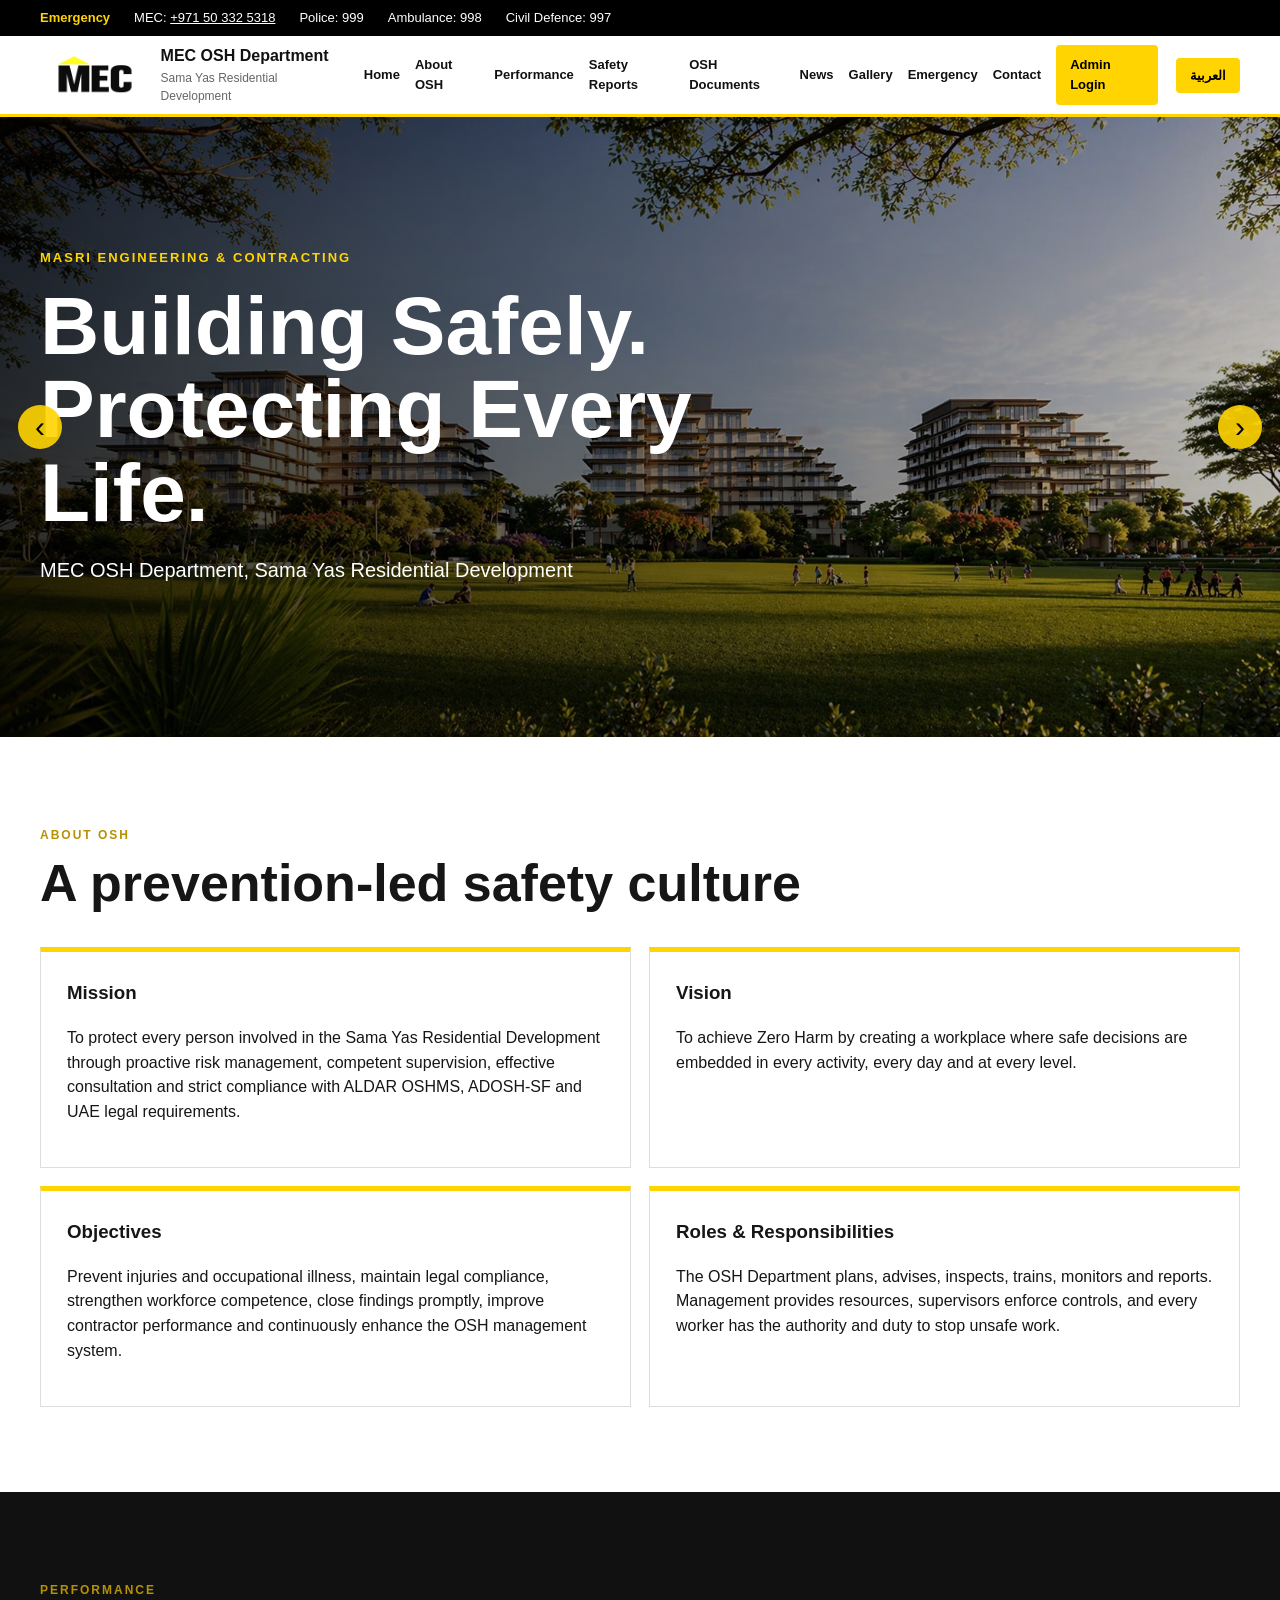
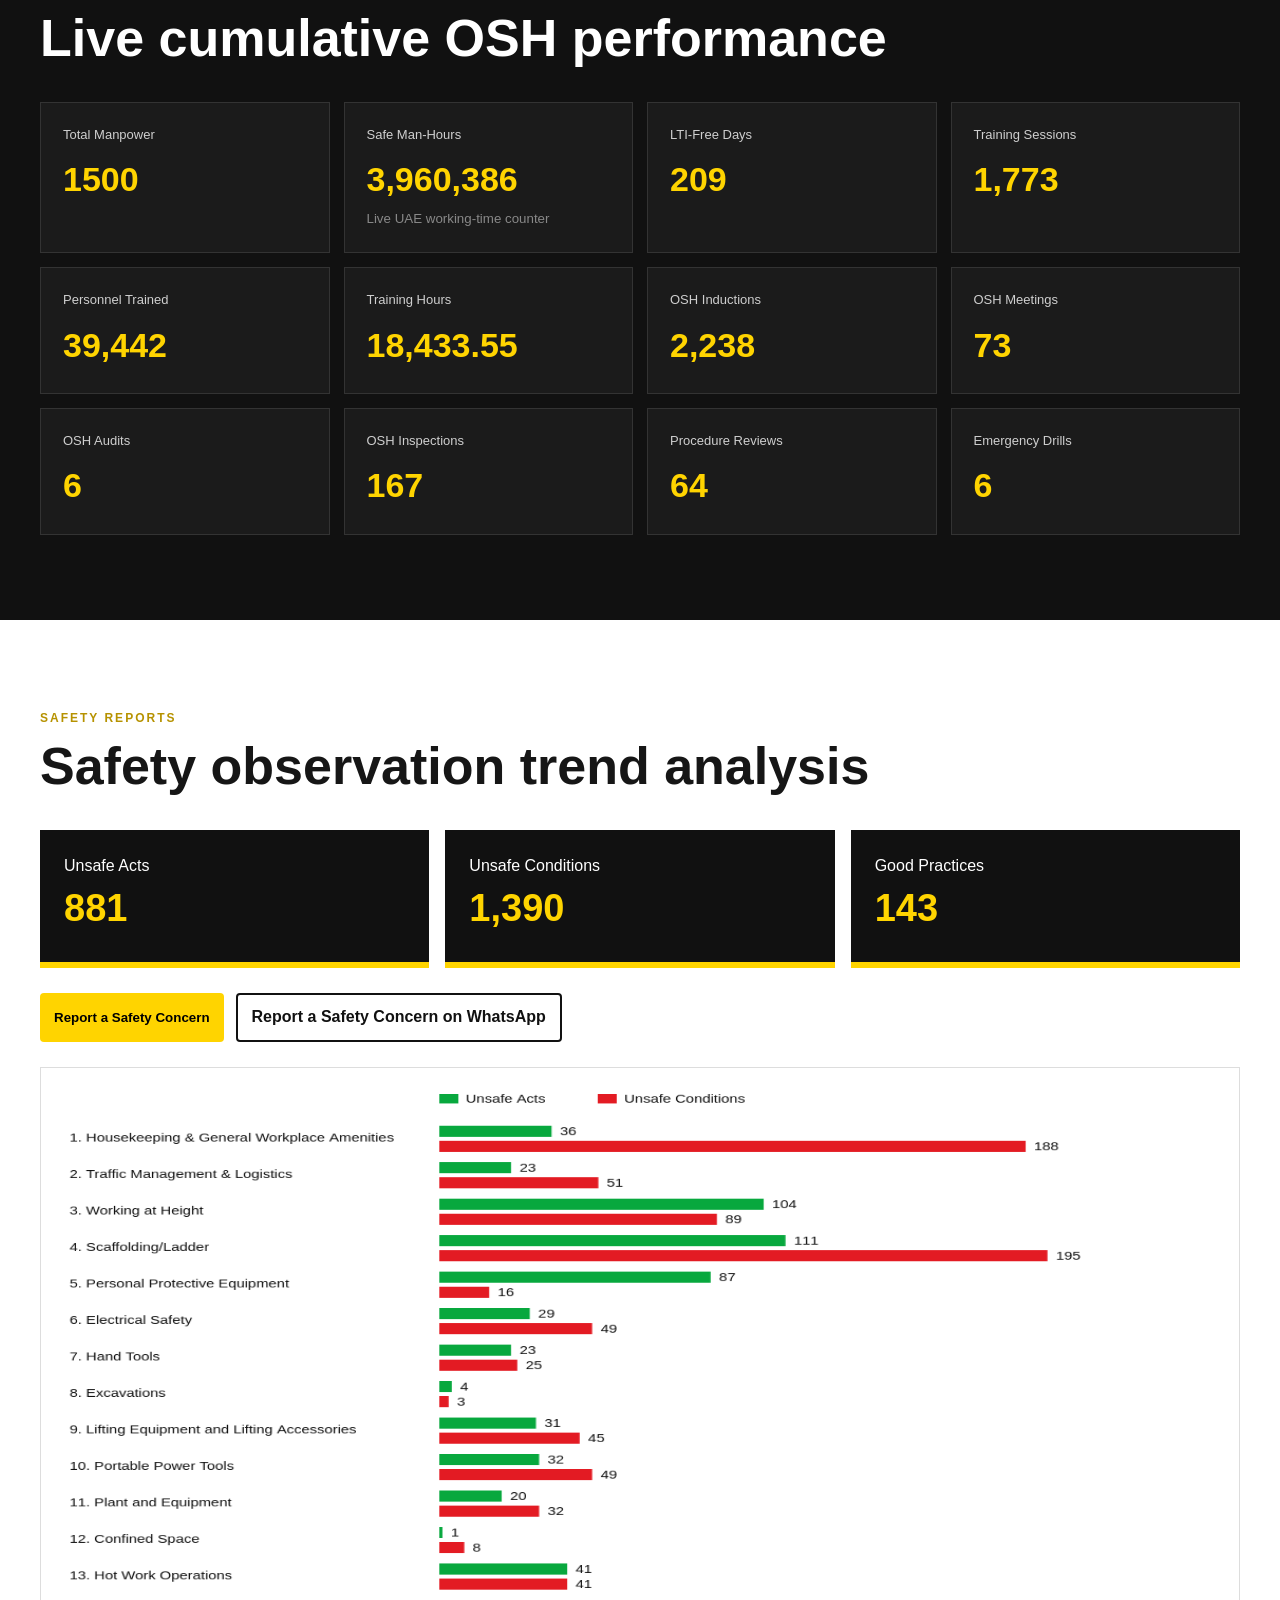
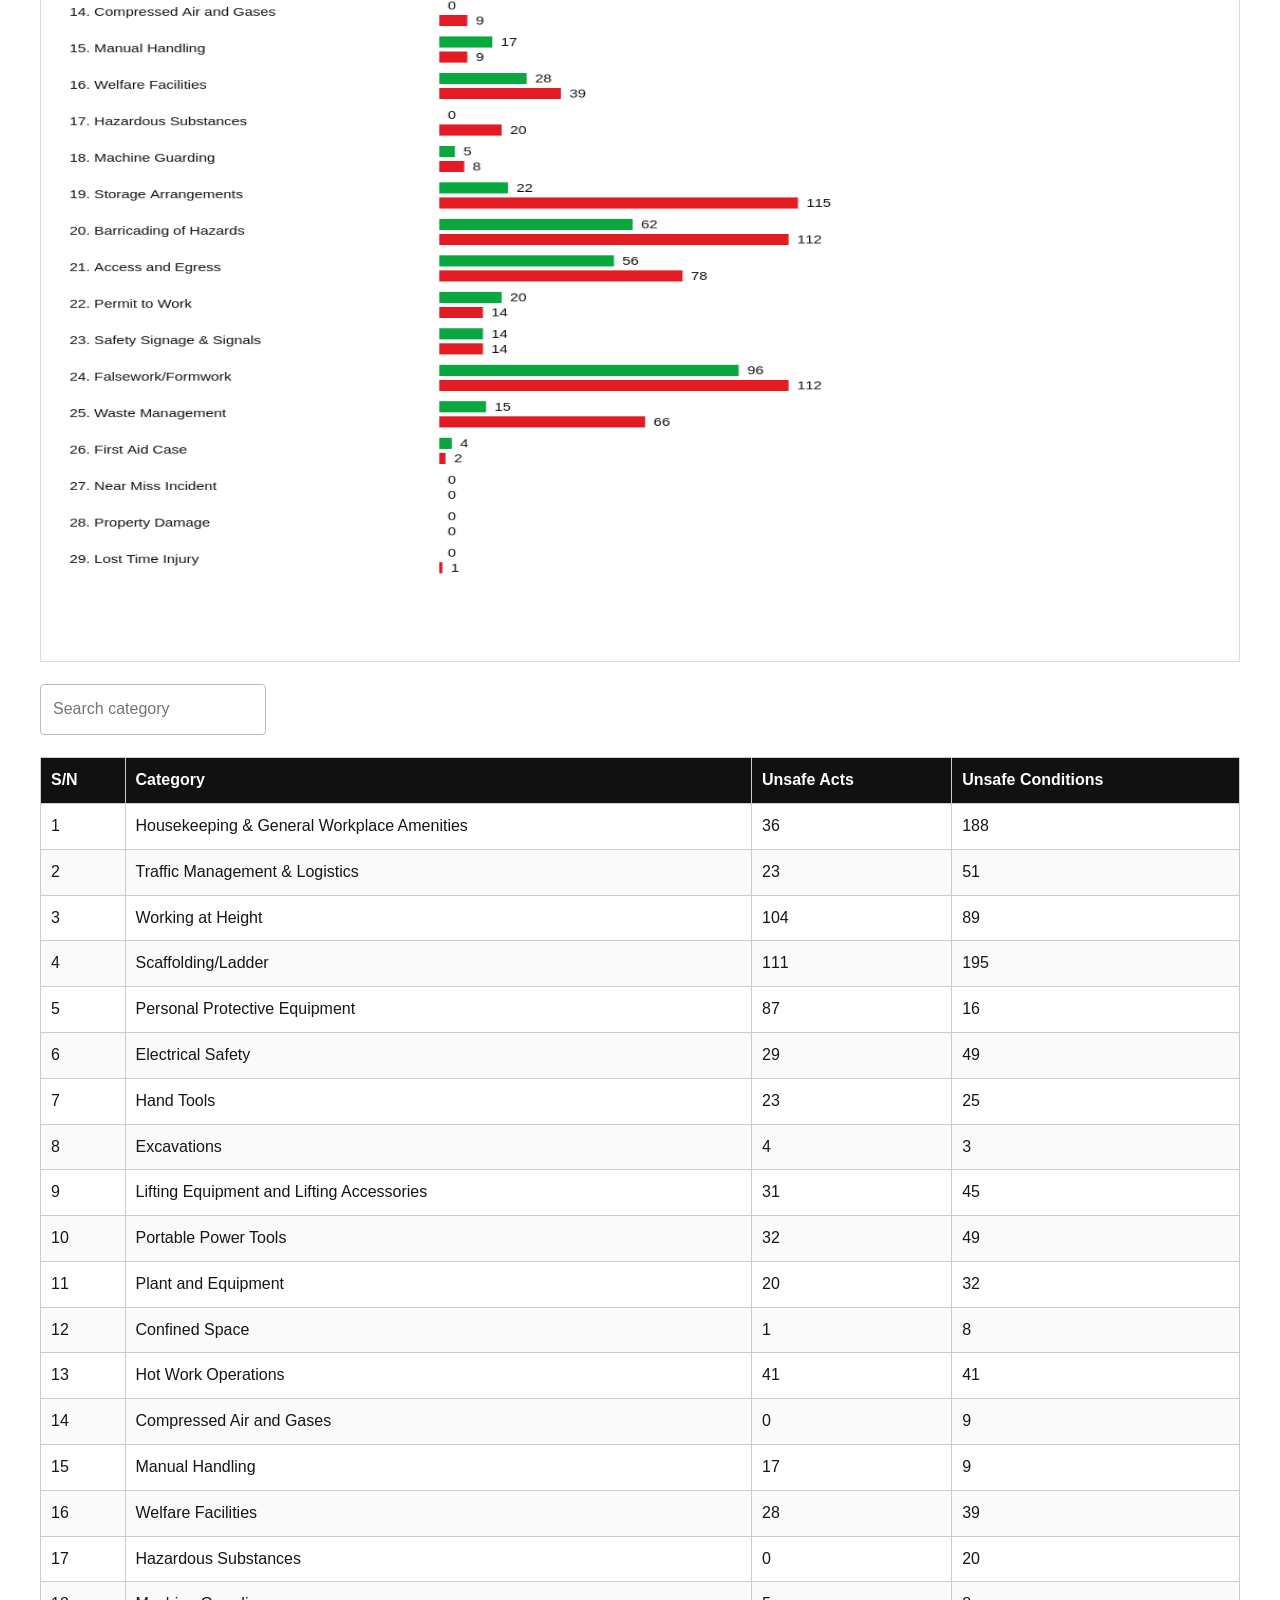
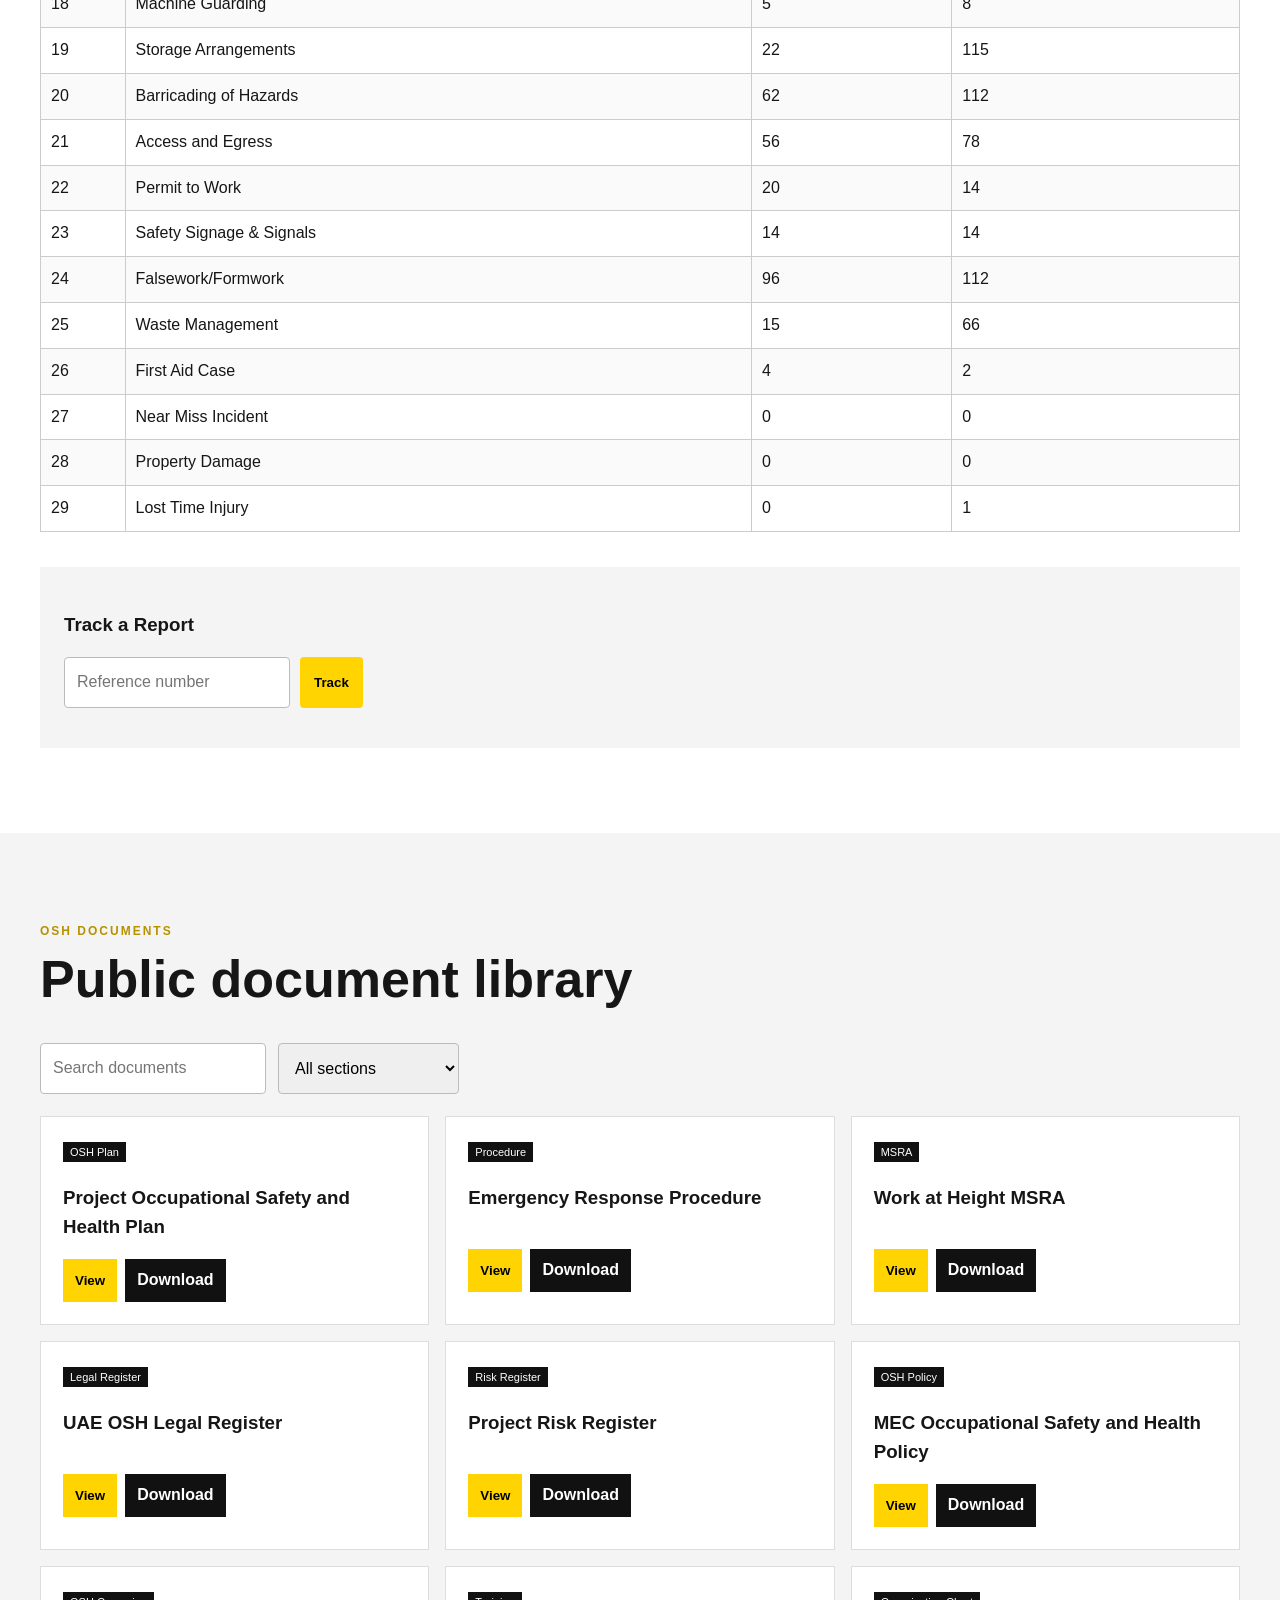
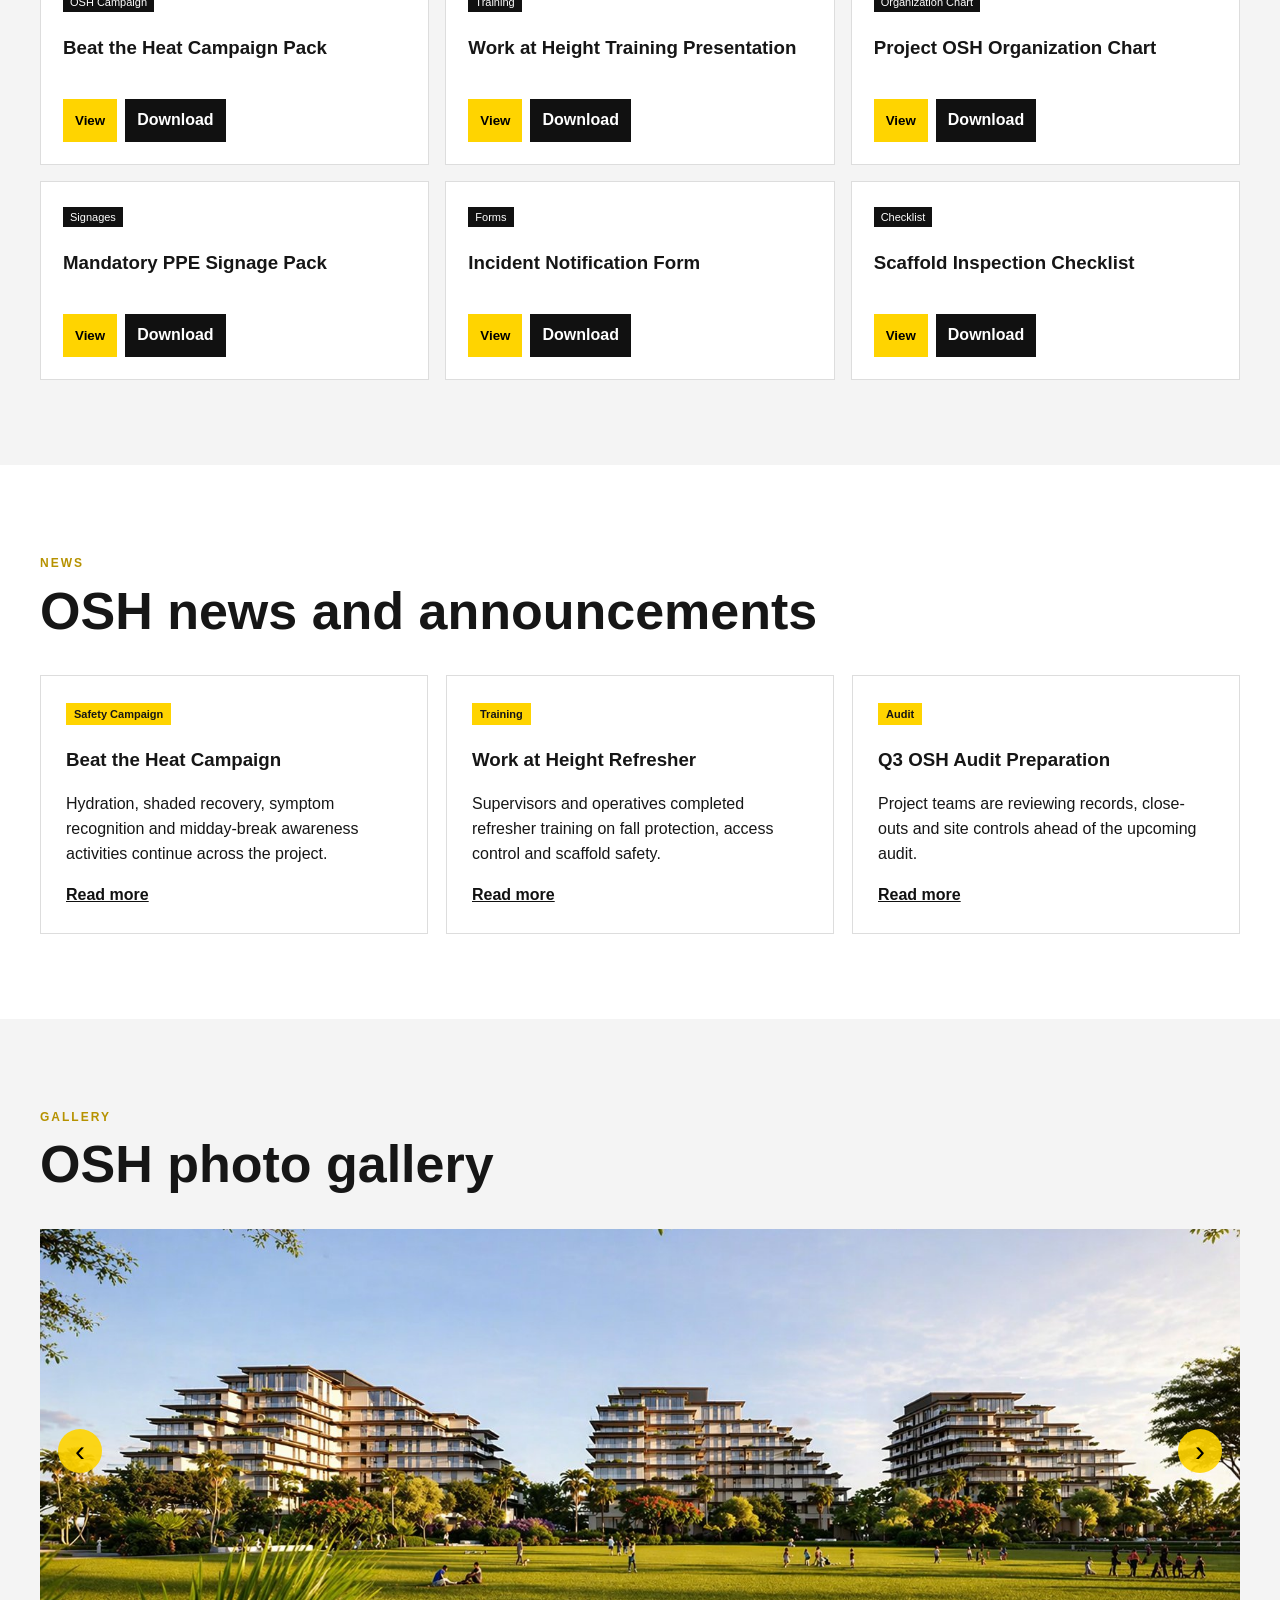
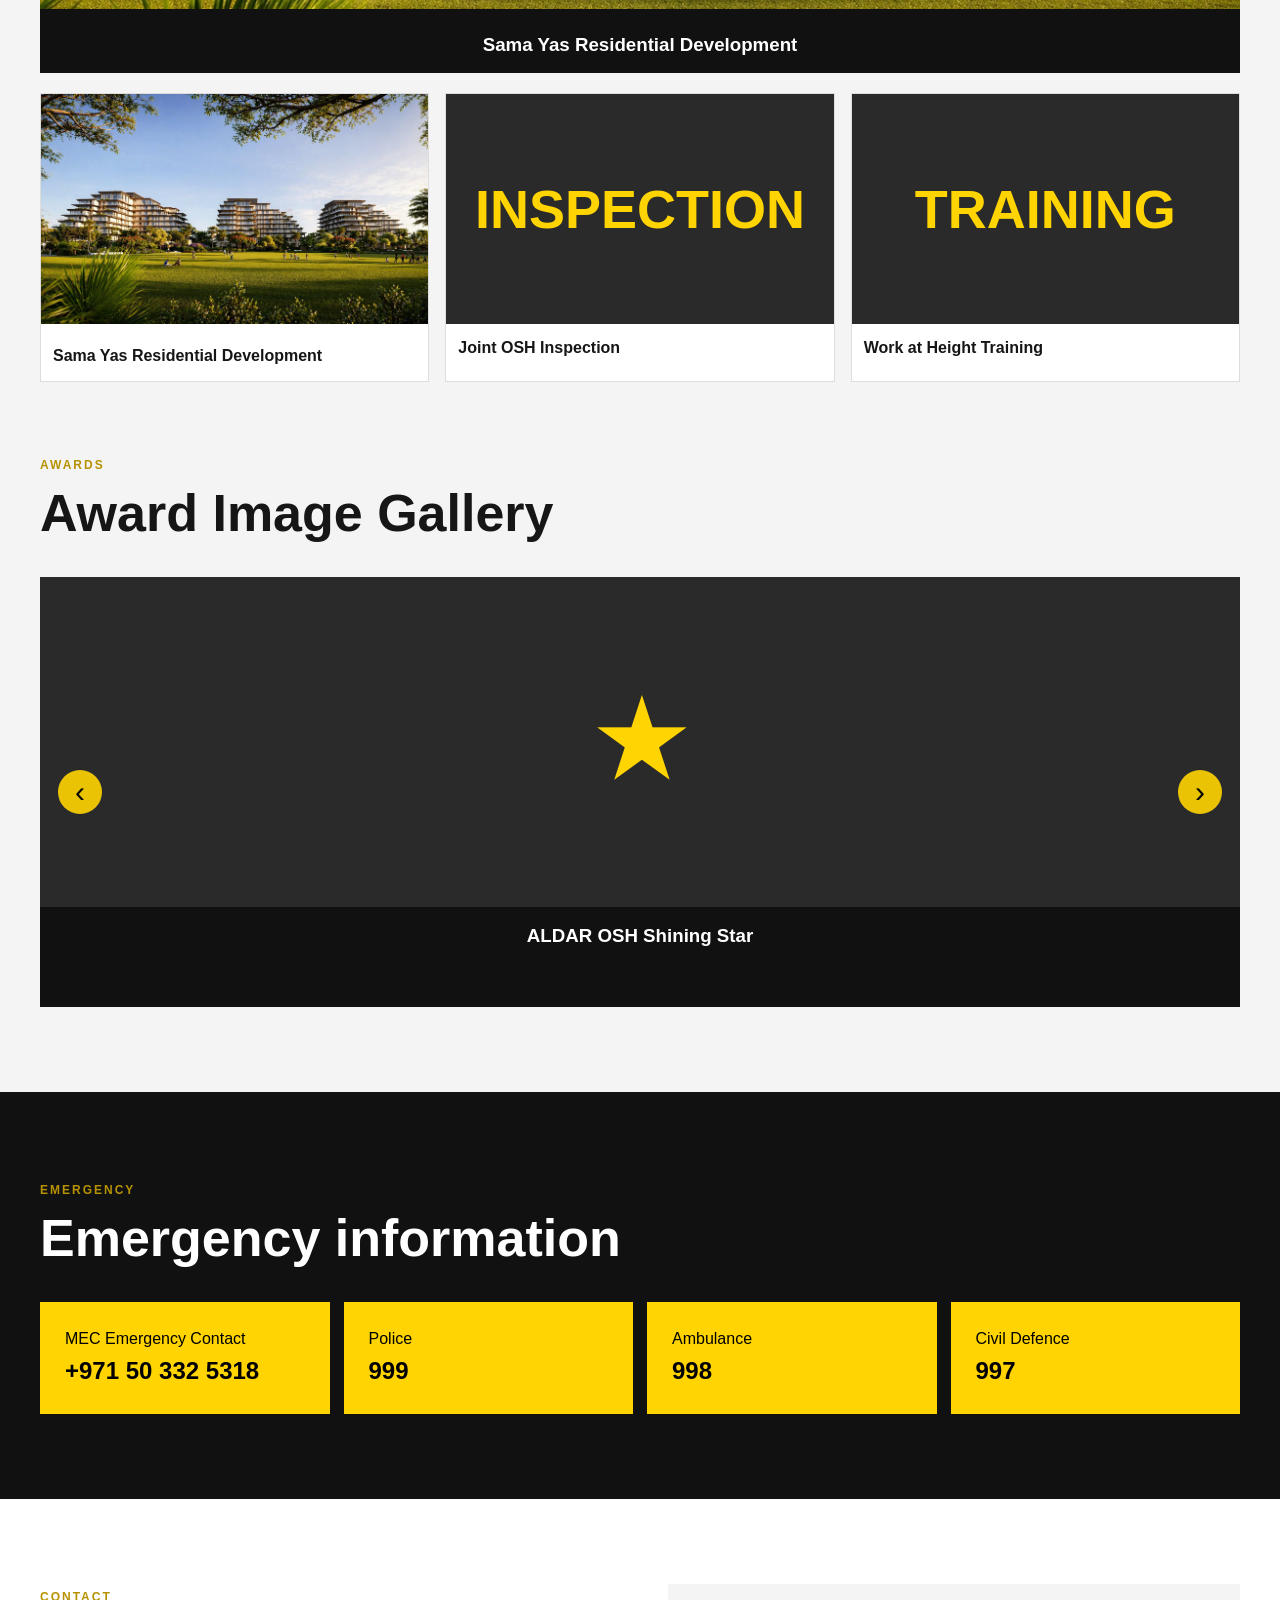
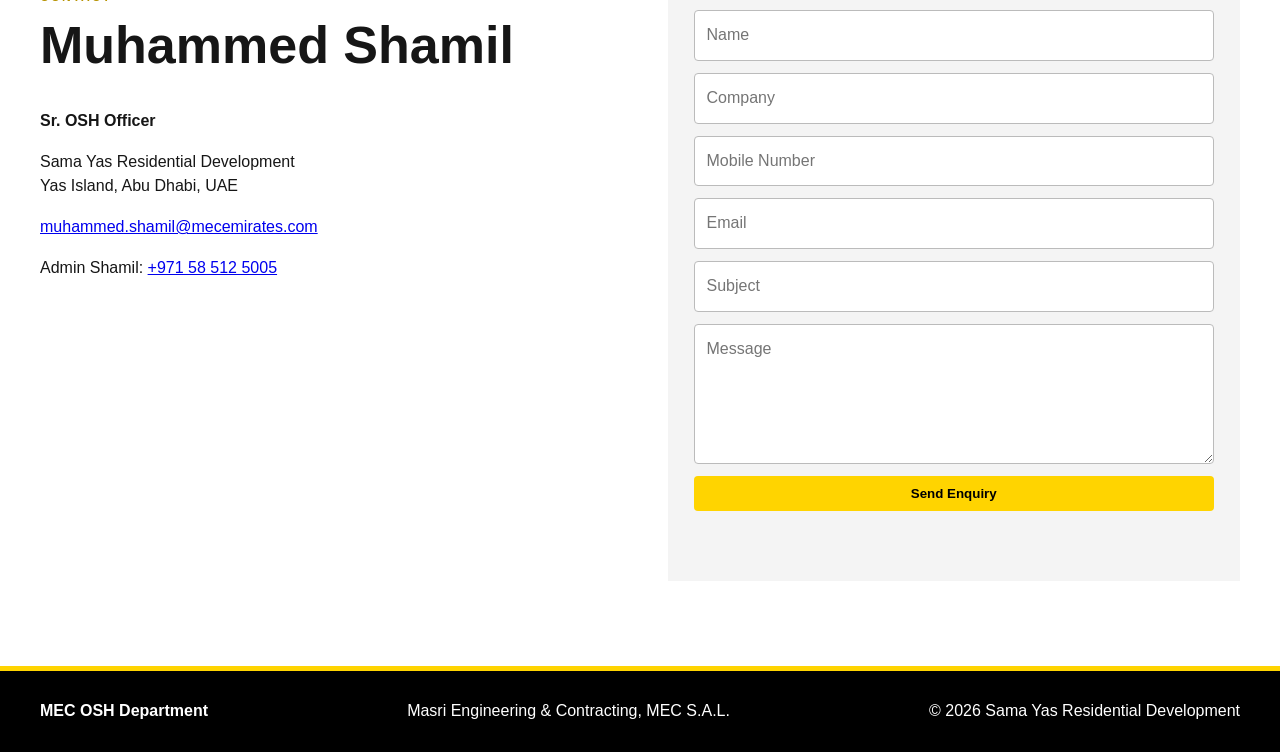
==== index.html @ 50f47054 "Add files via upload" ====
<!doctype html>
<html lang="en" dir="ltr">
<head>
<meta charset="utf-8">
<meta name="viewport" content="width=device-width,initial-scale=1">
<meta name="description" content="MEC OSH Department portal for Sama Yas Residential Development">
<title>MEC OSH Department | Sama Yas</title>
<link rel="stylesheet" href="styles.css">
</head>
<body>
<div class="emergency-strip">
  <div class="container emergency-inner">
    <strong data-i18n="emergency">Emergency</strong>
    <span>MEC: <a href="tel:+971503325318">+971 50 332 5318</a></span>
    <span>Police: 999</span><span>Ambulance: 998</span><span>Civil Defence: 997</span>
  </div>
</div>

<header class="header">
  <div class="container nav">
    <a class="brand" href="#home">
      <img src="assets/mec-logo.png" alt="MEC logo" onerror="this.style.display='none'">
      <div><strong>MEC OSH Department</strong><span>Sama Yas Residential Development</span></div>
    </a>
    <button class="menu-btn" aria-label="Menu">☰</button>
    <nav class="links">
      <a href="#home" data-i18n="home">Home</a>
      <a href="#about" data-i18n="about">About OSH</a>
      <a href="#performance" data-i18n="performance">Performance</a>
      <a href="#reports" data-i18n="reports">Safety Reports</a>
      <a href="#documents" data-i18n="documents">OSH Documents</a>
      <a href="#news" data-i18n="news">News</a>
      <a href="#gallery" data-i18n="gallery">Gallery</a>
      <a href="#emergency" data-i18n="emergency">Emergency</a>
      <a href="#contact" data-i18n="contact">Contact</a>
      <a class="admin-link" href="admin/" data-i18n="adminLogin">Admin Login</a>
    </nav>
    <button id="langBtn" class="lang-btn">العربية</button>
  </div>
</header>

<main>
<section id="home" class="hero">
  <div class="hero-slide active" style="background-image:linear-gradient(90deg,rgba(0,0,0,.82),rgba(0,0,0,.25)),url('assets/sama-yas-hero.jpg')">
    <div class="container hero-copy">
      <div class="eyebrow">MASRI ENGINEERING & CONTRACTING</div>
      <h1 data-i18n="heroTitle">Building Safely. Protecting Every Life.</h1>
      <p data-i18n="heroSub">MEC OSH Department, Sama Yas Residential Development</p>
    </div>
  </div>
  <button class="hero-arrow prev">‹</button><button class="hero-arrow next">›</button>
</section>

<section id="about" class="section">
<div class="container">
  <div class="section-head"><span data-i18n="about">About OSH</span><h2 data-i18n="aboutTitle">A prevention-led safety culture</h2></div>
  <div class="about-grid">
    <article><h3 data-i18n="mission">Mission</h3><p data-i18n="missionText">To protect every person involved in the Sama Yas Residential Development through proactive risk management, competent supervision, effective consultation and strict compliance with ALDAR OSHMS, ADOSH-SF and UAE legal requirements.</p></article>
    <article><h3 data-i18n="vision">Vision</h3><p data-i18n="visionText">To achieve Zero Harm by creating a workplace where safe decisions are embedded in every activity, every day and at every level.</p></article>
    <article><h3 data-i18n="objectives">Objectives</h3><p data-i18n="objectivesText">Prevent injuries and occupational illness, maintain legal compliance, strengthen workforce competence, close findings promptly, improve contractor performance and continuously enhance the OSH management system.</p></article>
    <article><h3 data-i18n="roles">Roles & Responsibilities</h3><p data-i18n="rolesText">The OSH Department plans, advises, inspects, trains, monitors and reports. Management provides resources, supervisors enforce controls, and every worker has the authority and duty to stop unsafe work.</p></article>
  </div>
</div>
</section>

<section id="performance" class="section dark">
<div class="container">
  <div class="section-head light"><span data-i18n="performance">Performance</span><h2 data-i18n="livePerformance">Live cumulative OSH performance</h2></div>
  <div class="stats">
    <div class="stat"><label data-i18n="manpower">Total Manpower</label><strong id="manpower">1500</strong></div>
    <div class="stat"><label data-i18n="manhours">Safe Man-Hours</label><strong id="manhours">2,568,386</strong><small data-i18n="liveCounter">Live UAE working-time counter</small></div>
    <div class="stat"><label data-i18n="ltiDays">LTI-Free Days</label><strong id="ltiDays">0</strong></div>
    <div class="stat"><label data-i18n="trainingSessions">Training Sessions</label><strong>1,773</strong></div>
    <div class="stat"><label data-i18n="personnelTrained">Personnel Trained</label><strong>39,442</strong></div>
    <div class="stat"><label data-i18n="trainingHours">Training Hours</label><strong>18,433.55</strong></div>
    <div class="stat"><label data-i18n="inductions">OSH Inductions</label><strong>2,238</strong></div>
    <div class="stat"><label data-i18n="meetings">OSH Meetings</label><strong>73</strong></div>
    <div class="stat"><label data-i18n="audits">OSH Audits</label><strong>6</strong></div>
    <div class="stat"><label data-i18n="inspections">OSH Inspections</label><strong>167</strong></div>
    <div class="stat"><label data-i18n="reviews">Procedure Reviews</label><strong>64</strong></div>
    <div class="stat"><label data-i18n="drills">Emergency Drills</label><strong>6</strong></div>
  </div>
</div>
</section>

<section id="reports" class="section">
<div class="container">
  <div class="section-head"><span data-i18n="reports">Safety Reports</span><h2 data-i18n="reportTrend">Safety observation trend analysis</h2></div>
  <div class="summary-cards">
    <div><span data-i18n="unsafeActs">Unsafe Acts</span><strong>881</strong></div>
    <div><span data-i18n="unsafeConditions">Unsafe Conditions</span><strong>1,390</strong></div>
    <div><span data-i18n="goodPractices">Good Practices</span><strong>143</strong></div>
  </div>
  <div class="report-actions">
    <button class="primary" id="openReport" data-i18n="reportConcern">Report a Safety Concern</button>
    <a class="secondary" href="https://wa.me/971585125005" target="_blank" rel="noopener" data-i18n="whatsappConcern">Report a Safety Concern on WhatsApp</a>
  </div>
  <div class="chart-wrap"><canvas id="trendChart" aria-label="Unsafe acts and unsafe conditions by category"></canvas></div>
  <div class="table-tools"><input id="categorySearch" type="search" placeholder="Search category"></div>
  <div class="table-scroll">
    <table id="categoryTable"><thead><tr><th>S/N</th><th data-i18n="category">Category</th><th>Unsafe Acts</th><th>Unsafe Conditions</th></tr></thead><tbody></tbody></table>
  </div>

  <div class="tracker">
    <h3 data-i18n="trackReport">Track a Report</h3>
    <div class="inline-form"><input id="trackRef" placeholder="Reference number"><button id="trackBtn" class="primary">Track</button></div>
    <p id="trackResult" aria-live="polite"></p>
  </div>
</div>
</section>

<section id="documents" class="section pale">
<div class="container">
  <div class="section-head"><span data-i18n="documents">OSH Documents</span><h2 data-i18n="library">Public document library</h2></div>
  <div class="doc-tools"><input id="docSearch" type="search" placeholder="Search documents"><select id="docFilter"><option value="all">All sections</option></select></div>
  <div id="documentGrid" class="document-grid"></div>
</div>
</section>

<section id="news" class="section">
<div class="container">
  <div class="section-head"><span data-i18n="news">News</span><h2 data-i18n="newsTitle">OSH news and announcements</h2></div>
  <div class="news-grid">
    <article><span>Safety Campaign</span><h3>Beat the Heat Campaign</h3><p>Hydration, shaded recovery, symptom recognition and midday-break awareness activities continue across the project.</p><a href="#">Read more</a></article>
    <article><span>Training</span><h3>Work at Height Refresher</h3><p>Supervisors and operatives completed refresher training on fall protection, access control and scaffold safety.</p><a href="#">Read more</a></article>
    <article><span>Audit</span><h3>Q3 OSH Audit Preparation</h3><p>Project teams are reviewing records, close-outs and site controls ahead of the upcoming audit.</p><a href="#">Read more</a></article>
  </div>
</div>
</section>

<section id="gallery" class="section pale">
<div class="container">
  <div class="section-head"><span data-i18n="gallery">Gallery</span><h2 data-i18n="galleryTitle">OSH photo gallery</h2></div>
  <div class="slideshow">
    <div class="slide active"><img src="assets/sama-yas-hero.jpg" alt="Sama Yas project"><h3>Sama Yas Residential Development</h3></div>
    <div class="slide"><div class="placeholder">TRAINING</div><h3>OSH Training Session</h3></div>
    <div class="slide"><div class="placeholder">CAMPAIGN</div><h3>Beat the Heat Campaign</h3></div>
    <button class="slide-prev">‹</button><button class="slide-next">›</button>
  </div>
  <div class="gallery-grid">
    <figure><img src="assets/sama-yas-hero.jpg" alt="Sama Yas project"><figcaption>Sama Yas Residential Development</figcaption></figure>
    <figure><div class="placeholder">INSPECTION</div><figcaption>Joint OSH Inspection</figcaption></figure>
    <figure><div class="placeholder">TRAINING</div><figcaption>Work at Height Training</figcaption></figure>
  </div>

  <div class="section-head awards-head"><span>Awards</span><h2>Award Image Gallery</h2></div>
  <div class="award-slider">
    <div class="award active"><div class="award-placeholder">★</div><h3>ALDAR OSH Shining Star</h3></div>
    <div class="award"><div class="award-placeholder">🏆</div><h3>Best Safety Performance</h3></div>
    <div class="award"><div class="award-placeholder">✓</div><h3>HSE Initiative of the Year</h3></div>
    <button class="award-prev">‹</button><button class="award-next">›</button>
  </div>
</div>
</section>

<section id="emergency" class="section emergency-section">
<div class="container">
  <div class="section-head light"><span data-i18n="emergency">Emergency</span><h2 data-i18n="emergencyTitle">Emergency information</h2></div>
  <div class="emergency-cards">
    <a href="tel:+971503325318"><span>MEC Emergency Contact</span><strong>+971 50 332 5318</strong></a>
    <div><span>Police</span><strong>999</strong></div>
    <div><span>Ambulance</span><strong>998</strong></div>
    <div><span>Civil Defence</span><strong>997</strong></div>
  </div>
</div>
</section>

<section id="contact" class="section">
<div class="container contact-grid">
  <div>
    <div class="section-head"><span data-i18n="contact">Contact</span><h2>Muhammed Shamil</h2></div>
    <p><strong>Sr. OSH Officer</strong></p>
    <p>Sama Yas Residential Development<br>Yas Island, Abu Dhabi, UAE</p>
    <p><a href="mailto:muhammed.shamil@mecemirates.com">muhammed.shamil@mecemirates.com</a></p>
    <p>Admin Shamil: <a href="tel:+971585125005">+971 58 512 5005</a></p>
  </div>
  <form id="contactForm" class="form-card">
    <input required name="name" placeholder="Name">
    <input name="company" placeholder="Company">
    <input required name="mobile" placeholder="Mobile Number">
    <input required type="email" name="email" placeholder="Email">
    <input required name="subject" placeholder="Subject">
    <textarea required name="message" placeholder="Message"></textarea>
    <button class="primary" type="submit">Send Enquiry</button>
    <p id="contactMsg" aria-live="polite"></p>
  </form>
</div>
</section>
</main>

<div id="reportModal" class="modal" aria-hidden="true">
  <div class="modal-card">
    <button class="modal-close">×</button>
    <h2 data-i18n="reportConcern">Report a Safety Concern</h2>
    <form id="reportForm">
      <label>Report Type<select name="type" required><option>Unsafe Act</option><option>Unsafe Condition</option><option>Good Practice</option></select></label>
      <label>Category<select name="category" id="reportCategory" required></select></label>
      <label>Predefined Location<select name="location"><option>Zone 1</option><option>Zone 2</option><option>Zone 3</option><option>Basement</option><option>Ground Floor</option><option>Building 1</option><option>Building 2</option><option>Building 3</option><option>Building 4</option><option>Building 5</option><option>Roof</option><option>Laydown Area</option><option>Logistics Area</option><option>Welfare Area</option><option>Office Area</option><option>Waste Collection Area</option><option>Other</option></select></label>
      <label>Location Details<input name="locationDetails"></label>
      <label>Urgency<select name="urgency"><option>Low</option><option>Medium</option><option>High</option><option>Critical</option></select></label>
      <label>Description<textarea name="description" required></textarea></label>
      <label>Photo<input type="file" name="photo" accept="image/*"></label>
      <button class="primary" type="submit">Submit Report</button>
      <p id="reportMsg" aria-live="polite"></p>
    </form>
  </div>
</div>

<div id="viewer" class="modal" aria-hidden="true"><div class="modal-card viewer-card"><button class="viewer-close">×</button><h2 id="viewerTitle"></h2><div class="viewer-placeholder">Document preview appears here.<br>Connect Supabase Storage and upload a PDF preview to enable live viewing.</div></div></div>

<footer><div class="container footer-inner"><strong>MEC OSH Department</strong><span>Masri Engineering & Contracting, MEC S.A.L.</span><span>© 2026 Sama Yas Residential Development</span></div></footer>
<script>window.CATEGORY_DATA=[{"name": "Housekeeping & General Workplace Amenities", "ua": 36, "uc": 188}, {"name": "Traffic Management & Logistics", "ua": 23, "uc": 51}, {"name": "Working at Height", "ua": 104, "uc": 89}, {"name": "Scaffolding/Ladder", "ua": 111, "uc": 195}, {"name": "Personal Protective Equipment", "ua": 87, "uc": 16}, {"name": "Electrical Safety", "ua": 29, "uc": 49}, {"name": "Hand Tools", "ua": 23, "uc": 25}, {"name": "Excavations", "ua": 4, "uc": 3}, {"name": "Lifting Equipment and Lifting Accessories", "ua": 31, "uc": 45}, {"name": "Portable Power Tools", "ua": 32, "uc": 49}, {"name": "Plant and Equipment", "ua": 20, "uc": 32}, {"name": "Confined Space", "ua": 1, "uc": 8}, {"name": "Hot Work Operations", "ua": 41, "uc": 41}, {"name": "Compressed Air and Gases", "ua": 0, "uc": 9}, {"name": "Manual Handling", "ua": 17, "uc": 9}, {"name": "Welfare Facilities", "ua": 28, "uc": 39}, {"name": "Hazardous Substances", "ua": 0, "uc": 20}, {"name": "Machine Guarding", "ua": 5, "uc": 8}, {"name": "Storage Arrangements", "ua": 22, "uc": 115}, {"name": "Barricading of Hazards", "ua": 62, "uc": 112}, {"name": "Access and Egress", "ua": 56, "uc": 78}, {"name": "Permit to Work", "ua": 20, "uc": 14}, {"name": "Safety Signage & Signals", "ua": 14, "uc": 14}, {"name": "Falsework/Formwork", "ua": 96, "uc": 112}, {"name": "Waste Management", "ua": 15, "uc": 66}, {"name": "First Aid Case", "ua": 4, "uc": 2}, {"name": "Near Miss Incident", "ua": 0, "uc": 0}, {"name": "Property Damage", "ua": 0, "uc": 0}, {"name": "Lost Time Injury", "ua": 0, "uc": 1}];</script>
<script src="app.js"></script>
</body>
</html>
---- styles.css ----
*{box-sizing:border-box}html{scroll-behavior:smooth}body{margin:0;font-family:Arial,Helvetica,sans-serif;color:#161616;background:#fff;line-height:1.55}.container{width:min(1200px,calc(100% - 32px));margin:auto}.emergency-strip{background:#000;color:#fff;font-size:13px}.emergency-inner{display:flex;gap:24px;align-items:center;min-height:36px;flex-wrap:wrap}.emergency-strip strong{color:#ffd400}.emergency-strip a{color:#fff}.header{position:sticky;top:0;z-index:50;background:rgba(255,255,255,.97);border-bottom:3px solid #ffd400}.nav{min-height:78px;display:flex;align-items:center;gap:18px}.brand{display:flex;align-items:center;gap:12px;text-decoration:none;color:#111;margin-right:auto}.brand img{width:112px;height:58px;object-fit:contain}.brand div{display:flex;flex-direction:column}.brand span{font-size:12px;color:#666}.links{display:flex;gap:15px;align-items:center}.links a{color:#111;text-decoration:none;font-size:13px;font-weight:700}.admin-link,.lang-btn,.primary{background:#ffd400!important;color:#000!important;padding:10px 14px;border:0;border-radius:4px;font-weight:800;text-decoration:none;cursor:pointer}.lang-btn{white-space:nowrap}.menu-btn{display:none;border:0;background:none;font-size:24px}.hero{height:620px;position:relative;overflow:hidden;background:#111}.hero-slide{position:absolute;inset:0;background-size:cover;background-position:center;display:flex;align-items:center}.hero-copy{color:#fff}.eyebrow{color:#ffd400;font-size:13px;letter-spacing:2px;font-weight:bold}.hero h1{font-size:clamp(44px,7vw,82px);line-height:1.02;max-width:840px;margin:15px 0}.hero p{font-size:20px}.hero-arrow,.slide-prev,.slide-next,.award-prev,.award-next{position:absolute;top:50%;transform:translateY(-50%);width:44px;height:44px;border-radius:50%;border:0;background:rgba(255,212,0,.9);font-size:30px;cursor:pointer}.prev,.slide-prev,.award-prev{left:18px}.next,.slide-next,.award-next{right:18px}.section{padding:85px 0}.pale{background:#f4f4f4}.dark{background:#111;color:#fff}.section-head span{color:#b69200;font-size:12px;font-weight:900;text-transform:uppercase;letter-spacing:2px}.section-head h2{font-size:clamp(32px,5vw,52px);line-height:1.1;margin:8px 0 35px}.light h2{color:#fff}.about-grid{display:grid;grid-template-columns:repeat(2,1fr);gap:18px}.about-grid article{border:1px solid #ddd;border-top:5px solid #ffd400;padding:26px;background:#fff}.about-grid h3{margin-top:0}.stats{display:grid;grid-template-columns:repeat(4,1fr);gap:14px}.stat{border:1px solid #333;padding:22px;background:#1b1b1b}.stat label{display:block;color:#cfcfcf;font-size:13px}.stat strong{display:block;color:#ffd400;font-size:34px;margin-top:8px}.stat small{color:#888}.summary-cards{display:grid;grid-template-columns:repeat(3,1fr);gap:16px}.summary-cards div{background:#111;color:#fff;padding:24px;border-bottom:6px solid #ffd400}.summary-cards span{display:block}.summary-cards strong{font-size:38px;color:#ffd400}.report-actions{display:flex;gap:12px;flex-wrap:wrap;margin:25px 0}.secondary{border:2px solid #111;color:#111;padding:10px 14px;border-radius:4px;text-decoration:none;font-weight:bold}.chart-wrap{overflow:auto;background:#fff;border:1px solid #ddd;padding:18px}.chart-wrap canvas{width:100%;min-width:900px;height:1150px}.table-tools,.doc-tools{margin:22px 0;display:flex;gap:12px}.table-tools input,.doc-tools input,.doc-tools select,input,select,textarea{padding:12px;border:1px solid #bbb;border-radius:4px;font:inherit}.table-scroll{overflow:auto}table{width:100%;border-collapse:collapse}th,td{border:1px solid #ccc;padding:10px;text-align:left}th{background:#111;color:#fff}tbody tr:nth-child(even){background:#fafafa}.tracker{margin-top:35px;background:#f4f4f4;padding:24px}.inline-form{display:flex;gap:10px}.document-grid{display:grid;grid-template-columns:repeat(3,1fr);gap:16px}.doc-card{background:#fff;border:1px solid #ddd;padding:22px}.doc-card .tag{font-size:11px;background:#111;color:#fff;padding:4px 7px}.doc-card h3{min-height:48px}.doc-actions{display:flex;gap:8px}.doc-actions button,.doc-actions a{border:0;padding:9px 12px;text-decoration:none;font-weight:bold;cursor:pointer}.doc-actions button{background:#ffd400;color:#000}.doc-actions a{background:#111;color:#fff}.news-grid{display:grid;grid-template-columns:repeat(3,1fr);gap:18px}.news-grid article{border:1px solid #ddd;padding:25px}.news-grid span{font-size:11px;background:#ffd400;padding:5px 8px;font-weight:bold}.news-grid a{color:#111;font-weight:bold}.slideshow,.award-slider{position:relative;background:#111;color:#fff;min-height:430px;overflow:hidden}.slide,.award{display:none;text-align:center}.slide.active,.award.active{display:block}.slide img{width:100%;height:380px;object-fit:cover}.slide h3,.award h3{padding:14px;margin:0}.placeholder,.award-placeholder{height:380px;display:grid;place-items:center;background:#2a2a2a;color:#ffd400;font-size:54px;font-weight:900}.gallery-grid{display:grid;grid-template-columns:repeat(3,1fr);gap:16px;margin-top:20px}.gallery-grid figure{margin:0;background:#fff;border:1px solid #ddd}.gallery-grid img,.gallery-grid .placeholder{width:100%;height:230px;object-fit:cover}.gallery-grid figcaption{padding:12px;font-weight:bold}.awards-head{margin-top:70px}.award-placeholder{height:330px;font-size:100px}.emergency-section{background:#111;color:#fff}.emergency-cards{display:grid;grid-template-columns:repeat(4,1fr);gap:14px}.emergency-cards>*{background:#ffd400;color:#000;padding:25px;text-decoration:none}.emergency-cards span{display:block}.emergency-cards strong{font-size:24px}.contact-grid{display:grid;grid-template-columns:1fr 1fr;gap:55px}.form-card{display:grid;gap:12px;background:#f4f4f4;padding:26px}.form-card textarea{min-height:140px}.modal{position:fixed;inset:0;background:rgba(0,0,0,.78);z-index:200;display:none;place-items:center;padding:20px}.modal.open{display:grid}.modal-card{background:#fff;max-width:720px;width:100%;max-height:90vh;overflow:auto;padding:28px;position:relative}.modal-close,.viewer-close{position:absolute;right:12px;top:8px;border:0;background:none;font-size:30px}.modal form{display:grid;gap:12px}.modal label{display:grid;gap:5px}.viewer-placeholder{min-height:420px;display:grid;place-items:center;text-align:center;background:#eee;color:#666}.footer-inner{display:flex;justify-content:space-between;gap:15px;flex-wrap:wrap}footer{background:#000;color:#fff;padding:28px 0;border-top:5px solid #ffd400}html[dir=rtl] body{text-align:right}html[dir=rtl] .brand{margin-right:0;margin-left:auto}html[dir=rtl] th,html[dir=rtl] td{text-align:right}@media(max-width:980px){.menu-btn{display:block}.links{display:none;position:absolute;left:0;right:0;top:78px;background:#fff;padding:20px;flex-direction:column;border-bottom:3px solid #ffd400}.links.open{display:flex}.stats{grid-template-columns:repeat(2,1fr)}.document-grid,.news-grid{grid-template-columns:repeat(2,1fr)}.emergency-cards{grid-template-columns:repeat(2,1fr)}}@media(max-width:650px){.brand div{display:none}.hero{height:540px}.about-grid,.summary-cards,.stats,.document-grid,.news-grid,.gallery-grid,.contact-grid,.emergency-cards{grid-template-columns:1fr}.section{padding:60px 0}.inline-form{flex-direction:column}.chart-wrap canvas{min-width:760px}}
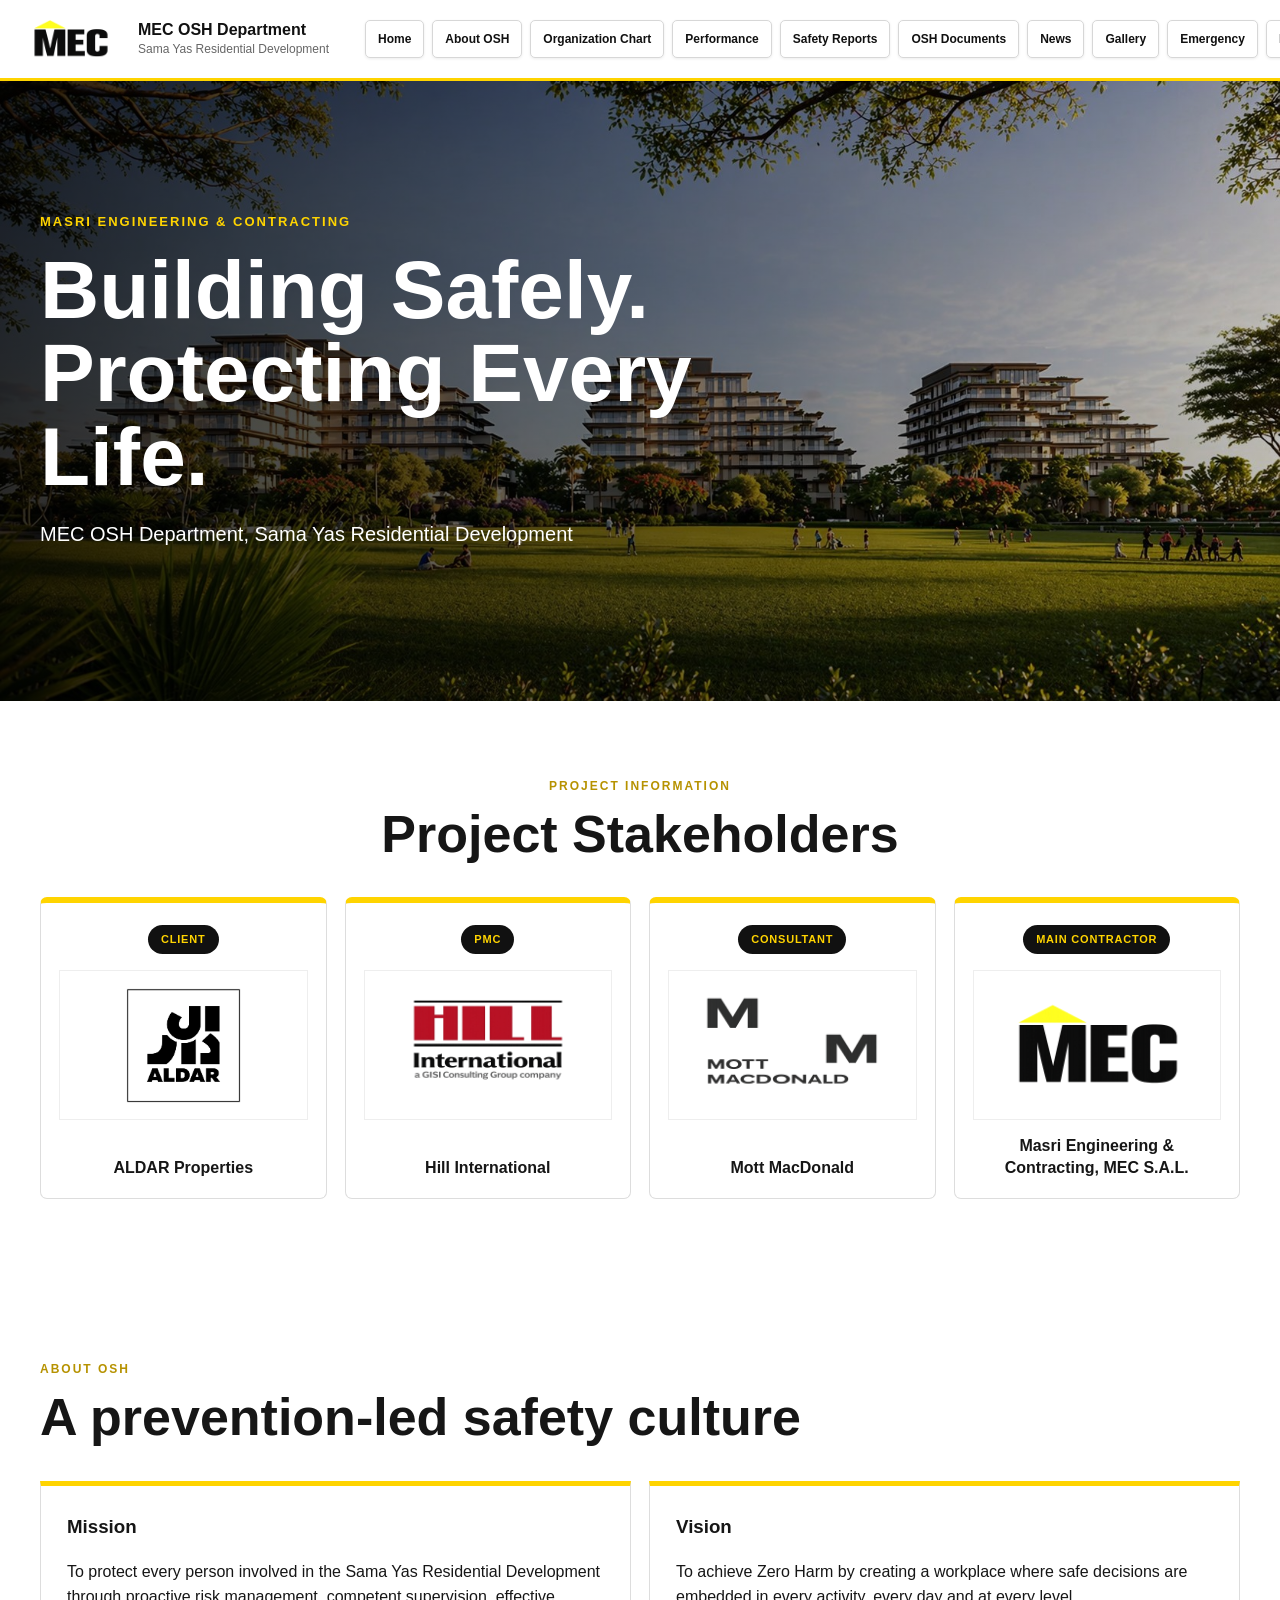
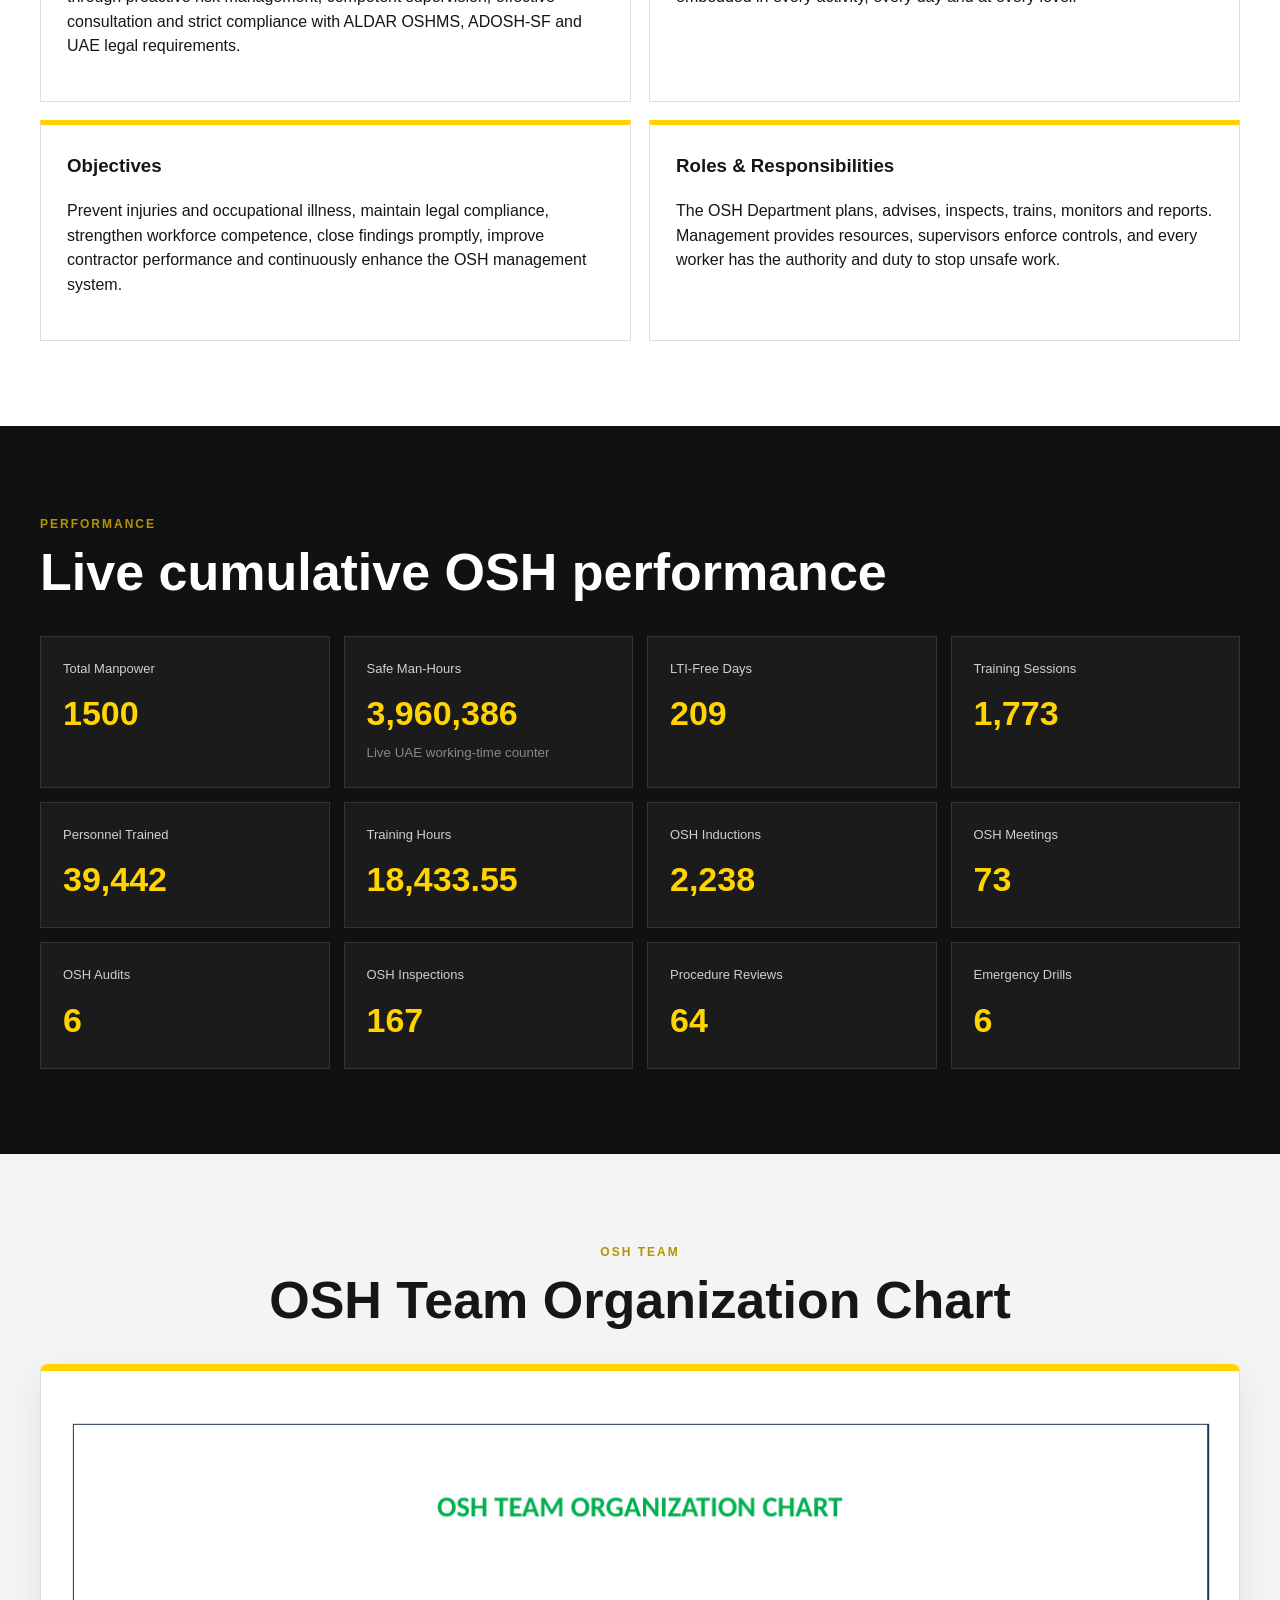
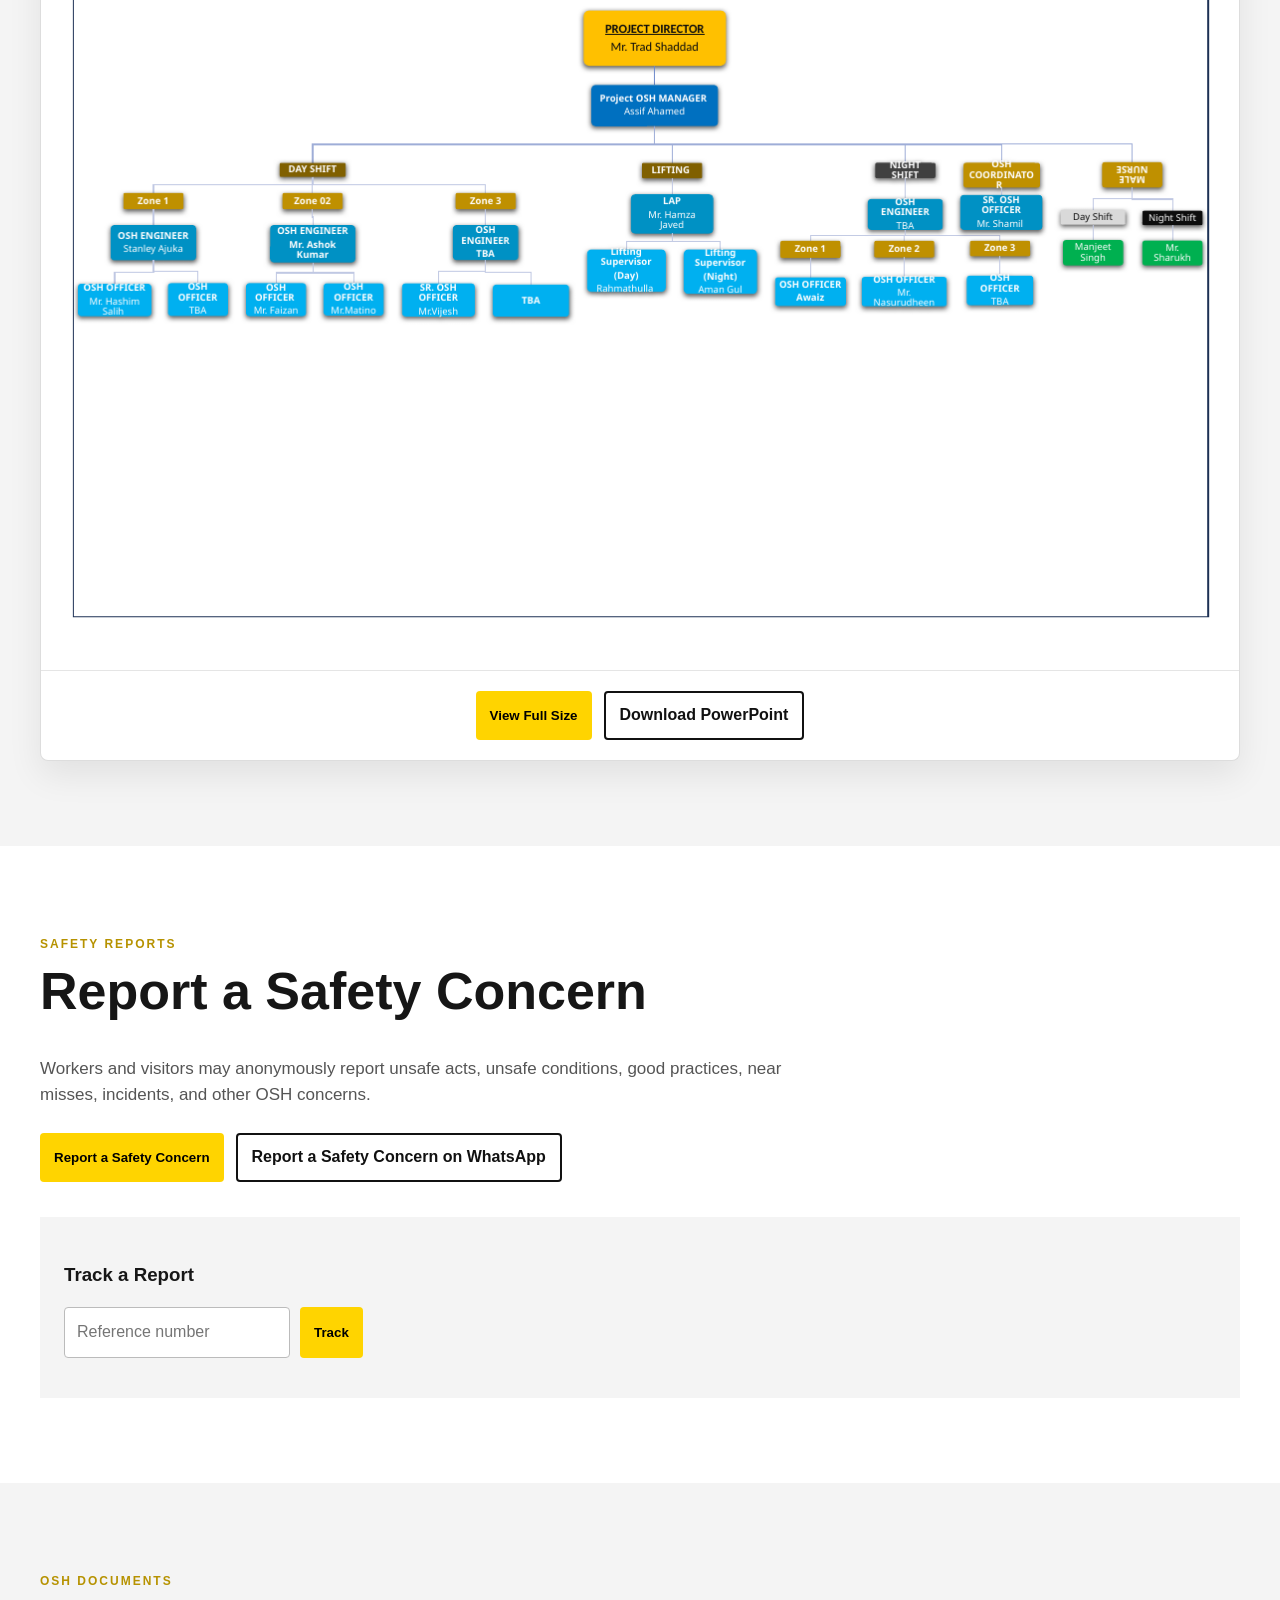
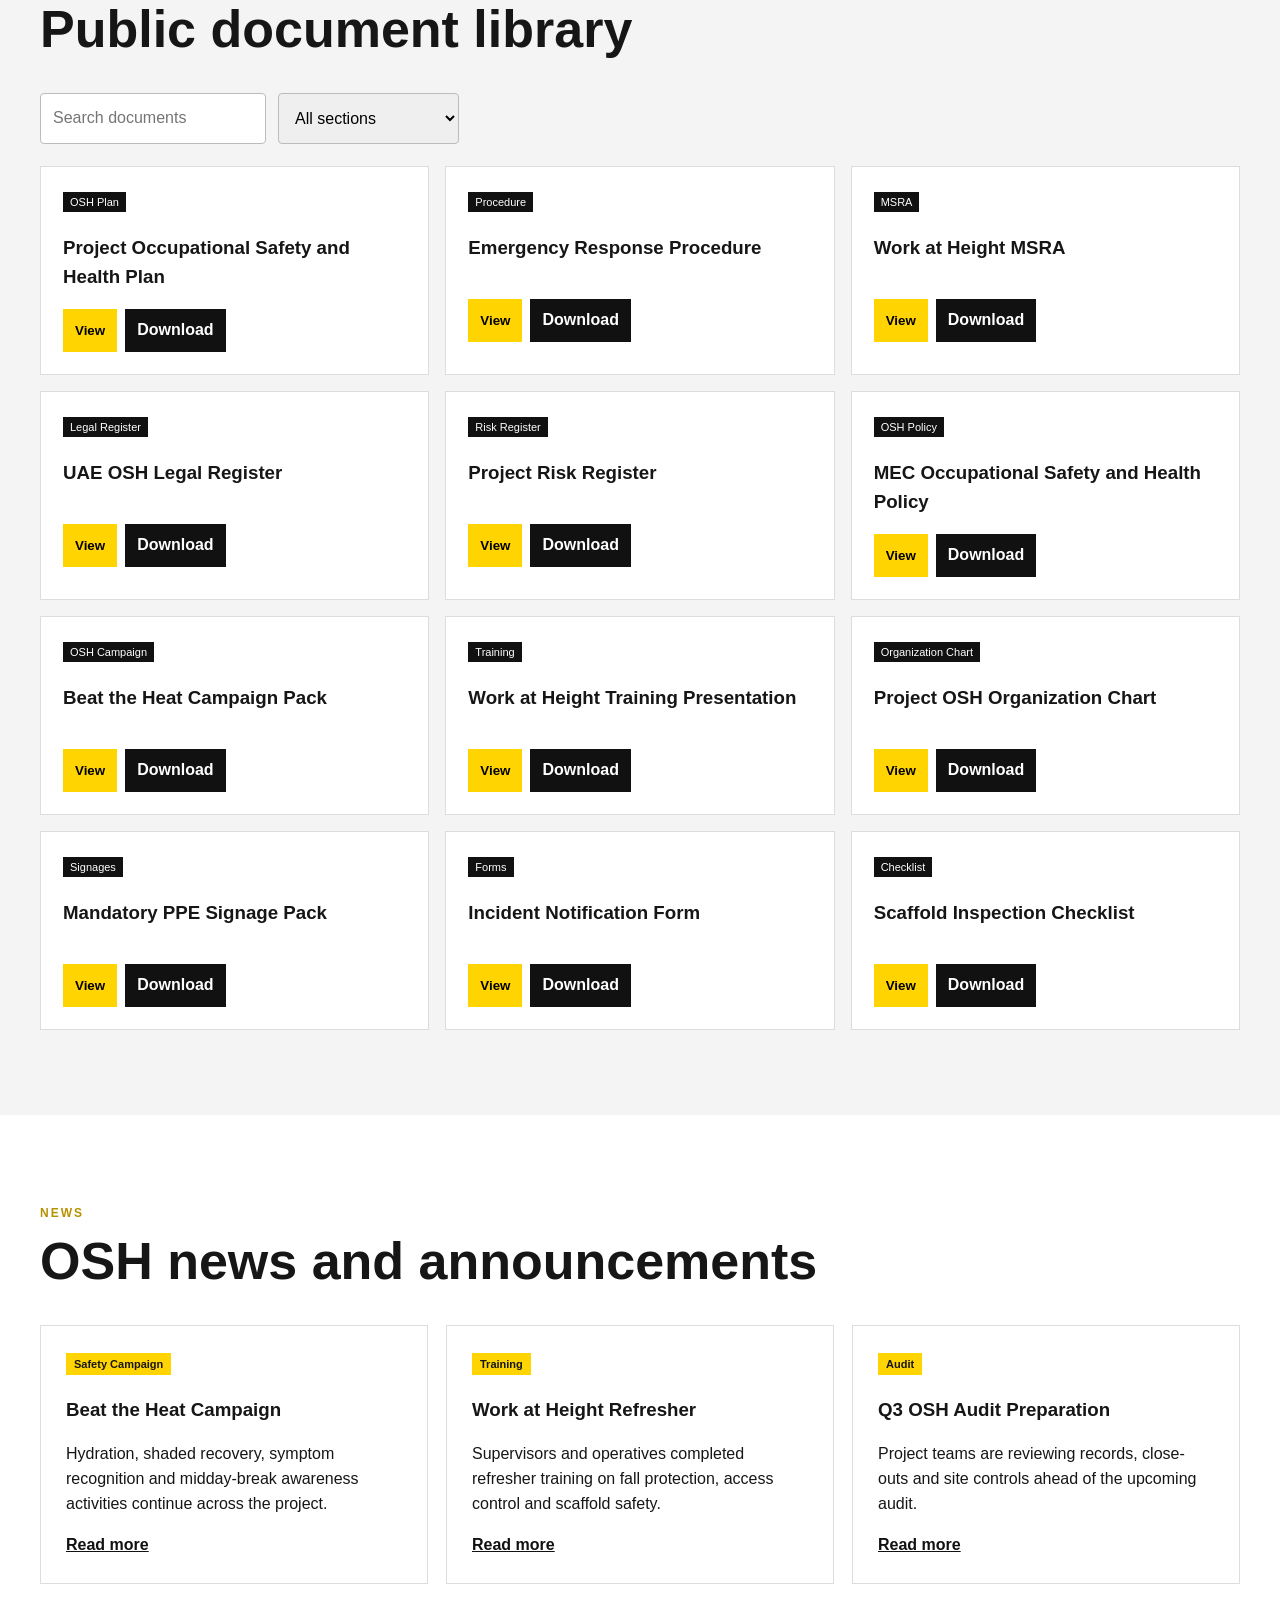
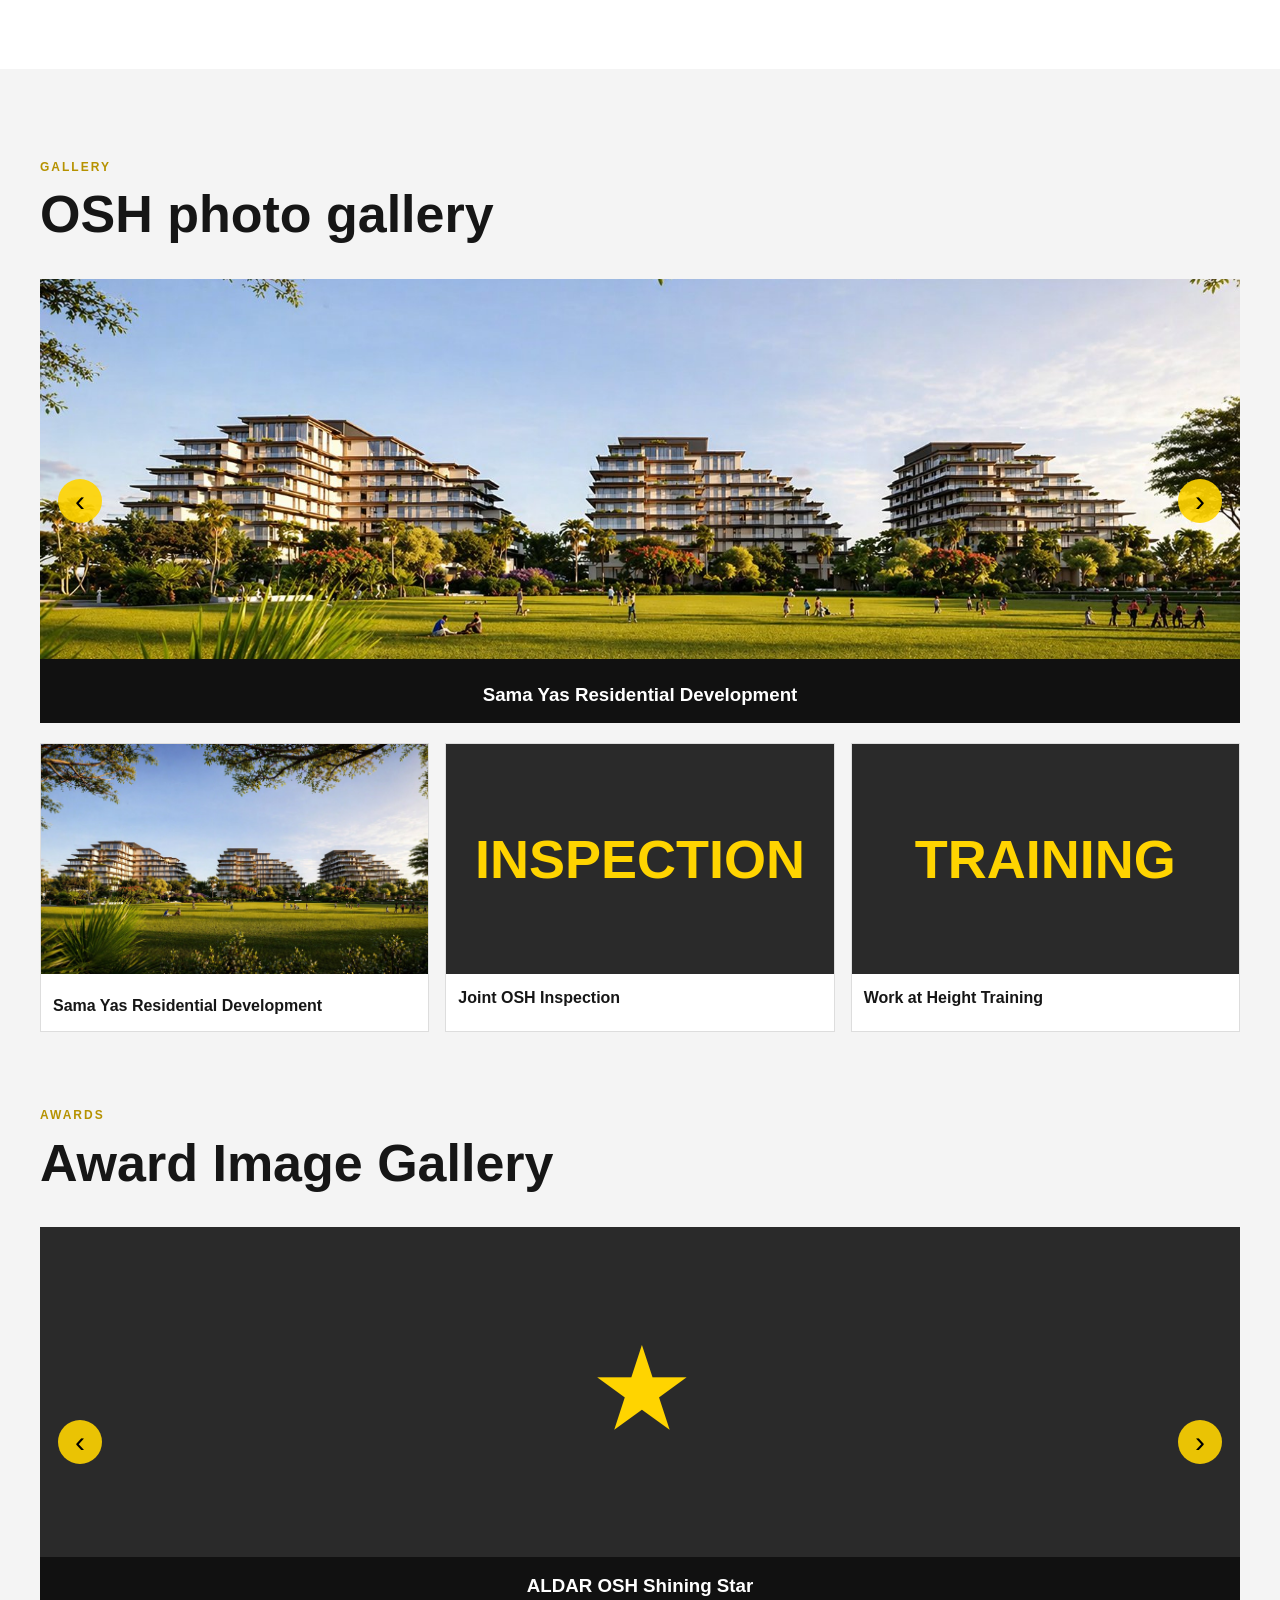
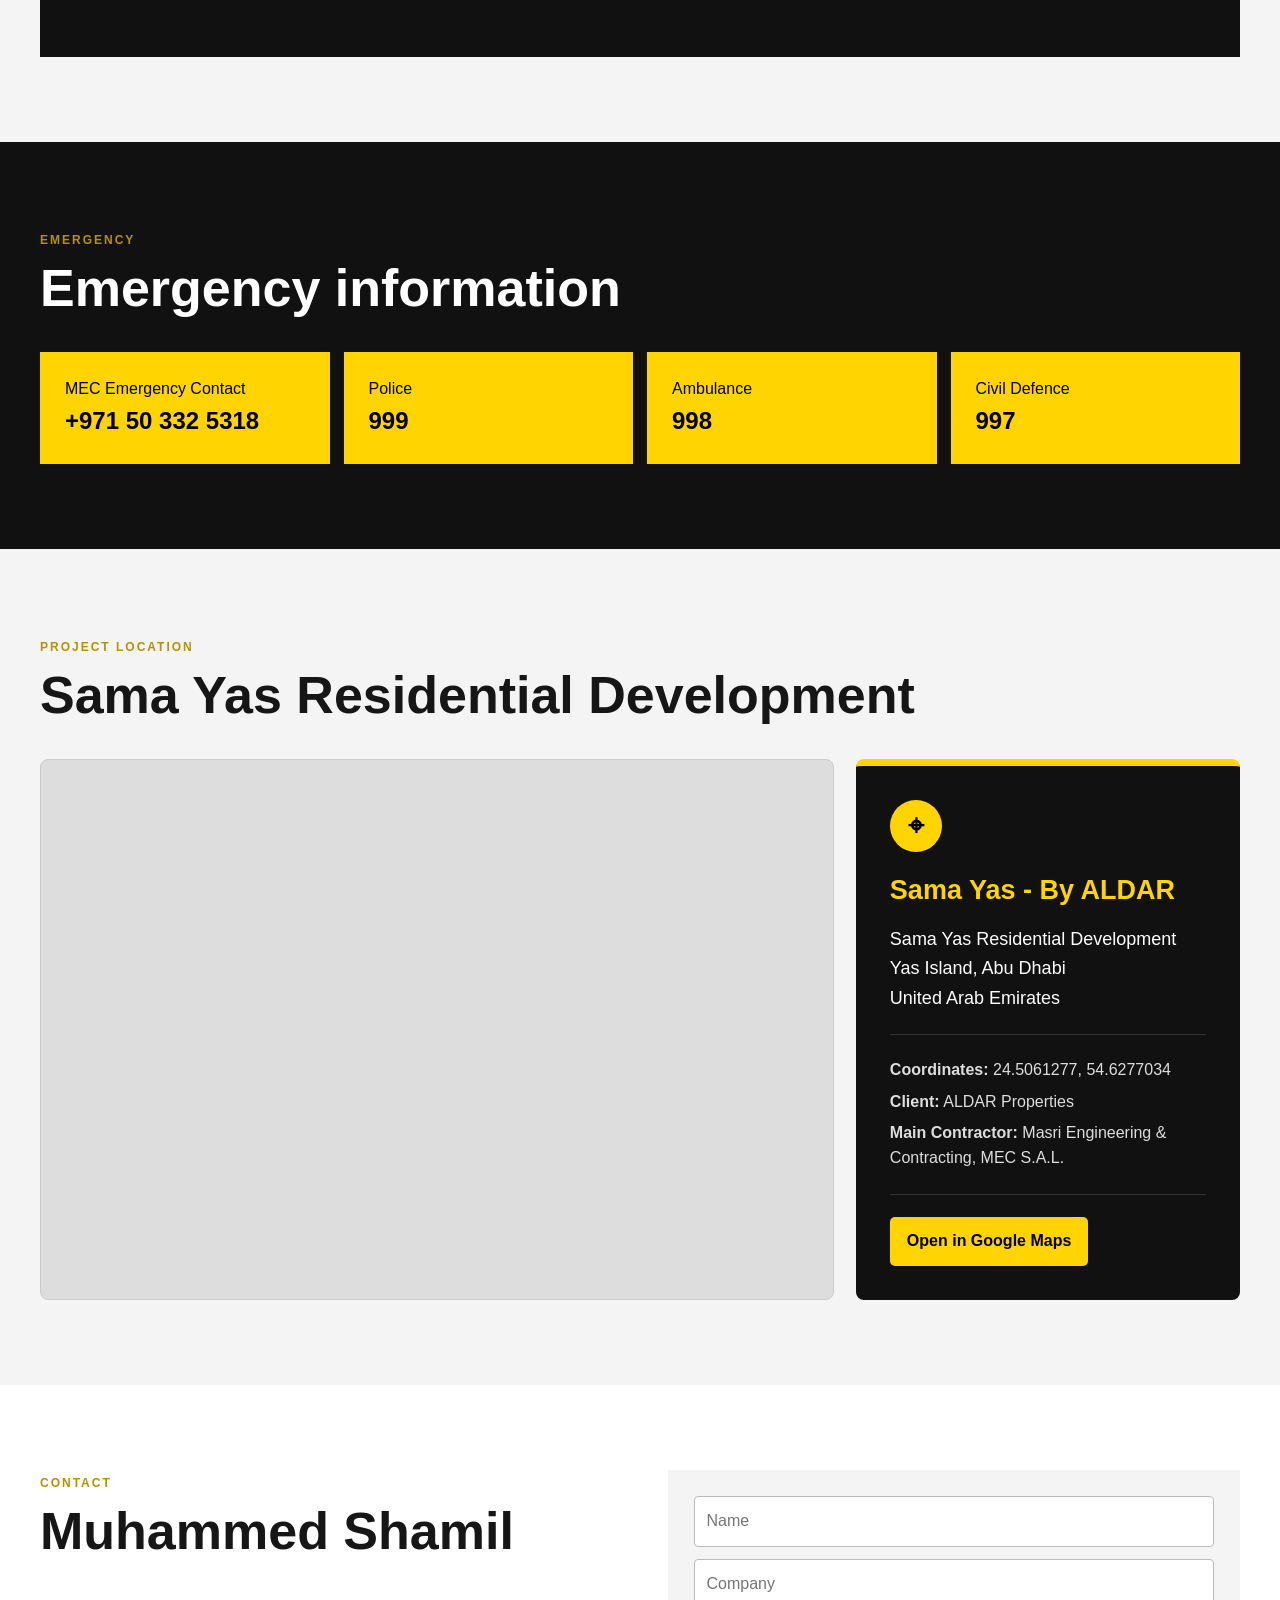
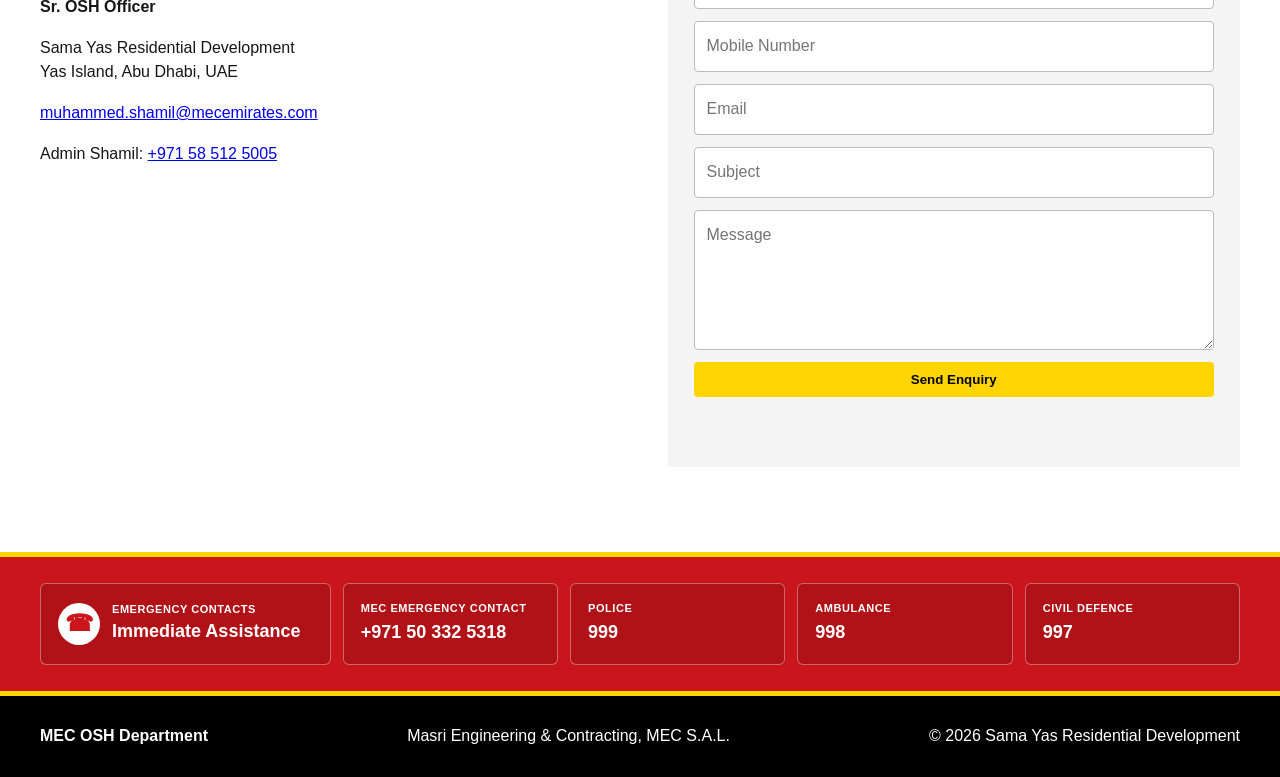
==== commit d83c3188: "Add files via upload Replace website with latest updated version" ====
--- a/index.html
+++ b/index.html
@@ -8,14 +8,6 @@
 <link rel="stylesheet" href="styles.css">
 </head>
 <body>
-<div class="emergency-strip">
-  <div class="container emergency-inner">
-    <strong data-i18n="emergency">Emergency</strong>
-    <span>MEC: <a href="tel:+971503325318">+971 50 332 5318</a></span>
-    <span>Police: 999</span><span>Ambulance: 998</span><span>Civil Defence: 997</span>
-  </div>
-</div>
-
 <header class="header">
   <div class="container nav">
     <a class="brand" href="#home">
@@ -26,16 +18,24 @@
     <nav class="links">
       <a href="#home" data-i18n="home">Home</a>
       <a href="#about" data-i18n="about">About OSH</a>
+      <a href="#organization-chart">Organization Chart</a>
       <a href="#performance" data-i18n="performance">Performance</a>
       <a href="#reports" data-i18n="reports">Safety Reports</a>
       <a href="#documents" data-i18n="documents">OSH Documents</a>
       <a href="#news" data-i18n="news">News</a>
       <a href="#gallery" data-i18n="gallery">Gallery</a>
       <a href="#emergency" data-i18n="emergency">Emergency</a>
+      <a href="#location">Location</a>
       <a href="#contact" data-i18n="contact">Contact</a>
       <a class="admin-link" href="admin/" data-i18n="adminLogin">Admin Login</a>
     </nav>
-    <button id="langBtn" class="lang-btn">العربية</button>
+<button id="langBtn" class="lang-btn">العربية</button>
+    <button
+      type="button"
+      id="headerOpenReport"
+      class="header-report-btn">
+      Report a Safety Concern
+    </button>
   </div>
 </header>
 
@@ -48,7 +48,50 @@
       <p data-i18n="heroSub">MEC OSH Department, Sama Yas Residential Development</p>
     </div>
   </div>
-  <button class="hero-arrow prev">‹</button><button class="hero-arrow next">›</button>
+</section>
+
+
+<section id="stakeholders" class="section stakeholders-section">
+  <div class="container">
+    <div class="section-head stakeholders-heading">
+      <span>Project Information</span>
+      <h2>Project Stakeholders</h2>
+    </div>
+
+    <div class="stakeholder-grid">
+      <article class="stakeholder-card">
+        <div class="stakeholder-role">Client</div>
+        <div class="stakeholder-logo-box">
+          <img src="assets/aldar-client.webp" alt="ALDAR Properties logo">
+        </div>
+        <h3>ALDAR Properties</h3>
+      </article>
+
+      <article class="stakeholder-card">
+        <div class="stakeholder-role">PMC</div>
+        <div class="stakeholder-logo-box dark-logo-box">
+          <img src="assets/hill-international.png" alt="Hill International logo">
+        </div>
+        <h3>Hill International</h3>
+      </article>
+
+      <article class="stakeholder-card">
+        <div class="stakeholder-role">Consultant</div>
+        <div class="stakeholder-logo-box dark-logo-box">
+          <img src="assets/mott-macdonald.png" alt="Mott MacDonald logo">
+        </div>
+        <h3>Mott MacDonald</h3>
+      </article>
+
+      <article class="stakeholder-card">
+        <div class="stakeholder-role">Main Contractor</div>
+        <div class="stakeholder-logo-box dark-logo-box">
+          <img src="assets/mec-main-contractor.png" alt="MEC logo">
+        </div>
+        <h3>Masri Engineering &amp; Contracting, MEC S.A.L.</h3>
+      </article>
+    </div>
+  </div>
 </section>
 
 <section id="about" class="section">
@@ -62,6 +105,7 @@
   </div>
 </div>
 </section>
+
 
 <section id="performance" class="section dark">
 <div class="container">
@@ -83,27 +127,62 @@
 </div>
 </section>
 
+<section id="organization-chart" class="section organization-chart-section">
+  <div class="container">
+    <div class="section-head organization-chart-heading">
+      <span>OSH Team</span>
+      <h2>OSH Team Organization Chart</h2>
+    </div>
+
+    <div class="organization-chart-card">
+      <button
+        type="button"
+        class="organization-chart-image-button"
+        id="openOrganizationChart"
+        aria-label="Enlarge OSH Team Organization Chart">
+        <img
+          src="assets/osh-team-organization-chart.png"
+          alt="OSH Team Organization Chart showing project leadership, zone teams, lifting team, night shift, OSH coordinator and male nurse"
+          loading="lazy">
+      </button>
+
+      <div class="organization-chart-actions">
+        <button type="button" class="primary" id="viewOrganizationChart">
+          View Full Size
+        </button>
+        <a
+          class="secondary"
+          href="assets/osh-team-organization-chart.pptx"
+          download>
+          Download PowerPoint
+        </a>
+      </div>
+    </div>
+  </div>
+</section>
+
 <section id="reports" class="section">
 <div class="container">
-  <div class="section-head"><span data-i18n="reports">Safety Reports</span><h2 data-i18n="reportTrend">Safety observation trend analysis</h2></div>
-  <div class="summary-cards">
-    <div><span data-i18n="unsafeActs">Unsafe Acts</span><strong>881</strong></div>
-    <div><span data-i18n="unsafeConditions">Unsafe Conditions</span><strong>1,390</strong></div>
-    <div><span data-i18n="goodPractices">Good Practices</span><strong>143</strong></div>
-  </div>
+  <div class="section-head">
+    <span data-i18n="reports">Safety Reports</span>
+    <h2 data-i18n="reportConcern">Report a Safety Concern</h2>
+  </div>
+
+  <div class="report-intro">
+    <p>Workers and visitors may anonymously report unsafe acts, unsafe conditions, good practices, near misses, incidents, and other OSH concerns.</p>
+  </div>
+
   <div class="report-actions">
     <button class="primary" id="openReport" data-i18n="reportConcern">Report a Safety Concern</button>
     <a class="secondary" href="https://wa.me/971585125005" target="_blank" rel="noopener" data-i18n="whatsappConcern">Report a Safety Concern on WhatsApp</a>
   </div>
-  <div class="chart-wrap"><canvas id="trendChart" aria-label="Unsafe acts and unsafe conditions by category"></canvas></div>
-  <div class="table-tools"><input id="categorySearch" type="search" placeholder="Search category"></div>
-  <div class="table-scroll">
-    <table id="categoryTable"><thead><tr><th>S/N</th><th data-i18n="category">Category</th><th>Unsafe Acts</th><th>Unsafe Conditions</th></tr></thead><tbody></tbody></table>
-  </div>
 
   <div class="tracker">
     <h3 data-i18n="trackReport">Track a Report</h3>
-    <div class="inline-form"><input id="trackRef" placeholder="Reference number"><button id="trackBtn" class="primary">Track</button></div>
+    <div class="inline-form">
+      <input id="trackRef" placeholder="Reference number">
+      <button id="trackBtn" class="primary">Track</button>
+    </div>
     <p id="trackResult" aria-live="polite"></p>
   </div>
 </div>
@@ -163,6 +242,52 @@
     <div><span>Civil Defence</span><strong>997</strong></div>
   </div>
 </div>
+</section>
+
+
+<section id="location" class="section location-section">
+  <div class="container">
+    <div class="section-head">
+      <span>Project Location</span>
+      <h2>Sama Yas Residential Development</h2>
+    </div>
+
+    <div class="location-grid">
+      <div class="map-frame">
+        <iframe
+          title="Google Map showing Sama Yas Residential Development"
+          src="https://www.google.com/maps?q=24.5061277,54.6277034&z=16&output=embed"
+          loading="lazy"
+          referrerpolicy="no-referrer-when-downgrade"
+          allowfullscreen>
+        </iframe>
+      </div>
+
+      <div class="location-details">
+        <div class="location-pin">⌖</div>
+        <h3>Sama Yas - By ALDAR</h3>
+        <p class="location-address">
+          Sama Yas Residential Development<br>
+          Yas Island, Abu Dhabi<br>
+          United Arab Emirates
+        </p>
+
+        <div class="location-meta">
+          <p><strong>Coordinates:</strong> 24.5061277, 54.6277034</p>
+          <p><strong>Client:</strong> ALDAR Properties</p>
+          <p><strong>Main Contractor:</strong> Masri Engineering &amp; Contracting, MEC S.A.L.</p>
+        </div>
+
+        <a
+          class="map-link"
+          href="https://maps.app.goo.gl/e1FcjVGfTdqKFU2Q8"
+          target="_blank"
+          rel="noopener">
+          Open in Google Maps
+        </a>
+      </div>
+    </div>
+  </div>
 </section>
 
 <section id="contact" class="section">
@@ -208,6 +333,53 @@
 
 <div id="viewer" class="modal" aria-hidden="true"><div class="modal-card viewer-card"><button class="viewer-close">×</button><h2 id="viewerTitle"></h2><div class="viewer-placeholder">Document preview appears here.<br>Connect Supabase Storage and upload a PDF preview to enable live viewing.</div></div></div>
 
+
+<section class="bottom-emergency" aria-label="Emergency contact information">
+  <div class="container bottom-emergency-inner">
+    <div class="bottom-emergency-title">
+      <span class="bottom-emergency-icon">☎</span>
+      <div>
+        <small>Emergency Contacts</small>
+        <strong>Immediate Assistance</strong>
+      </div>
+    </div>
+
+    <a href="tel:+971503325318" class="bottom-emergency-contact">
+      <span>MEC Emergency Contact</span>
+      <strong>+971 50 332 5318</strong>
+    </a>
+
+    <div class="bottom-emergency-contact">
+      <span>Police</span>
+      <strong>999</strong>
+    </div>
+
+    <div class="bottom-emergency-contact">
+      <span>Ambulance</span>
+      <strong>998</strong>
+    </div>
+
+    <div class="bottom-emergency-contact">
+      <span>Civil Defence</span>
+      <strong>997</strong>
+    </div>
+  </div>
+</section>
+
+
+<div id="organizationChartViewer" class="org-chart-modal" aria-hidden="true">
+  <div class="org-chart-modal-content">
+    <button
+      type="button"
+      class="org-chart-modal-close"
+      id="closeOrganizationChart"
+      aria-label="Close organization chart viewer">×</button>
+    <img
+      src="assets/osh-team-organization-chart.png"
+      alt="Enlarged OSH Team Organization Chart">
+  </div>
+</div>
+
 <footer><div class="container footer-inner"><strong>MEC OSH Department</strong><span>Masri Engineering & Contracting, MEC S.A.L.</span><span>© 2026 Sama Yas Residential Development</span></div></footer>
 <script>window.CATEGORY_DATA=[{"name": "Housekeeping & General Workplace Amenities", "ua": 36, "uc": 188}, {"name": "Traffic Management & Logistics", "ua": 23, "uc": 51}, {"name": "Working at Height", "ua": 104, "uc": 89}, {"name": "Scaffolding/Ladder", "ua": 111, "uc": 195}, {"name": "Personal Protective Equipment", "ua": 87, "uc": 16}, {"name": "Electrical Safety", "ua": 29, "uc": 49}, {"name": "Hand Tools", "ua": 23, "uc": 25}, {"name": "Excavations", "ua": 4, "uc": 3}, {"name": "Lifting Equipment and Lifting Accessories", "ua": 31, "uc": 45}, {"name": "Portable Power Tools", "ua": 32, "uc": 49}, {"name": "Plant and Equipment", "ua": 20, "uc": 32}, {"name": "Confined Space", "ua": 1, "uc": 8}, {"name": "Hot Work Operations", "ua": 41, "uc": 41}, {"name": "Compressed Air and Gases", "ua": 0, "uc": 9}, {"name": "Manual Handling", "ua": 17, "uc": 9}, {"name": "Welfare Facilities", "ua": 28, "uc": 39}, {"name": "Hazardous Substances", "ua": 0, "uc": 20}, {"name": "Machine Guarding", "ua": 5, "uc": 8}, {"name": "Storage Arrangements", "ua": 22, "uc": 115}, {"name": "Barricading of Hazards", "ua": 62, "uc": 112}, {"name": "Access and Egress", "ua": 56, "uc": 78}, {"name": "Permit to Work", "ua": 20, "uc": 14}, {"name": "Safety Signage & Signals", "ua": 14, "uc": 14}, {"name": "Falsework/Formwork", "ua": 96, "uc": 112}, {"name": "Waste Management", "ua": 15, "uc": 66}, {"name": "First Aid Case", "ua": 4, "uc": 2}, {"name": "Near Miss Incident", "ua": 0, "uc": 0}, {"name": "Property Damage", "ua": 0, "uc": 0}, {"name": "Lost Time Injury", "ua": 0, "uc": 1}];</script>
 <script src="app.js"></script>
--- a/styles.css
+++ b/styles.css
@@ -1 +1,653 @@
-*{box-sizing:border-box}html{scroll-behavior:smooth}body{margin:0;font-family:Arial,Helvetica,sans-serif;color:#161616;background:#fff;line-height:1.55}.container{width:min(1200px,calc(100% - 32px));margin:auto}.emergency-strip{background:#000;color:#fff;font-size:13px}.emergency-inner{display:flex;gap:24px;align-items:center;min-height:36px;flex-wrap:wrap}.emergency-strip strong{color:#ffd400}.emergency-strip a{color:#fff}.header{position:sticky;top:0;z-index:50;background:rgba(255,255,255,.97);border-bottom:3px solid #ffd400}.nav{min-height:78px;display:flex;align-items:center;gap:18px}.brand{display:flex;align-items:center;gap:12px;text-decoration:none;color:#111;margin-right:auto}.brand img{width:112px;height:58px;object-fit:contain}.brand div{display:flex;flex-direction:column}.brand span{font-size:12px;color:#666}.links{display:flex;gap:15px;align-items:center}.links a{color:#111;text-decoration:none;font-size:13px;font-weight:700}.admin-link,.lang-btn,.primary{background:#ffd400!important;color:#000!important;padding:10px 14px;border:0;border-radius:4px;font-weight:800;text-decoration:none;cursor:pointer}.lang-btn{white-space:nowrap}.menu-btn{display:none;border:0;background:none;font-size:24px}.hero{height:620px;position:relative;overflow:hidden;background:#111}.hero-slide{position:absolute;inset:0;background-size:cover;background-position:center;display:flex;align-items:center}.hero-copy{color:#fff}.eyebrow{color:#ffd400;font-size:13px;letter-spacing:2px;font-weight:bold}.hero h1{font-size:clamp(44px,7vw,82px);line-height:1.02;max-width:840px;margin:15px 0}.hero p{font-size:20px}.hero-arrow,.slide-prev,.slide-next,.award-prev,.award-next{position:absolute;top:50%;transform:translateY(-50%);width:44px;height:44px;border-radius:50%;border:0;background:rgba(255,212,0,.9);font-size:30px;cursor:pointer}.prev,.slide-prev,.award-prev{left:18px}.next,.slide-next,.award-next{right:18px}.section{padding:85px 0}.pale{background:#f4f4f4}.dark{background:#111;color:#fff}.section-head span{color:#b69200;font-size:12px;font-weight:900;text-transform:uppercase;letter-spacing:2px}.section-head h2{font-size:clamp(32px,5vw,52px);line-height:1.1;margin:8px 0 35px}.light h2{color:#fff}.about-grid{display:grid;grid-template-columns:repeat(2,1fr);gap:18px}.about-grid article{border:1px solid #ddd;border-top:5px solid #ffd400;padding:26px;background:#fff}.about-grid h3{margin-top:0}.stats{display:grid;grid-template-columns:repeat(4,1fr);gap:14px}.stat{border:1px solid #333;padding:22px;background:#1b1b1b}.stat label{display:block;color:#cfcfcf;font-size:13px}.stat strong{display:block;color:#ffd400;font-size:34px;margin-top:8px}.stat small{color:#888}.summary-cards{display:grid;grid-template-columns:repeat(3,1fr);gap:16px}.summary-cards div{background:#111;color:#fff;padding:24px;border-bottom:6px solid #ffd400}.summary-cards span{display:block}.summary-cards strong{font-size:38px;color:#ffd400}.report-actions{display:flex;gap:12px;flex-wrap:wrap;margin:25px 0}.secondary{border:2px solid #111;color:#111;padding:10px 14px;border-radius:4px;text-decoration:none;font-weight:bold}.chart-wrap{overflow:auto;background:#fff;border:1px solid #ddd;padding:18px}.chart-wrap canvas{width:100%;min-width:900px;height:1150px}.table-tools,.doc-tools{margin:22px 0;display:flex;gap:12px}.table-tools input,.doc-tools input,.doc-tools select,input,select,textarea{padding:12px;border:1px solid #bbb;border-radius:4px;font:inherit}.table-scroll{overflow:auto}table{width:100%;border-collapse:collapse}th,td{border:1px solid #ccc;padding:10px;text-align:left}th{background:#111;color:#fff}tbody tr:nth-child(even){background:#fafafa}.tracker{margin-top:35px;background:#f4f4f4;padding:24px}.inline-form{display:flex;gap:10px}.document-grid{display:grid;grid-template-columns:repeat(3,1fr);gap:16px}.doc-card{background:#fff;border:1px solid #ddd;padding:22px}.doc-card .tag{font-size:11px;background:#111;color:#fff;padding:4px 7px}.doc-card h3{min-height:48px}.doc-actions{display:flex;gap:8px}.doc-actions button,.doc-actions a{border:0;padding:9px 12px;text-decoration:none;font-weight:bold;cursor:pointer}.doc-actions button{background:#ffd400;color:#000}.doc-actions a{background:#111;color:#fff}.news-grid{display:grid;grid-template-columns:repeat(3,1fr);gap:18px}.news-grid article{border:1px solid #ddd;padding:25px}.news-grid span{font-size:11px;background:#ffd400;padding:5px 8px;font-weight:bold}.news-grid a{color:#111;font-weight:bold}.slideshow,.award-slider{position:relative;background:#111;color:#fff;min-height:430px;overflow:hidden}.slide,.award{display:none;text-align:center}.slide.active,.award.active{display:block}.slide img{width:100%;height:380px;object-fit:cover}.slide h3,.award h3{padding:14px;margin:0}.placeholder,.award-placeholder{height:380px;display:grid;place-items:center;background:#2a2a2a;color:#ffd400;font-size:54px;font-weight:900}.gallery-grid{display:grid;grid-template-columns:repeat(3,1fr);gap:16px;margin-top:20px}.gallery-grid figure{margin:0;background:#fff;border:1px solid #ddd}.gallery-grid img,.gallery-grid .placeholder{width:100%;height:230px;object-fit:cover}.gallery-grid figcaption{padding:12px;font-weight:bold}.awards-head{margin-top:70px}.award-placeholder{height:330px;font-size:100px}.emergency-section{background:#111;color:#fff}.emergency-cards{display:grid;grid-template-columns:repeat(4,1fr);gap:14px}.emergency-cards>*{background:#ffd400;color:#000;padding:25px;text-decoration:none}.emergency-cards span{display:block}.emergency-cards strong{font-size:24px}.contact-grid{display:grid;grid-template-columns:1fr 1fr;gap:55px}.form-card{display:grid;gap:12px;background:#f4f4f4;padding:26px}.form-card textarea{min-height:140px}.modal{position:fixed;inset:0;background:rgba(0,0,0,.78);z-index:200;display:none;place-items:center;padding:20px}.modal.open{display:grid}.modal-card{background:#fff;max-width:720px;width:100%;max-height:90vh;overflow:auto;padding:28px;position:relative}.modal-close,.viewer-close{position:absolute;right:12px;top:8px;border:0;background:none;font-size:30px}.modal form{display:grid;gap:12px}.modal label{display:grid;gap:5px}.viewer-placeholder{min-height:420px;display:grid;place-items:center;text-align:center;background:#eee;color:#666}.footer-inner{display:flex;justify-content:space-between;gap:15px;flex-wrap:wrap}footer{background:#000;color:#fff;padding:28px 0;border-top:5px solid #ffd400}html[dir=rtl] body{text-align:right}html[dir=rtl] .brand{margin-right:0;margin-left:auto}html[dir=rtl] th,html[dir=rtl] td{text-align:right}@media(max-width:980px){.menu-btn{display:block}.links{display:none;position:absolute;left:0;right:0;top:78px;background:#fff;padding:20px;flex-direction:column;border-bottom:3px solid #ffd400}.links.open{display:flex}.stats{grid-template-columns:repeat(2,1fr)}.document-grid,.news-grid{grid-template-columns:repeat(2,1fr)}.emergency-cards{grid-template-columns:repeat(2,1fr)}}@media(max-width:650px){.brand div{display:none}.hero{height:540px}.about-grid,.summary-cards,.stats,.document-grid,.news-grid,.gallery-grid,.contact-grid,.emergency-cards{grid-template-columns:1fr}.section{padding:60px 0}.inline-form{flex-direction:column}.chart-wrap canvas{min-width:760px}}+*{box-sizing:border-box}html{scroll-behavior:smooth}body{margin:0;font-family:Arial,Helvetica,sans-serif;color:#161616;background:#fff;line-height:1.55}.container{width:min(1200px,calc(100% - 32px));margin:auto}.emergency-strip{background:#000;color:#fff;font-size:13px}.emergency-inner{display:flex;gap:24px;align-items:center;min-height:36px;flex-wrap:wrap}.emergency-strip strong{color:#ffd400}.emergency-strip a{color:#fff}.header{position:sticky;top:0;z-index:50;background:rgba(255,255,255,.97);border-bottom:3px solid #ffd400}.nav{min-height:78px;display:flex;align-items:center;gap:18px}.brand{display:flex;align-items:center;gap:12px;text-decoration:none;color:#111;margin-right:auto}.brand img{width:112px;height:58px;object-fit:contain}.brand div{display:flex;flex-direction:column}.brand span{font-size:12px;color:#666}.links{display:flex;gap:15px;align-items:center}.links a{color:#111;text-decoration:none;font-size:13px;font-weight:700}.admin-link,.lang-btn,.primary{background:#ffd400!important;color:#000!important;padding:10px 14px;border:0;border-radius:4px;font-weight:800;text-decoration:none;cursor:pointer}.lang-btn{white-space:nowrap}.menu-btn{display:none;border:0;background:none;font-size:24px}.hero{height:620px;position:relative;overflow:hidden;background:#111}.hero-slide{position:absolute;inset:0;background-size:cover;background-position:center;display:flex;align-items:center}.hero-copy{color:#fff}.eyebrow{color:#ffd400;font-size:13px;letter-spacing:2px;font-weight:bold}.hero h1{font-size:clamp(44px,7vw,82px);line-height:1.02;max-width:840px;margin:15px 0}.hero p{font-size:20px}.hero-arrow,.slide-prev,.slide-next,.award-prev,.award-next{position:absolute;top:50%;transform:translateY(-50%);width:44px;height:44px;border-radius:50%;border:0;background:rgba(255,212,0,.9);font-size:30px;cursor:pointer}.prev,.slide-prev,.award-prev{left:18px}.next,.slide-next,.award-next{right:18px}.section{padding:85px 0}.pale{background:#f4f4f4}.dark{background:#111;color:#fff}.section-head span{color:#b69200;font-size:12px;font-weight:900;text-transform:uppercase;letter-spacing:2px}.section-head h2{font-size:clamp(32px,5vw,52px);line-height:1.1;margin:8px 0 35px}.light h2{color:#fff}.about-grid{display:grid;grid-template-columns:repeat(2,1fr);gap:18px}.about-grid article{border:1px solid #ddd;border-top:5px solid #ffd400;padding:26px;background:#fff}.about-grid h3{margin-top:0}.stats{display:grid;grid-template-columns:repeat(4,1fr);gap:14px}.stat{border:1px solid #333;padding:22px;background:#1b1b1b}.stat label{display:block;color:#cfcfcf;font-size:13px}.stat strong{display:block;color:#ffd400;font-size:34px;margin-top:8px}.stat small{color:#888}.summary-cards{display:grid;grid-template-columns:repeat(3,1fr);gap:16px}.summary-cards div{background:#111;color:#fff;padding:24px;border-bottom:6px solid #ffd400}.summary-cards span{display:block}.summary-cards strong{font-size:38px;color:#ffd400}.report-actions{display:flex;gap:12px;flex-wrap:wrap;margin:25px 0}.secondary{border:2px solid #111;color:#111;padding:10px 14px;border-radius:4px;text-decoration:none;font-weight:bold}.chart-wrap{overflow:auto;background:#fff;border:1px solid #ddd;padding:18px}.chart-wrap canvas{width:100%;min-width:900px;height:1150px}.table-tools,.doc-tools{margin:22px 0;display:flex;gap:12px}.table-tools input,.doc-tools input,.doc-tools select,input,select,textarea{padding:12px;border:1px solid #bbb;border-radius:4px;font:inherit}.table-scroll{overflow:auto}table{width:100%;border-collapse:collapse}th,td{border:1px solid #ccc;padding:10px;text-align:left}th{background:#111;color:#fff}tbody tr:nth-child(even){background:#fafafa}.tracker{margin-top:35px;background:#f4f4f4;padding:24px}.inline-form{display:flex;gap:10px}.document-grid{display:grid;grid-template-columns:repeat(3,1fr);gap:16px}.doc-card{background:#fff;border:1px solid #ddd;padding:22px}.doc-card .tag{font-size:11px;background:#111;color:#fff;padding:4px 7px}.doc-card h3{min-height:48px}.doc-actions{display:flex;gap:8px}.doc-actions button,.doc-actions a{border:0;padding:9px 12px;text-decoration:none;font-weight:bold;cursor:pointer}.doc-actions button{background:#ffd400;color:#000}.doc-actions a{background:#111;color:#fff}.news-grid{display:grid;grid-template-columns:repeat(3,1fr);gap:18px}.news-grid article{border:1px solid #ddd;padding:25px}.news-grid span{font-size:11px;background:#ffd400;padding:5px 8px;font-weight:bold}.news-grid a{color:#111;font-weight:bold}.slideshow,.award-slider{position:relative;background:#111;color:#fff;min-height:430px;overflow:hidden}.slide,.award{display:none;text-align:center}.slide.active,.award.active{display:block}.slide img{width:100%;height:380px;object-fit:cover}.slide h3,.award h3{padding:14px;margin:0}.placeholder,.award-placeholder{height:380px;display:grid;place-items:center;background:#2a2a2a;color:#ffd400;font-size:54px;font-weight:900}.gallery-grid{display:grid;grid-template-columns:repeat(3,1fr);gap:16px;margin-top:20px}.gallery-grid figure{margin:0;background:#fff;border:1px solid #ddd}.gallery-grid img,.gallery-grid .placeholder{width:100%;height:230px;object-fit:cover}.gallery-grid figcaption{padding:12px;font-weight:bold}.awards-head{margin-top:70px}.award-placeholder{height:330px;font-size:100px}.emergency-section{background:#111;color:#fff}.emergency-cards{display:grid;grid-template-columns:repeat(4,1fr);gap:14px}.emergency-cards>*{background:#ffd400;color:#000;padding:25px;text-decoration:none}.emergency-cards span{display:block}.emergency-cards strong{font-size:24px}.contact-grid{display:grid;grid-template-columns:1fr 1fr;gap:55px}.form-card{display:grid;gap:12px;background:#f4f4f4;padding:26px}.form-card textarea{min-height:140px}.modal{position:fixed;inset:0;background:rgba(0,0,0,.78);z-index:200;display:none;place-items:center;padding:20px}.modal.open{display:grid}.modal-card{background:#fff;max-width:720px;width:100%;max-height:90vh;overflow:auto;padding:28px;position:relative}.modal-close,.viewer-close{position:absolute;right:12px;top:8px;border:0;background:none;font-size:30px}.modal form{display:grid;gap:12px}.modal label{display:grid;gap:5px}.viewer-placeholder{min-height:420px;display:grid;place-items:center;text-align:center;background:#eee;color:#666}.footer-inner{display:flex;justify-content:space-between;gap:15px;flex-wrap:wrap}footer{background:#000;color:#fff;padding:28px 0;border-top:5px solid #ffd400}html[dir=rtl] body{text-align:right}html[dir=rtl] .brand{margin-right:0;margin-left:auto}html[dir=rtl] th,html[dir=rtl] td{text-align:right}@media(max-width:980px){.menu-btn{display:block}.links{display:none;position:absolute;left:0;right:0;top:78px;background:#fff;padding:20px;flex-direction:column;border-bottom:3px solid #ffd400}.links.open{display:flex}.stats{grid-template-columns:repeat(2,1fr)}.document-grid,.news-grid{grid-template-columns:repeat(2,1fr)}.emergency-cards{grid-template-columns:repeat(2,1fr)}}@media(max-width:650px){.brand div{display:none}.hero{height:540px}.about-grid,.summary-cards,.stats,.document-grid,.news-grid,.gallery-grid,.contact-grid,.emergency-cards{grid-template-columns:1fr}.section{padding:60px 0}.inline-form{flex-direction:column}.chart-wrap canvas{min-width:760px}}
+.report-intro{
+  max-width:760px;
+  color:#555;
+  font-size:17px;
+}
+
+.top-emergency-btn{
+  display:flex;
+  align-items:center;
+  gap:9px;
+  background:#d71920;
+  color:#fff;
+  padding:8px 13px;
+  border:2px solid #fff;
+  border-radius:6px;
+  text-decoration:none;
+  box-shadow:0 3px 12px rgba(0,0,0,.24);
+  white-space:nowrap;
+  transition:background .2s ease,transform .2s ease;
+}
+.top-emergency-btn:hover{
+  background:#b80f16;
+  transform:translateY(-1px);
+}
+.emergency-icon{
+  display:grid;
+  place-items:center;
+  width:30px;
+  height:30px;
+  border-radius:50%;
+  background:#fff;
+  color:#d71920;
+  font-size:18px;
+  font-weight:900;
+}
+.emergency-btn-text{
+  display:flex;
+  flex-direction:column;
+  line-height:1.1;
+}
+.emergency-btn-text small{
+  font-size:10px;
+  font-weight:800;
+  text-transform:uppercase;
+  letter-spacing:.6px;
+}
+.emergency-btn-text strong{
+  font-size:14px;
+}
+html[dir=rtl] .top-emergency-btn{
+  flex-direction:row-reverse;
+}
+@media(max-width:1180px){
+  .emergency-btn-text small{display:none}
+}
+@media(max-width:760px){
+  .top-emergency-btn{
+    position:fixed;
+    top:10px;
+    right:10px;
+    z-index:300;
+    padding:7px 10px;
+  }
+  .top-emergency-btn .emergency-icon{
+    width:27px;
+    height:27px;
+  }
+  .top-emergency-btn .emergency-btn-text strong{
+    font-size:12px;
+  }
+  html[dir=rtl] .top-emergency-btn{
+    right:auto;
+    left:10px;
+  }
+}
+
+.bottom-emergency{
+  background:#c9151b;
+  color:#fff;
+  padding:26px 0;
+  border-top:5px solid #ffd400;
+}
+.bottom-emergency-inner{
+  display:grid;
+  grid-template-columns:1.35fr repeat(4,1fr);
+  gap:12px;
+  align-items:stretch;
+}
+.bottom-emergency-title,
+.bottom-emergency-contact{
+  min-height:82px;
+  display:flex;
+  align-items:center;
+  gap:12px;
+  padding:15px 17px;
+  border:1px solid rgba(255,255,255,.36);
+  border-radius:6px;
+  background:rgba(0,0,0,.12);
+}
+.bottom-emergency-title small,
+.bottom-emergency-contact span{
+  display:block;
+  font-size:11px;
+  font-weight:800;
+  text-transform:uppercase;
+  letter-spacing:.55px;
+}
+.bottom-emergency-title strong,
+.bottom-emergency-contact strong{
+  display:block;
+  font-size:18px;
+}
+.bottom-emergency-contact{
+  color:#fff;
+  text-decoration:none;
+  flex-direction:column;
+  justify-content:center;
+  align-items:flex-start;
+  gap:2px;
+}
+.bottom-emergency-contact:hover{
+  background:rgba(0,0,0,.24);
+}
+.bottom-emergency-icon{
+  display:grid;
+  place-items:center;
+  width:42px;
+  height:42px;
+  flex:0 0 42px;
+  border-radius:50%;
+  background:#fff;
+  color:#c9151b;
+  font-size:23px;
+  font-weight:900;
+}
+html[dir=rtl] .bottom-emergency-contact{
+  align-items:flex-end;
+}
+@media(max-width:980px){
+  .bottom-emergency-inner{
+    grid-template-columns:repeat(2,1fr);
+  }
+  .bottom-emergency-title{
+    grid-column:1/-1;
+  }
+}
+@media(max-width:560px){
+  .bottom-emergency-inner{
+    grid-template-columns:1fr;
+  }
+  .bottom-emergency-title{
+    grid-column:auto;
+  }
+}
+
+.stakeholders-section{
+  background:#fff;
+  padding-top:72px;
+  padding-bottom:72px;
+}
+.stakeholders-heading{
+  text-align:center;
+}
+.stakeholders-heading h2{
+  margin-bottom:34px;
+}
+.stakeholder-grid{
+  display:grid;
+  grid-template-columns:repeat(4,minmax(0,1fr));
+  gap:18px;
+}
+.stakeholder-card{
+  position:relative;
+  display:flex;
+  flex-direction:column;
+  min-height:285px;
+  padding:22px 18px 20px;
+  background:#fff;
+  border:1px solid #ddd;
+  border-top:6px solid #ffd400;
+  border-radius:7px;
+  text-align:center;
+  transition:transform .2s ease,box-shadow .2s ease;
+}
+.stakeholder-card:hover{
+  transform:translateY(-4px);
+  box-shadow:0 15px 34px rgba(0,0,0,.1);
+}
+.stakeholder-role{
+  align-self:center;
+  margin-bottom:16px;
+  padding:6px 13px;
+  background:#111;
+  color:#ffd400;
+  border-radius:999px;
+  font-size:11px;
+  font-weight:900;
+  text-transform:uppercase;
+  letter-spacing:.8px;
+}
+.stakeholder-logo-box{
+  display:flex;
+  align-items:center;
+  justify-content:center;
+  height:150px;
+  margin-bottom:15px;
+  padding:14px;
+  background:#fff;
+  border:1px solid #eee;
+  overflow:hidden;
+}
+.stakeholder-logo-box img{
+  display:block;
+  max-width:100%;
+  max-height:125px;
+  object-fit:contain;
+}
+.stakeholder-card h3{
+  margin:auto 0 0;
+  font-size:16px;
+  line-height:1.35;
+}
+@media(max-width:980px){
+  .stakeholder-grid{
+    grid-template-columns:repeat(2,minmax(0,1fr));
+  }
+}
+@media(max-width:560px){
+  .stakeholder-grid{
+    grid-template-columns:1fr;
+  }
+  .stakeholder-card{
+    min-height:250px;
+  }
+}
+
+.location-section{
+  background:#f4f4f4;
+}
+.location-grid{
+  display:grid;
+  grid-template-columns:minmax(0,1.55fr) minmax(300px,.75fr);
+  gap:22px;
+  align-items:stretch;
+}
+.map-frame{
+  min-height:470px;
+  background:#ddd;
+  border:1px solid #ccc;
+  border-radius:8px;
+  overflow:hidden;
+}
+.map-frame iframe{
+  display:block;
+  width:100%;
+  height:100%;
+  min-height:470px;
+  border:0;
+}
+.location-details{
+  display:flex;
+  flex-direction:column;
+  justify-content:center;
+  padding:34px;
+  background:#111;
+  color:#fff;
+  border-top:7px solid #ffd400;
+  border-radius:8px;
+}
+.location-pin{
+  display:grid;
+  place-items:center;
+  width:52px;
+  height:52px;
+  margin-bottom:18px;
+  border-radius:50%;
+  background:#ffd400;
+  color:#000;
+  font-size:28px;
+  font-weight:900;
+}
+.location-details h3{
+  margin:0 0 13px;
+  color:#ffd400;
+  font-size:27px;
+}
+.location-address{
+  margin:0 0 20px;
+  font-size:18px;
+  line-height:1.65;
+}
+.location-meta{
+  padding:16px 0;
+  border-top:1px solid #333;
+  border-bottom:1px solid #333;
+}
+.location-meta p{
+  margin:7px 0;
+  color:#ddd;
+}
+.map-link{
+  align-self:flex-start;
+  margin-top:22px;
+  padding:12px 17px;
+  background:#ffd400;
+  color:#000;
+  border-radius:5px;
+  text-decoration:none;
+  font-weight:900;
+}
+.map-link:hover{
+  background:#e8c100;
+}
+@media(max-width:900px){
+  .location-grid{
+    grid-template-columns:1fr;
+  }
+  .map-frame,
+  .map-frame iframe{
+    min-height:380px;
+  }
+}
+@media(max-width:560px){
+  .location-details{
+    padding:25px 20px;
+  }
+  .map-frame,
+  .map-frame iframe{
+    min-height:320px;
+  }
+}
+
+.organization-chart-section{
+  background:#f4f4f4;
+}
+.organization-chart-heading{
+  text-align:center;
+}
+.organization-chart-card{
+  overflow:hidden;
+  background:#fff;
+  border:1px solid #ddd;
+  border-top:7px solid #ffd400;
+  border-radius:8px;
+  box-shadow:0 14px 34px rgba(0,0,0,.08);
+}
+.organization-chart-image-button{
+  display:block;
+  width:100%;
+  padding:0;
+  border:0;
+  background:#fff;
+  cursor:zoom-in;
+}
+.organization-chart-image-button img{
+  display:block;
+  width:100%;
+  height:auto;
+  object-fit:contain;
+}
+.organization-chart-actions{
+  display:flex;
+  justify-content:center;
+  gap:12px;
+  flex-wrap:wrap;
+  padding:20px;
+  border-top:1px solid #e5e5e5;
+}
+.organization-chart-actions .secondary{
+  display:inline-flex;
+  align-items:center;
+  justify-content:center;
+}
+.org-chart-modal{
+  position:fixed;
+  inset:0;
+  z-index:500;
+  display:none;
+  align-items:center;
+  justify-content:center;
+  padding:22px;
+  background:rgba(0,0,0,.9);
+}
+.org-chart-modal.open{
+  display:flex;
+}
+.org-chart-modal-content{
+  position:relative;
+  width:min(1500px,96vw);
+  max-height:94vh;
+  overflow:auto;
+  background:#fff;
+  border:4px solid #ffd400;
+  border-radius:8px;
+}
+.org-chart-modal-content img{
+  display:block;
+  width:100%;
+  height:auto;
+}
+.org-chart-modal-close{
+  position:sticky;
+  top:8px;
+  float:right;
+  z-index:2;
+  width:44px;
+  height:44px;
+  margin:8px;
+  border:0;
+  border-radius:50%;
+  background:#d71920;
+  color:#fff;
+  font-size:30px;
+  line-height:1;
+  cursor:pointer;
+}
+@media(max-width:650px){
+  .organization-chart-actions{
+    flex-direction:column;
+    align-items:stretch;
+  }
+  .organization-chart-actions .primary,
+  .organization-chart-actions .secondary{
+    width:100%;
+  }
+}
+
+.header-report-btn{
+  flex:0 0 auto;
+  min-height:44px;
+  padding:10px 16px;
+  border:2px solid #9f0000;
+  border-radius:5px;
+  background:#d71920;
+  color:#fff;
+  font:inherit;
+  font-size:13px;
+  font-weight:900;
+  cursor:pointer;
+  white-space:nowrap;
+  box-shadow:0 3px 10px rgba(0,0,0,.22);
+  transition:background .2s ease,transform .2s ease;
+}
+.header-report-btn:hover{
+  background:#b80f16;
+  transform:translateY(-1px);
+}
+.header-report-btn:focus-visible{
+  outline:3px solid #ffd400;
+  outline-offset:2px;
+}
+html[dir=rtl] .header-report-btn{
+  direction:rtl;
+}
+@media(max-width:1250px){
+  .header-report-btn{
+    padding:9px 11px;
+    font-size:11px;
+  }
+}
+@media(max-width:980px){
+  .header-report-btn{
+    margin-left:auto;
+  }
+}
+@media(max-width:650px){
+  .header-report-btn{
+    position:fixed;
+    top:10px;
+    right:10px;
+    z-index:350;
+    min-height:40px;
+    max-width:190px;
+    padding:8px 11px;
+    font-size:11px;
+  }
+  html[dir=rtl] .header-report-btn{
+    right:auto;
+    left:10px;
+  }
+}
+
+/* Main navigation button styling */
+.links{
+  gap:8px;
+  flex-wrap:nowrap;
+  white-space:nowrap;
+}
+
+.links a{
+  display:inline-flex;
+  align-items:center;
+  justify-content:center;
+  min-height:38px;
+  padding:8px 12px;
+  border:1px solid #d7d7d7;
+  border-radius:5px;
+  background:#fff;
+  color:#111;
+  text-decoration:none;
+  font-size:12px;
+  font-weight:800;
+  line-height:1;
+  white-space:nowrap;
+  word-break:normal;
+  box-shadow:0 1px 3px rgba(0,0,0,.08);
+  transition:background .2s ease,color .2s ease,border-color .2s ease,transform .2s ease;
+}
+
+.links a:hover{
+  background:#ffd400;
+  color:#000;
+  border-color:#d1ad00;
+  transform:translateY(-1px);
+}
+
+.links .admin-link{
+  background:#111 !important;
+  color:#ffd400 !important;
+  border-color:#111;
+}
+
+.links .admin-link:hover{
+  background:#d71920 !important;
+  color:#fff !important;
+  border-color:#a90000;
+}
+
+@media(max-width:1250px){
+  .links{
+    gap:6px;
+  }
+  .links a{
+    padding:7px 9px;
+    font-size:11px;
+  }
+}
+
+@media(max-width:980px){
+  .links{
+    flex-wrap:wrap;
+    white-space:normal;
+  }
+  .links a{
+    width:100%;
+    white-space:nowrap;
+  }
+}
+
+.hero > .hero-arrow{
+  display:none !important;
+}
+
+/* Keep the MEC brand fixed neatly at the top-left */
+.header .nav{
+  width:100%;
+  max-width:none;
+  margin:0;
+  padding-left:14px;
+  padding-right:14px;
+}
+
+.brand{
+  flex:0 0 auto;
+  margin-right:18px;
+  white-space:nowrap;
+  align-items:center;
+  justify-content:flex-start;
+}
+
+.brand img{
+  flex:0 0 auto;
+  width:112px;
+  height:58px;
+  object-fit:contain;
+}
+
+.brand div{
+  display:flex;
+  flex-direction:column;
+  align-items:flex-start;
+  justify-content:center;
+  min-width:max-content;
+  white-space:nowrap;
+}
+
+.brand strong,
+.brand span{
+  display:block;
+  white-space:nowrap;
+  word-break:normal;
+  overflow-wrap:normal;
+}
+
+.brand strong{
+  font-size:16px;
+  line-height:1.15;
+}
+
+.brand span{
+  margin-top:4px;
+  font-size:12px;
+  line-height:1.15;
+}
+
+html[dir=rtl] .brand{
+  margin-right:0;
+  margin-left:18px;
+}
+
+@media(max-width:1100px){
+  .brand img{
+    width:94px;
+    height:50px;
+  }
+
+  .brand strong{
+    font-size:14px;
+  }
+
+  .brand span{
+    font-size:10px;
+  }
+}
+
+@media(max-width:760px){
+  .header .nav{
+    padding-left:8px;
+    padding-right:8px;
+  }
+
+  .brand{
+    margin-right:auto;
+  }
+
+  .brand img{
+    width:86px;
+    height:46px;
+  }
+
+  .brand div{
+    display:flex !important;
+  }
+
+  .brand strong{
+    font-size:12px;
+  }
+
+  .brand span{
+    font-size:9px;
+  }
+}
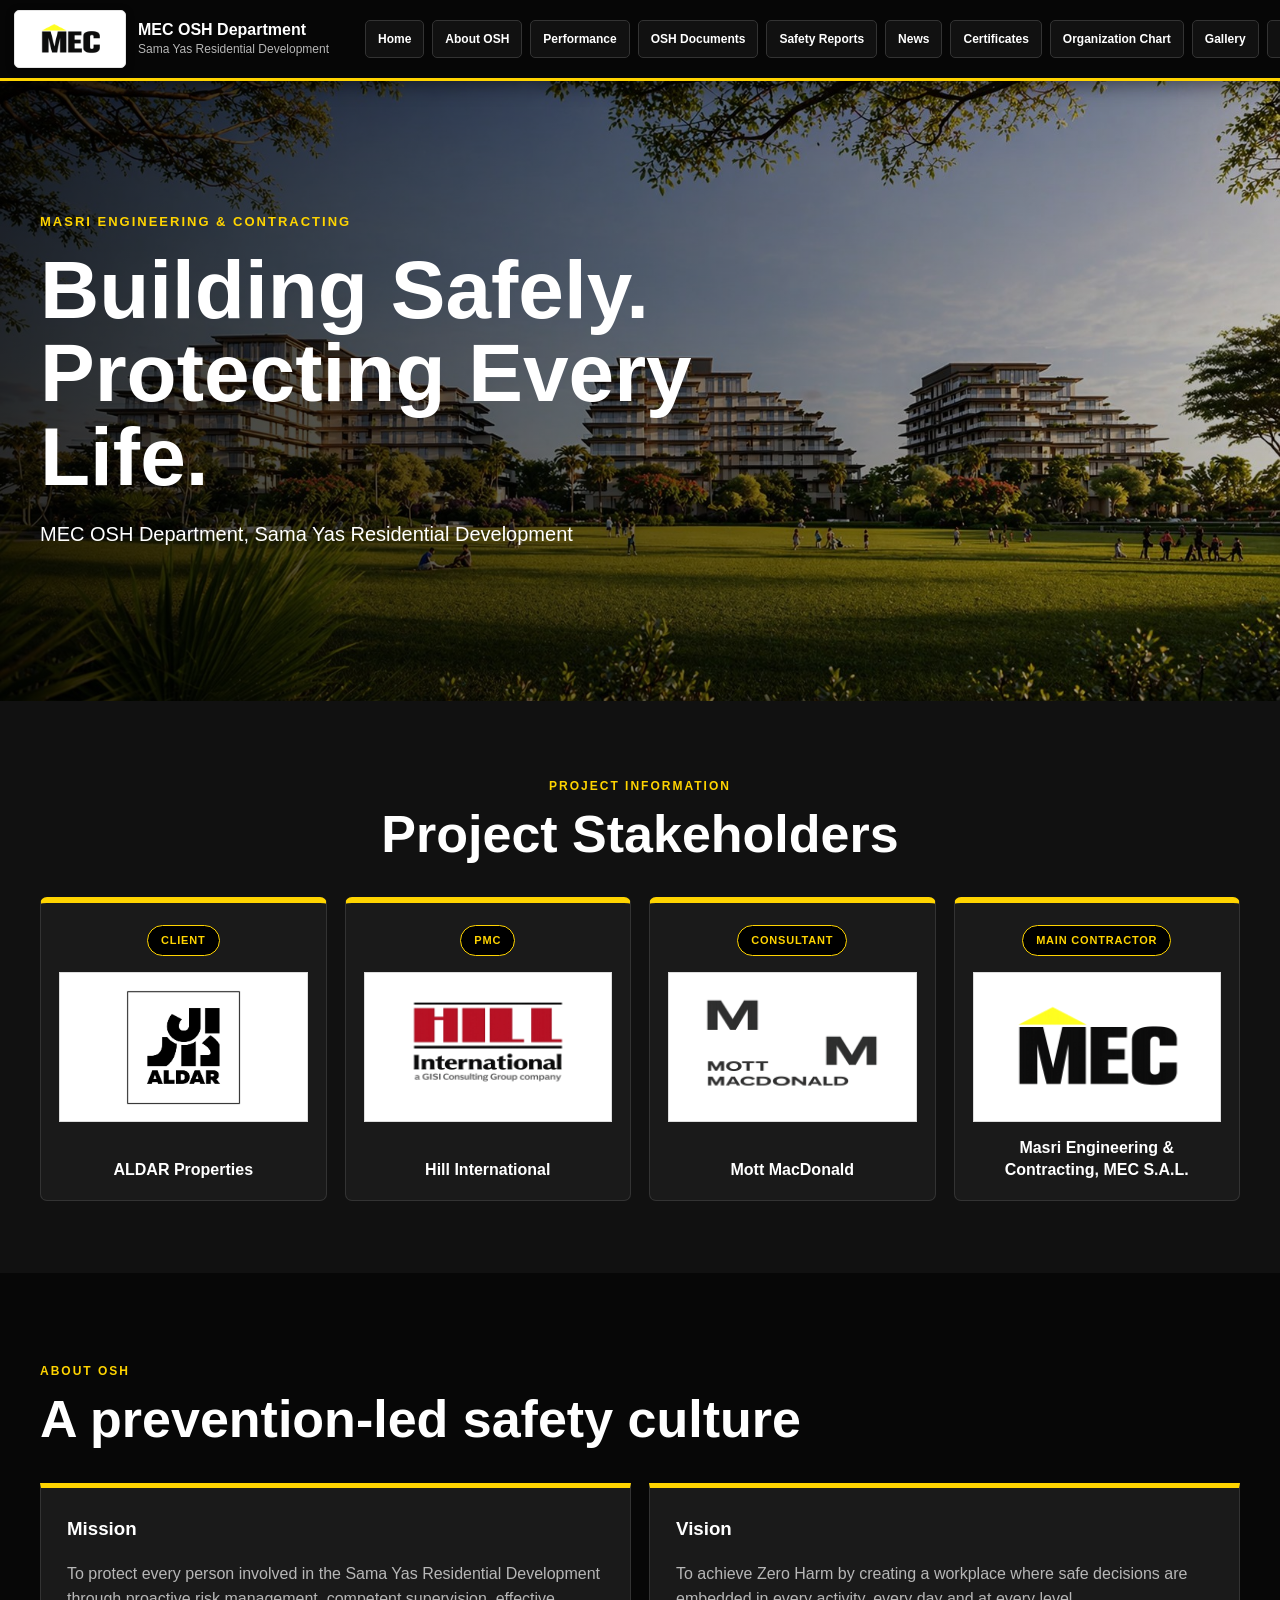
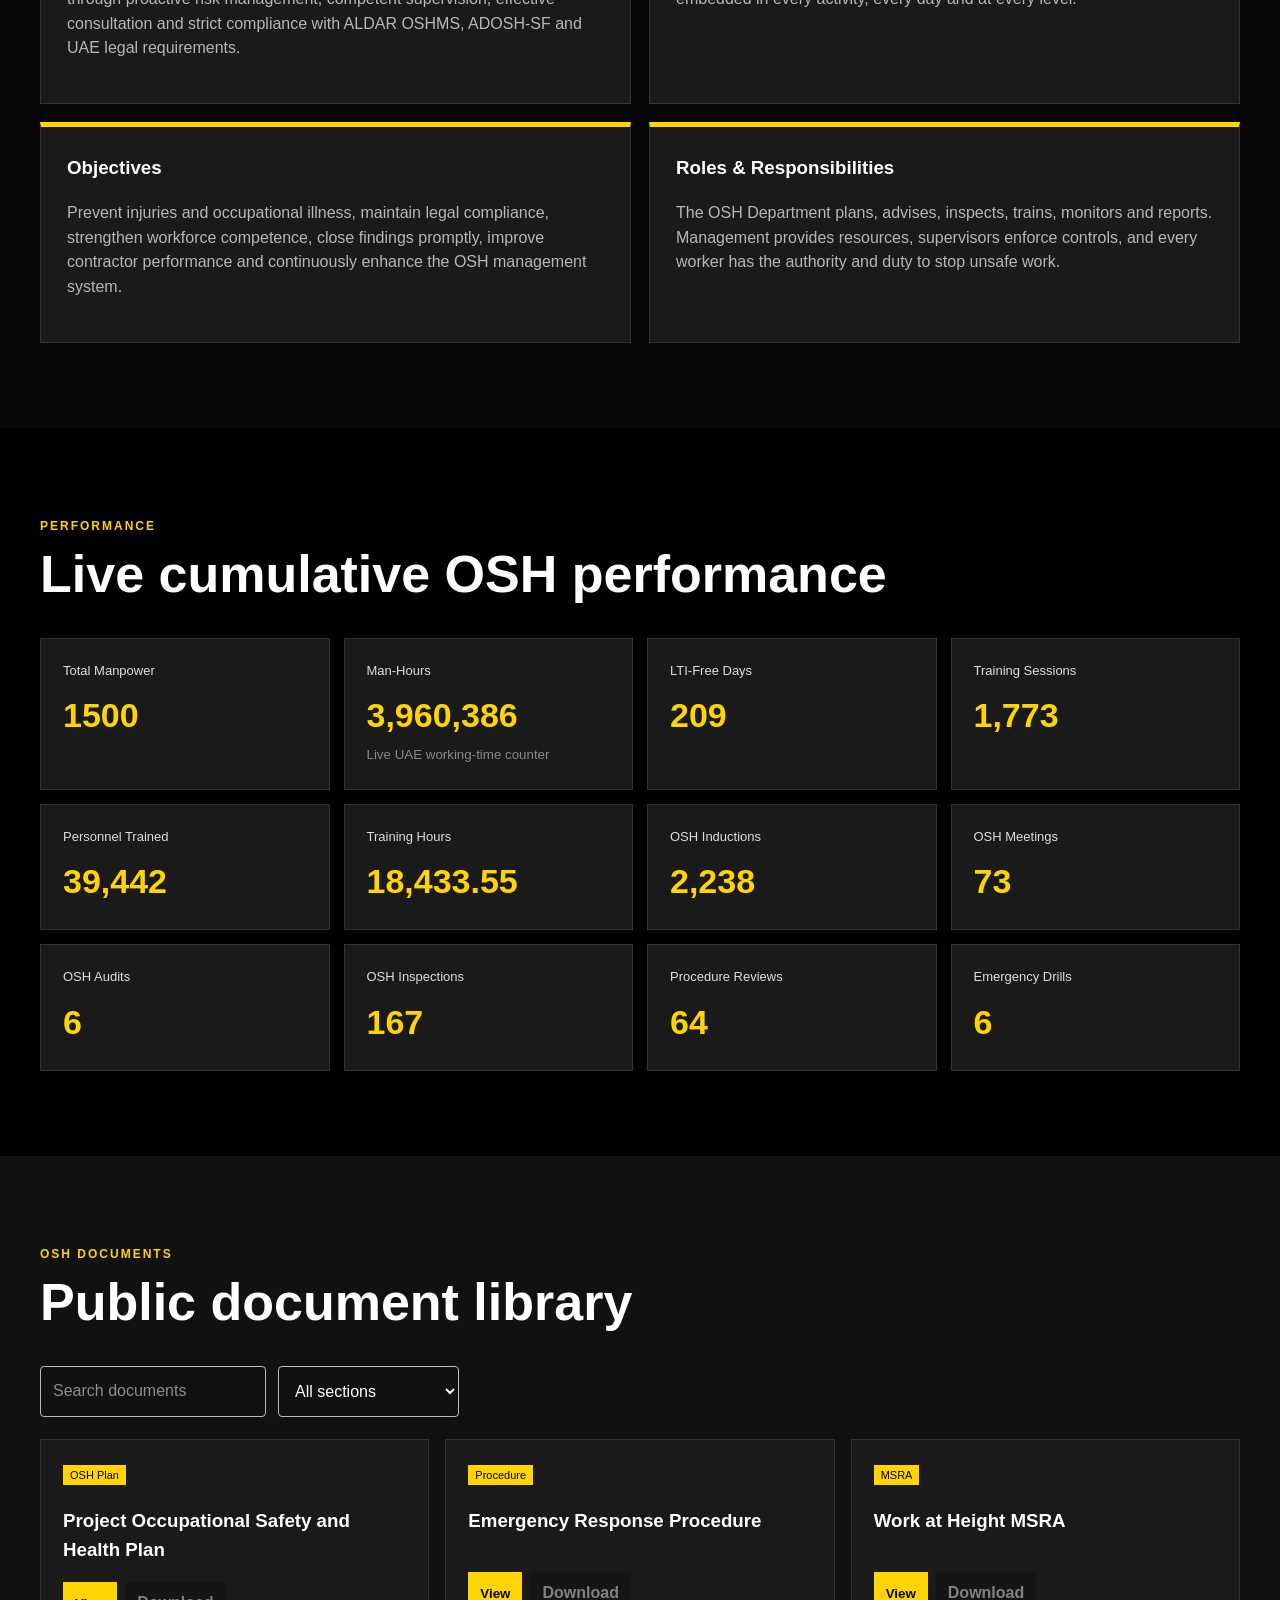
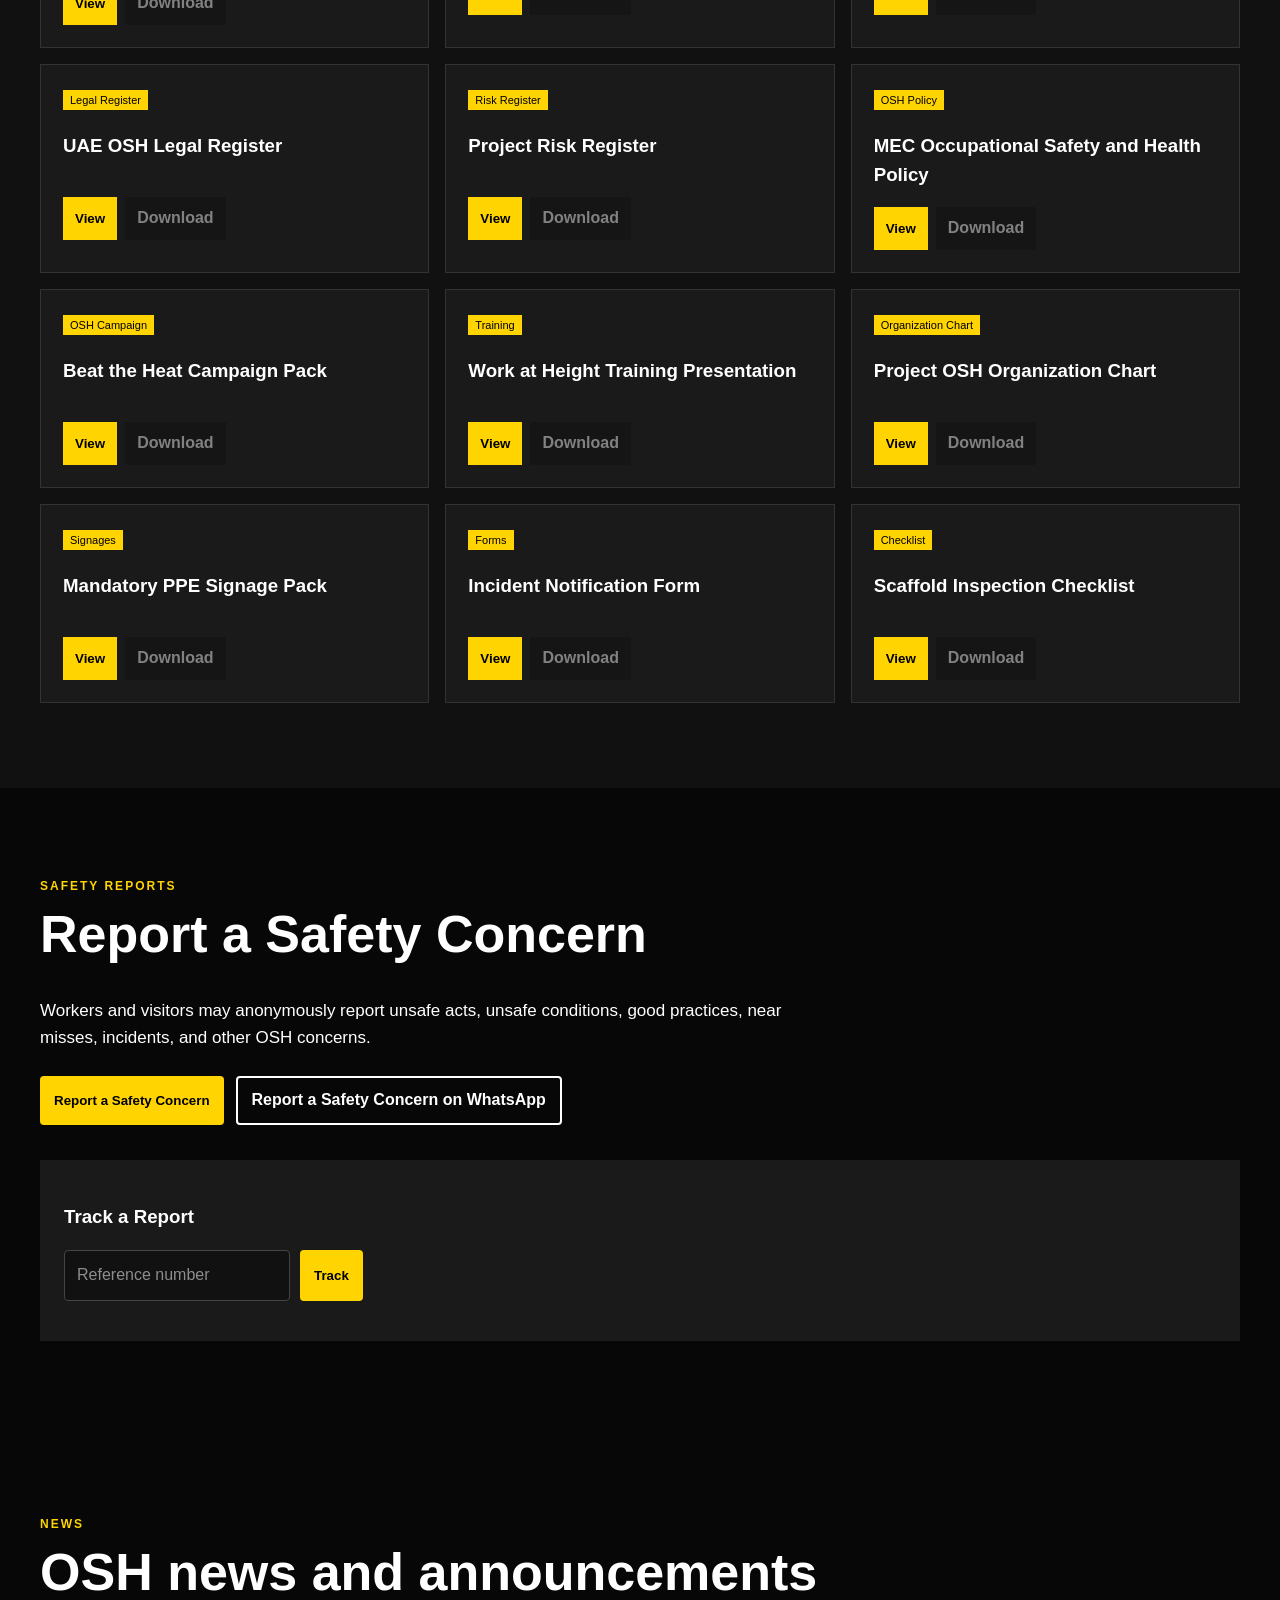
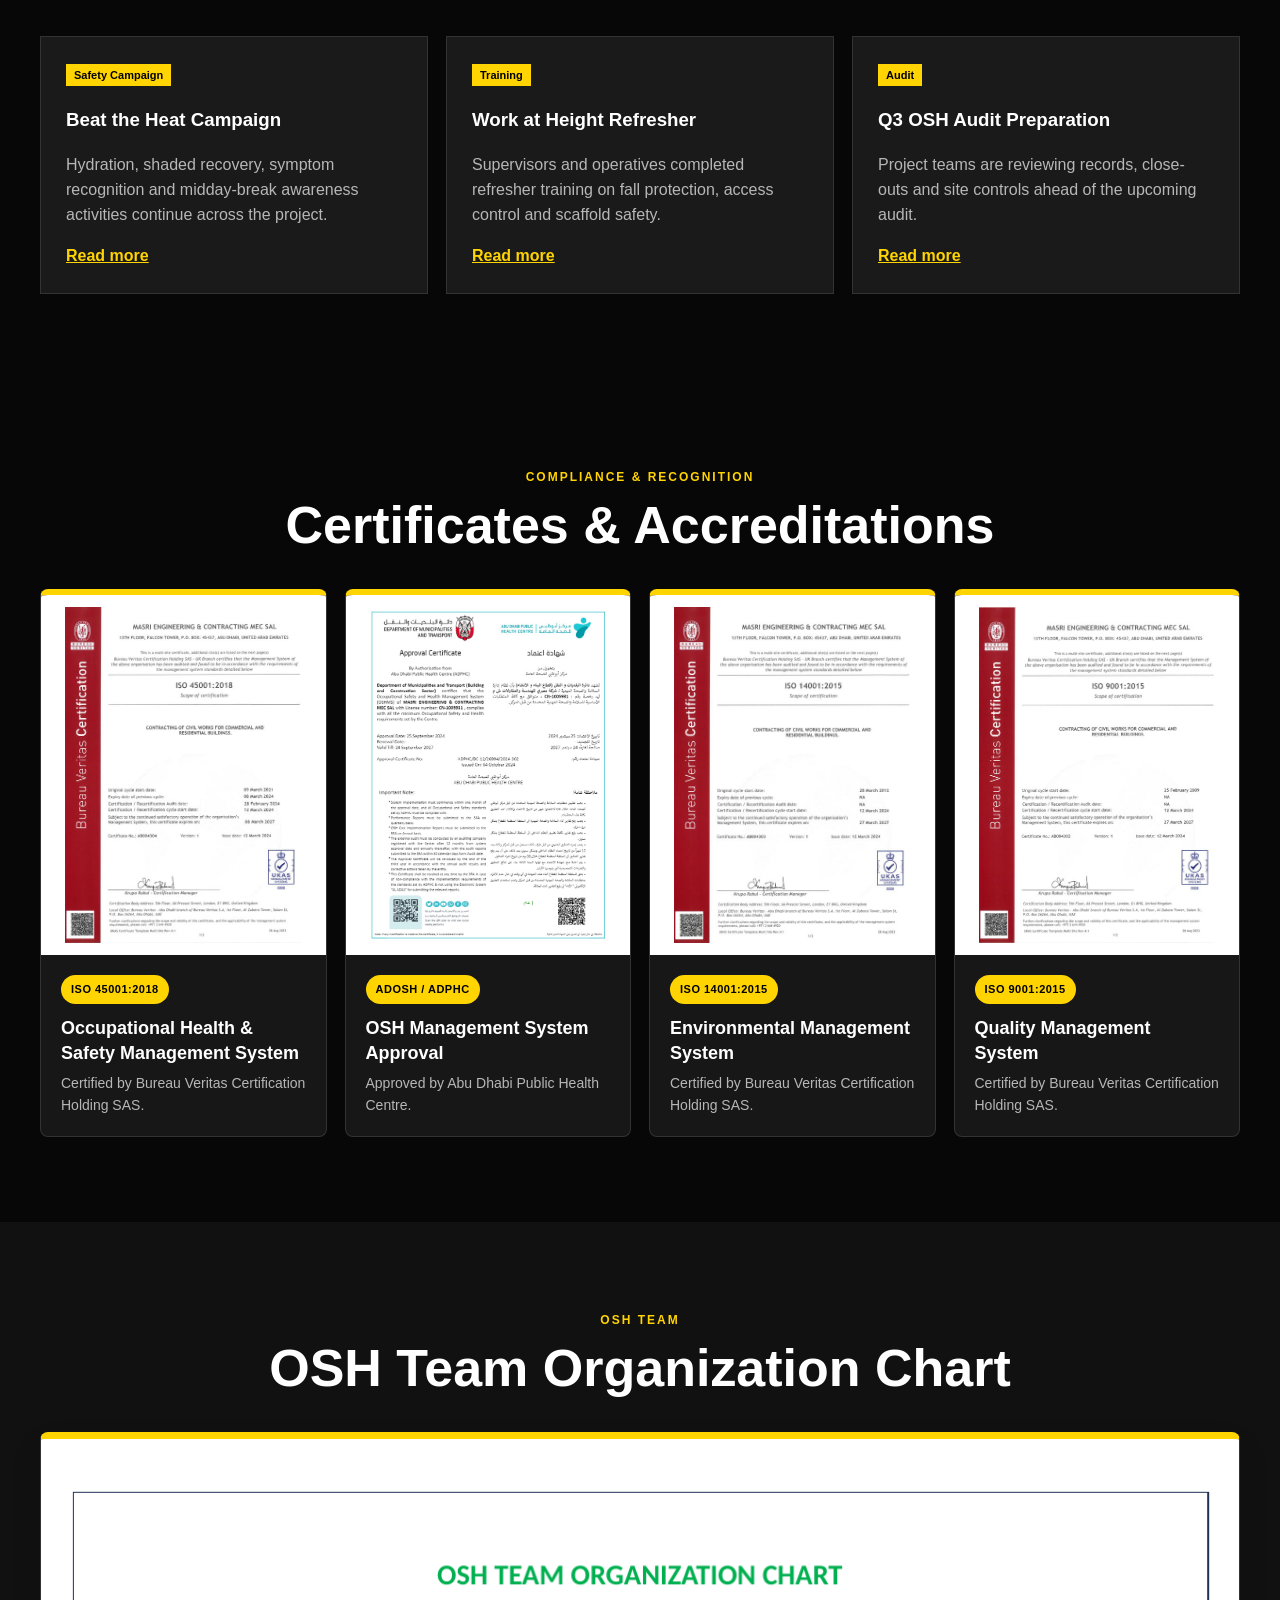
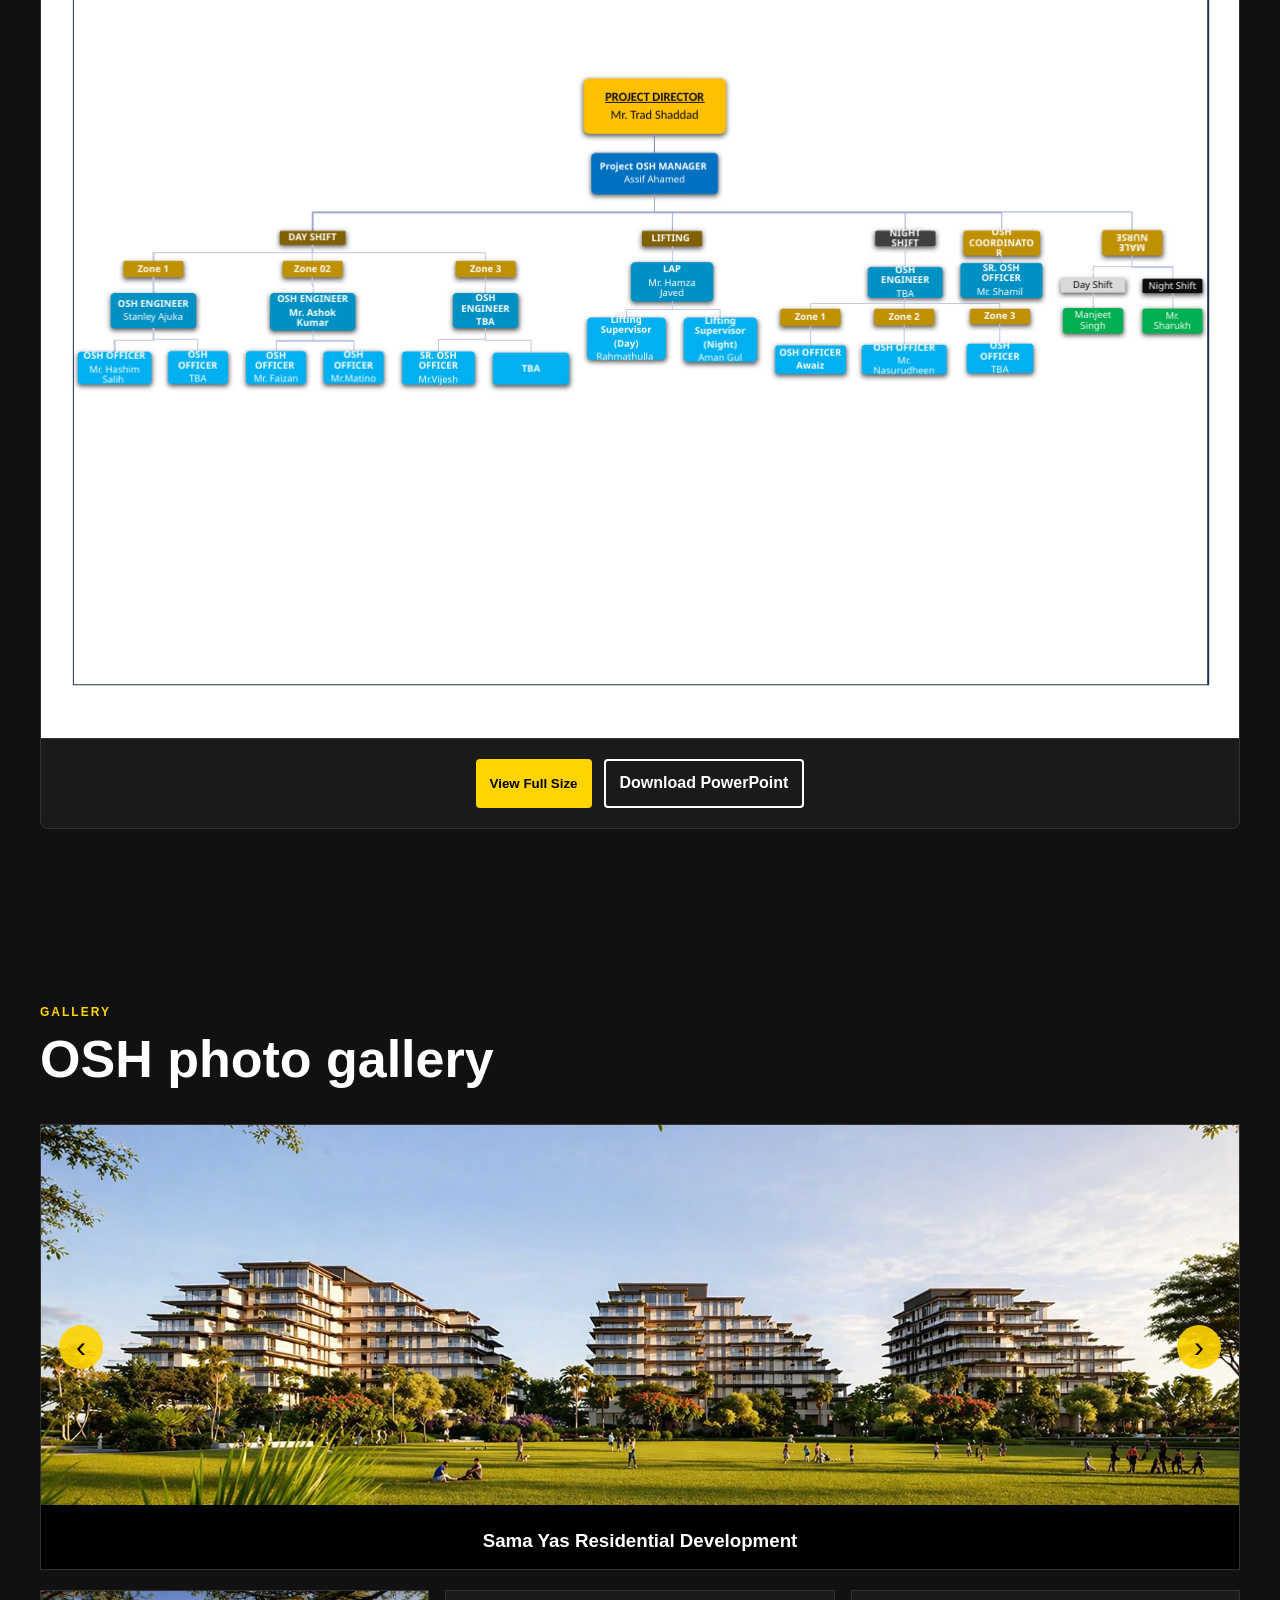
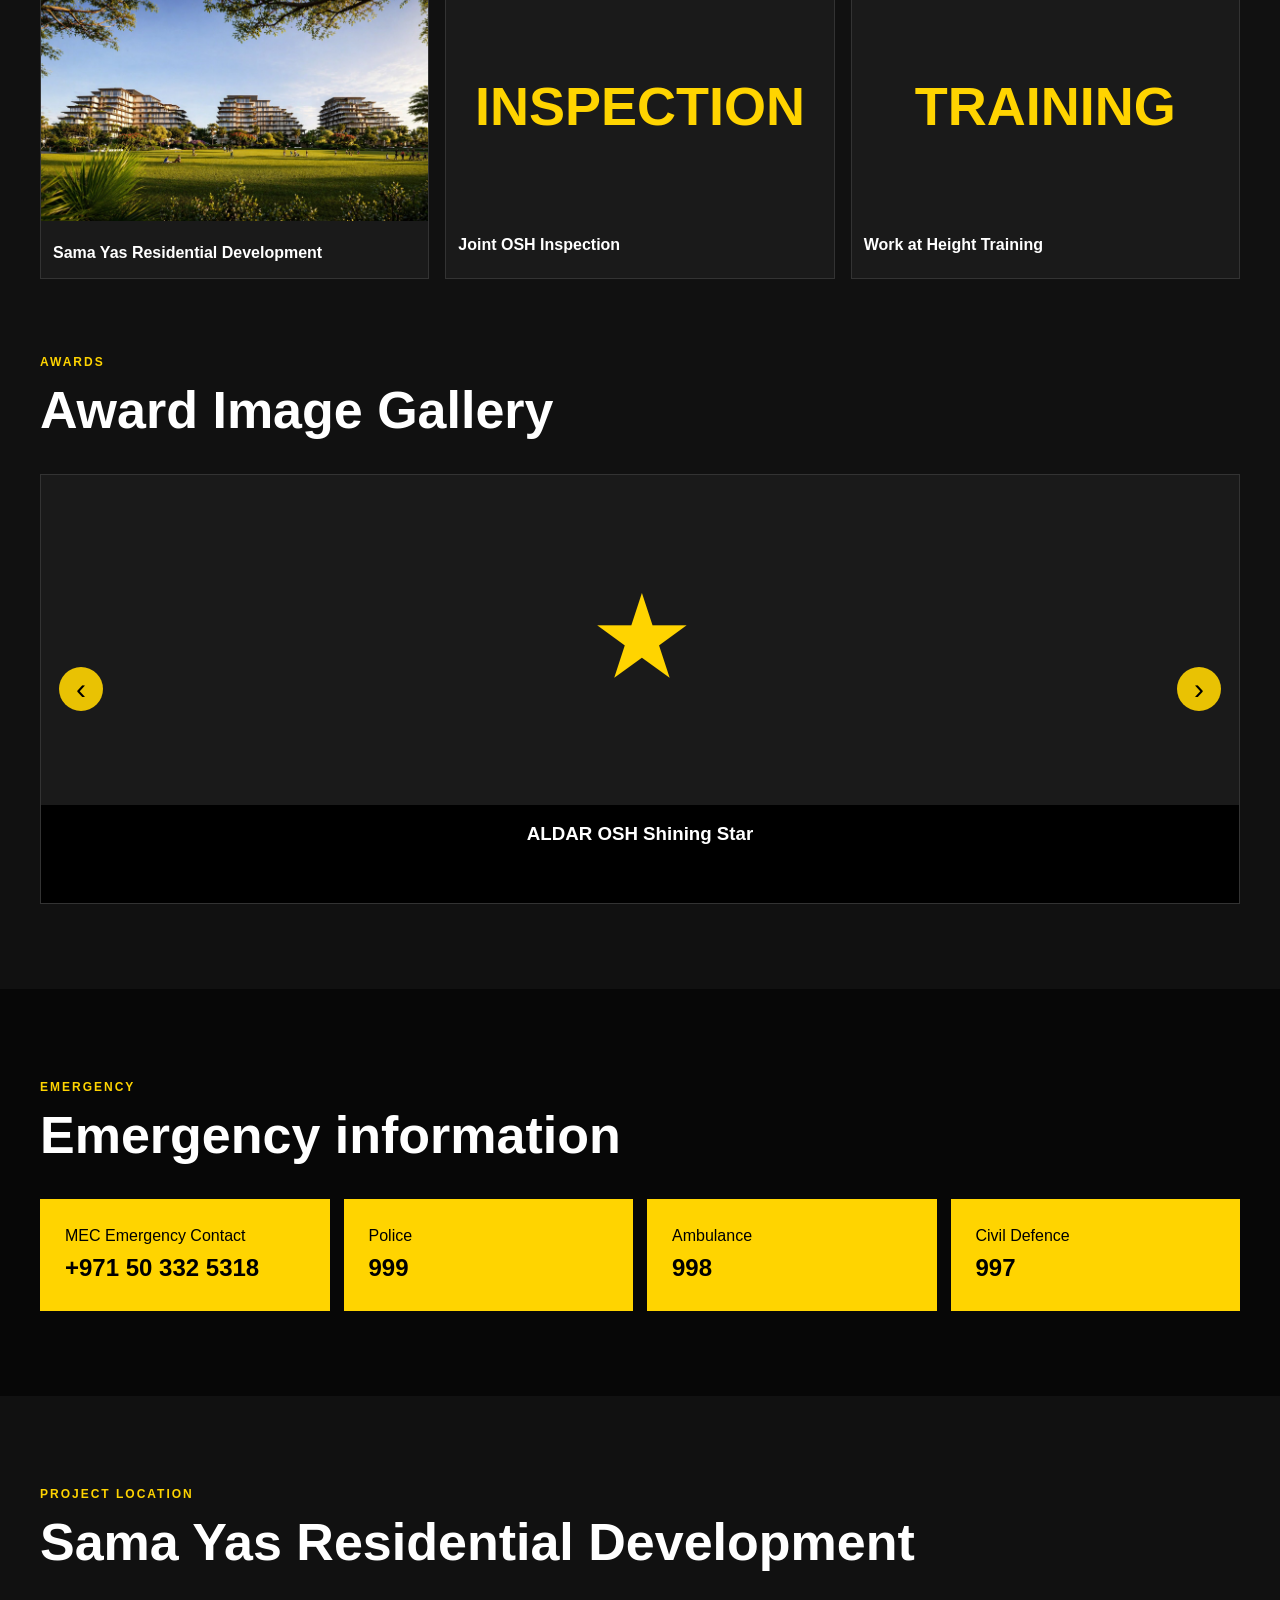
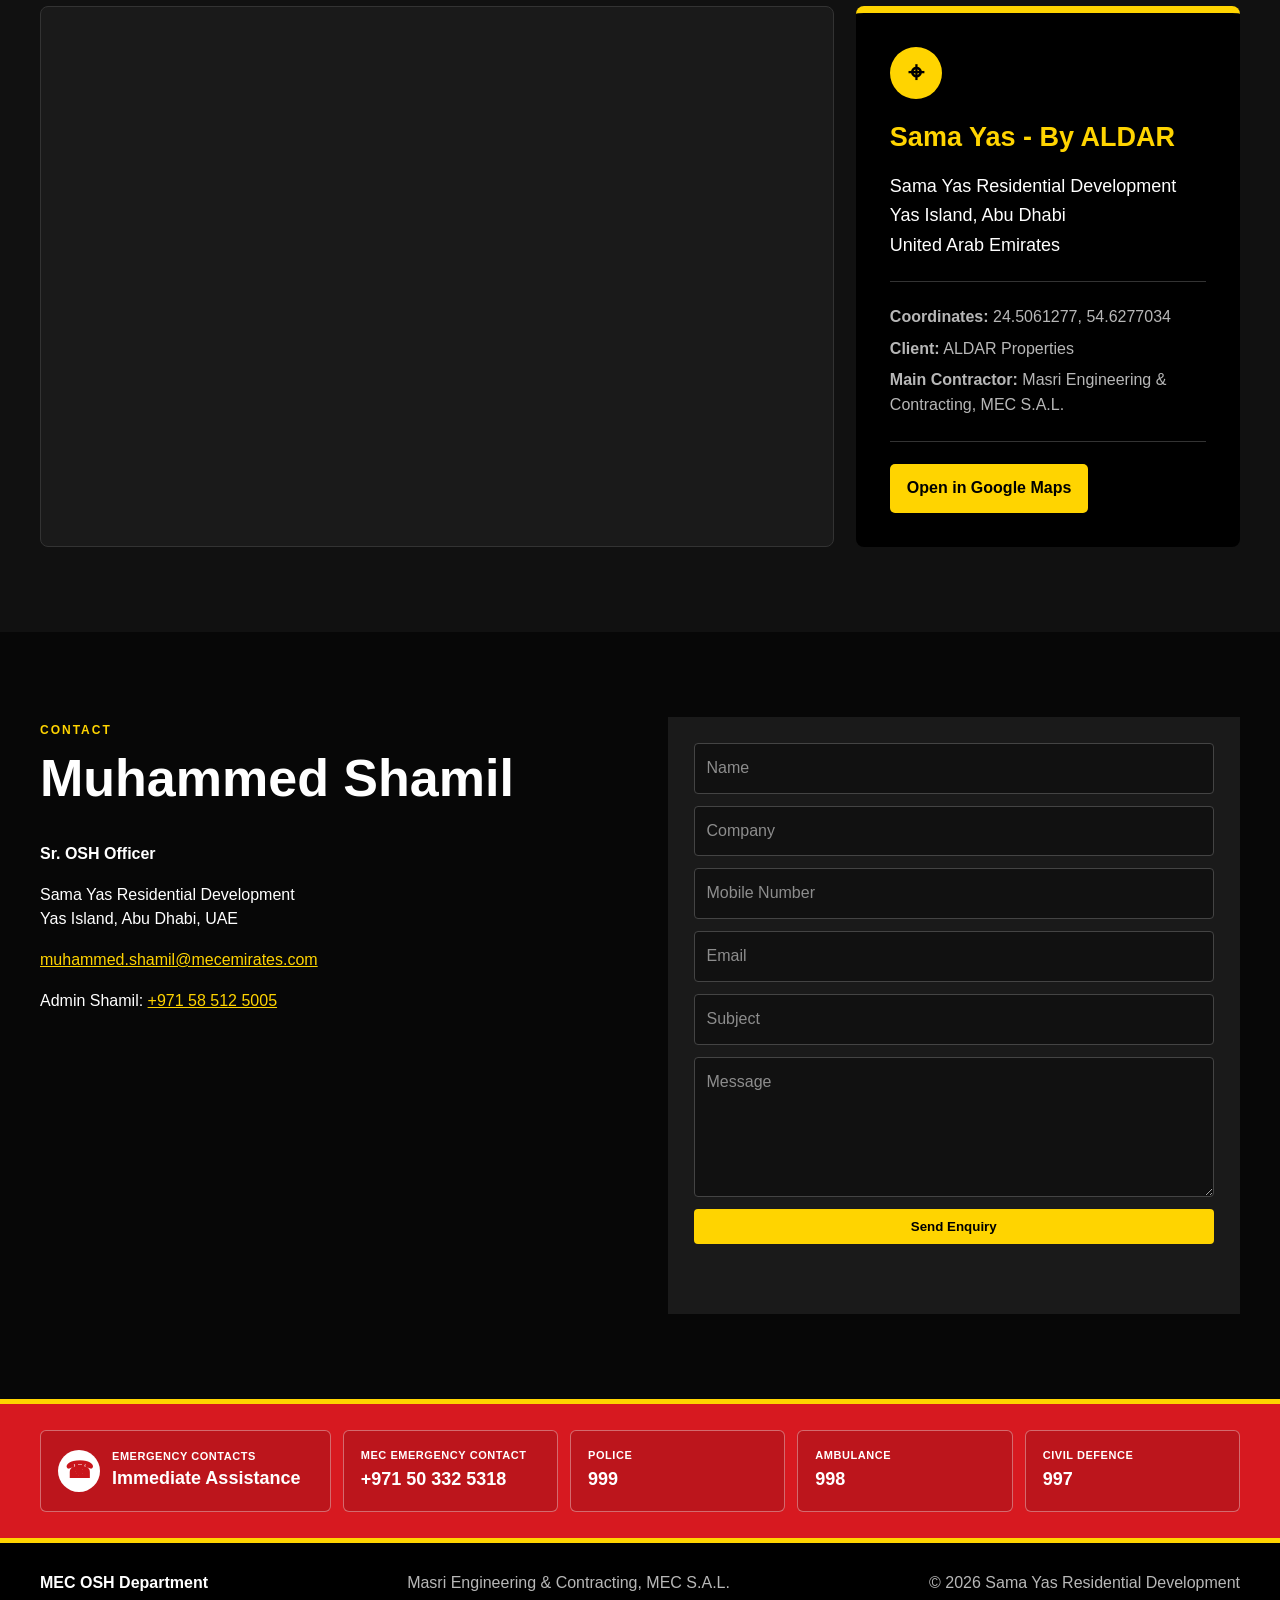
==== commit 848f74a7: "Add files via upload" ====
--- a/index.html
+++ b/index.html
@@ -18,11 +18,12 @@
     <nav class="links">
       <a href="#home" data-i18n="home">Home</a>
       <a href="#about" data-i18n="about">About OSH</a>
+      <a href="#performance" data-i18n="performance">Performance</a>
+      <a href="#documents" data-i18n="documents">OSH Documents</a>
+      <a href="#reports" data-i18n="reports">Safety Reports</a>
+      <a href="#news" data-i18n="news">News</a>
+      <a href="#certificates">Certificates</a>
       <a href="#organization-chart">Organization Chart</a>
-      <a href="#performance" data-i18n="performance">Performance</a>
-      <a href="#reports" data-i18n="reports">Safety Reports</a>
-      <a href="#documents" data-i18n="documents">OSH Documents</a>
-      <a href="#news" data-i18n="news">News</a>
       <a href="#gallery" data-i18n="gallery">Gallery</a>
       <a href="#emergency" data-i18n="emergency">Emergency</a>
       <a href="#location">Location</a>
@@ -40,6 +41,7 @@
 </header>
 
 <main>
+
 <section id="home" class="hero">
   <div class="hero-slide active" style="background-image:linear-gradient(90deg,rgba(0,0,0,.82),rgba(0,0,0,.25)),url('assets/sama-yas-hero.jpg')">
     <div class="container hero-copy">
@@ -50,7 +52,6 @@
   </div>
 </section>
 
-
 <section id="stakeholders" class="section stakeholders-section">
   <div class="container">
     <div class="section-head stakeholders-heading">
@@ -61,33 +62,53 @@
     <div class="stakeholder-grid">
       <article class="stakeholder-card">
         <div class="stakeholder-role">Client</div>
-        <div class="stakeholder-logo-box">
+        <a
+          class="stakeholder-logo-box stakeholder-logo-link"
+          href="https://www.aldar.com/properties/en"
+          target="_blank"
+          rel="noopener noreferrer"
+          aria-label="Open ALDAR Properties website">
           <img src="assets/aldar-client.webp" alt="ALDAR Properties logo">
-        </div>
+        </a>
         <h3>ALDAR Properties</h3>
       </article>
 
       <article class="stakeholder-card">
         <div class="stakeholder-role">PMC</div>
-        <div class="stakeholder-logo-box dark-logo-box">
+        <a
+          class="stakeholder-logo-box dark-logo-box stakeholder-logo-link"
+          href="https://www.hillintl.com/"
+          target="_blank"
+          rel="noopener noreferrer"
+          aria-label="Open Hill International website">
           <img src="assets/hill-international.png" alt="Hill International logo">
-        </div>
+        </a>
         <h3>Hill International</h3>
       </article>
 
       <article class="stakeholder-card">
         <div class="stakeholder-role">Consultant</div>
-        <div class="stakeholder-logo-box dark-logo-box">
+        <a
+          class="stakeholder-logo-box dark-logo-box stakeholder-logo-link"
+          href="https://www.mottmac.com/"
+          target="_blank"
+          rel="noopener noreferrer"
+          aria-label="Open Mott MacDonald website">
           <img src="assets/mott-macdonald.png" alt="Mott MacDonald logo">
-        </div>
+        </a>
         <h3>Mott MacDonald</h3>
       </article>
 
       <article class="stakeholder-card">
         <div class="stakeholder-role">Main Contractor</div>
-        <div class="stakeholder-logo-box dark-logo-box">
+        <a
+          class="stakeholder-logo-box dark-logo-box stakeholder-logo-link"
+          href="https://www.mecemirates.com/"
+          target="_blank"
+          rel="noopener noreferrer"
+          aria-label="Open MEC Emirates website">
           <img src="assets/mec-main-contractor.png" alt="MEC logo">
-        </div>
+        </a>
         <h3>Masri Engineering &amp; Contracting, MEC S.A.L.</h3>
       </article>
     </div>
@@ -106,25 +127,156 @@
 </div>
 </section>
 
-
 <section id="performance" class="section dark">
 <div class="container">
   <div class="section-head light"><span data-i18n="performance">Performance</span><h2 data-i18n="livePerformance">Live cumulative OSH performance</h2></div>
   <div class="stats">
     <div class="stat"><label data-i18n="manpower">Total Manpower</label><strong id="manpower">1500</strong></div>
-    <div class="stat"><label data-i18n="manhours">Safe Man-Hours</label><strong id="manhours">2,568,386</strong><small data-i18n="liveCounter">Live UAE working-time counter</small></div>
+    <div class="stat"><label data-i18n="manhours">Man-Hours</label><strong id="manhours">2,568,386</strong><small data-i18n="liveCounter">Live UAE working-time counter</small></div>
     <div class="stat"><label data-i18n="ltiDays">LTI-Free Days</label><strong id="ltiDays">0</strong></div>
-    <div class="stat"><label data-i18n="trainingSessions">Training Sessions</label><strong>1,773</strong></div>
-    <div class="stat"><label data-i18n="personnelTrained">Personnel Trained</label><strong>39,442</strong></div>
-    <div class="stat"><label data-i18n="trainingHours">Training Hours</label><strong>18,433.55</strong></div>
-    <div class="stat"><label data-i18n="inductions">OSH Inductions</label><strong>2,238</strong></div>
-    <div class="stat"><label data-i18n="meetings">OSH Meetings</label><strong>73</strong></div>
-    <div class="stat"><label data-i18n="audits">OSH Audits</label><strong>6</strong></div>
-    <div class="stat"><label data-i18n="inspections">OSH Inspections</label><strong>167</strong></div>
-    <div class="stat"><label data-i18n="reviews">Procedure Reviews</label><strong>64</strong></div>
-    <div class="stat"><label data-i18n="drills">Emergency Drills</label><strong>6</strong></div>
-  </div>
-</div>
+    <div class="stat"><label data-i18n="trainingSessions">Training Sessions</label><strong id="trainingSessions">1,773</strong></div>
+    <div class="stat"><label data-i18n="personnelTrained">Personnel Trained</label><strong id="personnelTrained">39,442</strong></div>
+    <div class="stat"><label data-i18n="trainingHours">Training Hours</label><strong id="trainingHours">18,433.55</strong></div>
+    <div class="stat"><label data-i18n="inductions">OSH Inductions</label><strong id="oshInductions">2,238</strong></div>
+    <div class="stat"><label data-i18n="meetings">OSH Meetings</label><strong id="oshMeetings">73</strong></div>
+    <div class="stat"><label data-i18n="audits">OSH Audits</label><strong id="oshAudits">6</strong></div>
+    <div class="stat"><label data-i18n="inspections">OSH Inspections</label><strong id="oshInspections">167</strong></div>
+    <div class="stat"><label data-i18n="reviews">Procedure Reviews</label><strong id="procedureReviews">64</strong></div>
+    <div class="stat"><label data-i18n="drills">Emergency Drills</label><strong id="emergencyDrills">6</strong></div>
+  </div>
+</div>
+</section>
+
+<section id="documents" class="section pale">
+<div class="container">
+  <div class="section-head"><span data-i18n="documents">OSH Documents</span><h2 data-i18n="library">Public document library</h2></div>
+  <div class="doc-tools"><input id="docSearch" type="search" placeholder="Search documents"><select id="docFilter"><option value="all">All sections</option></select></div>
+  <div id="documentGrid" class="document-grid"></div>
+</div>
+</section>
+
+<section id="reports" class="section">
+<div class="container">
+  <div class="section-head">
+    <span data-i18n="reports">Safety Reports</span>
+    <h2 data-i18n="reportConcern">Report a Safety Concern</h2>
+  </div>
+
+  <div class="report-intro">
+    <p>Workers and visitors may anonymously report unsafe acts, unsafe conditions, good practices, near misses, incidents, and other OSH concerns.</p>
+  </div>
+
+  <div class="report-actions">
+    <button class="primary" id="openReport" data-i18n="reportConcern">Report a Safety Concern</button>
+    <a class="secondary" href="https://wa.me/971585125005" target="_blank" rel="noopener" data-i18n="whatsappConcern">Report a Safety Concern on WhatsApp</a>
+  </div>
+
+  <div class="tracker">
+    <h3 data-i18n="trackReport">Track a Report</h3>
+    <div class="inline-form">
+      <input id="trackRef" placeholder="Reference number">
+      <button id="trackBtn" class="primary">Track</button>
+    </div>
+    <p id="trackResult" aria-live="polite"></p>
+  </div>
+</div>
+</section>
+
+<section id="news" class="section">
+<div class="container">
+  <div class="section-head"><span data-i18n="news">News</span><h2 data-i18n="newsTitle">OSH news and announcements</h2></div>
+  <div class="news-grid" id="newsGrid">
+    <article><span>Safety Campaign</span><h3>Beat the Heat Campaign</h3><p>Hydration, shaded recovery, symptom recognition and midday-break awareness activities continue across the project.</p><a href="#">Read more</a></article>
+    <article><span>Training</span><h3>Work at Height Refresher</h3><p>Supervisors and operatives completed refresher training on fall protection, access control and scaffold safety.</p><a href="#">Read more</a></article>
+    <article><span>Audit</span><h3>Q3 OSH Audit Preparation</h3><p>Project teams are reviewing records, close-outs and site controls ahead of the upcoming audit.</p><a href="#">Read more</a></article>
+  </div>
+</div>
+</section>
+
+<section id="certificates" class="section certificates-section">
+  <div class="container">
+    <div class="section-head certificates-heading">
+      <span>Compliance &amp; Recognition</span>
+      <h2>Certificates &amp; Accreditations</h2>
+    </div>
+
+    <div class="certificate-grid">
+      <article class="certificate-card">
+        <button
+          type="button"
+          class="certificate-image-button"
+          data-certificate-image="assets/iso-45001-certificate.png"
+          data-certificate-title="ISO 45001:2018 Certification">
+          <img
+            src="assets/iso-45001-certificate.png"
+            alt="MEC ISO 45001:2018 occupational health and safety management system certificate"
+            loading="lazy">
+        </button>
+        <div class="certificate-copy">
+          <span class="certificate-badge">ISO 45001:2018</span>
+          <h3>Occupational Health &amp; Safety Management System</h3>
+          <p>Certified by Bureau Veritas Certification Holding SAS.</p>
+        </div>
+      </article>
+
+      <article class="certificate-card">
+        <button
+          type="button"
+          class="certificate-image-button"
+          data-certificate-image="assets/adosh-approval-certificate.png"
+          data-certificate-title="ADOSH / ADPHC Approval Certificate">
+          <img
+            src="assets/adosh-approval-certificate.png"
+            alt="MEC ADOSH and Abu Dhabi Public Health Centre approval certificate"
+            loading="lazy">
+        </button>
+        <div class="certificate-copy">
+          <span class="certificate-badge">ADOSH / ADPHC</span>
+          <h3>OSH Management System Approval</h3>
+          <p>Approved by Abu Dhabi Public Health Centre.</p>
+        </div>
+      </article>
+
+      <article class="certificate-card">
+        <button
+          type="button"
+          class="certificate-image-button"
+          data-certificate-image="assets/iso-14001-certificate-page-1.png"
+          data-certificate-title="ISO 14001:2015 Certification - Page 1">
+          <img
+            src="assets/iso-14001-certificate-page-1.png"
+            alt="MEC ISO 14001:2015 environmental management system certificate page one"
+            loading="lazy">
+        </button>
+        <div class="certificate-copy">
+          <span class="certificate-badge">ISO 14001:2015</span>
+          <h3>Environmental Management System</h3>
+          <p>Certified by Bureau Veritas Certification Holding SAS.</p>
+        </div>
+      </article>
+
+      
+
+      <article class="certificate-card">
+        <button
+          type="button"
+          class="certificate-image-button"
+          data-certificate-image="assets/iso-9001-certificate.png"
+          data-certificate-title="ISO 9001:2015 Certification">
+          <img
+            src="assets/iso-9001-certificate.png"
+            alt="MEC ISO 9001:2015 quality management system certificate"
+            loading="lazy">
+        </button>
+        <div class="certificate-copy">
+          <span class="certificate-badge">ISO 9001:2015</span>
+          <h3>Quality Management System</h3>
+          <p>Certified by Bureau Veritas Certification Holding SAS.</p>
+        </div>
+      </article>
+
+    </div>
+  </div>
 </section>
 
 <section id="organization-chart" class="section organization-chart-section">
@@ -161,52 +313,6 @@
   </div>
 </section>
 
-<section id="reports" class="section">
-<div class="container">
-  <div class="section-head">
-    <span data-i18n="reports">Safety Reports</span>
-    <h2 data-i18n="reportConcern">Report a Safety Concern</h2>
-  </div>
-
-  <div class="report-intro">
-    <p>Workers and visitors may anonymously report unsafe acts, unsafe conditions, good practices, near misses, incidents, and other OSH concerns.</p>
-  </div>
-
-  <div class="report-actions">
-    <button class="primary" id="openReport" data-i18n="reportConcern">Report a Safety Concern</button>
-    <a class="secondary" href="https://wa.me/971585125005" target="_blank" rel="noopener" data-i18n="whatsappConcern">Report a Safety Concern on WhatsApp</a>
-  </div>
-
-  <div class="tracker">
-    <h3 data-i18n="trackReport">Track a Report</h3>
-    <div class="inline-form">
-      <input id="trackRef" placeholder="Reference number">
-      <button id="trackBtn" class="primary">Track</button>
-    </div>
-    <p id="trackResult" aria-live="polite"></p>
-  </div>
-</div>
-</section>
-
-<section id="documents" class="section pale">
-<div class="container">
-  <div class="section-head"><span data-i18n="documents">OSH Documents</span><h2 data-i18n="library">Public document library</h2></div>
-  <div class="doc-tools"><input id="docSearch" type="search" placeholder="Search documents"><select id="docFilter"><option value="all">All sections</option></select></div>
-  <div id="documentGrid" class="document-grid"></div>
-</div>
-</section>
-
-<section id="news" class="section">
-<div class="container">
-  <div class="section-head"><span data-i18n="news">News</span><h2 data-i18n="newsTitle">OSH news and announcements</h2></div>
-  <div class="news-grid">
-    <article><span>Safety Campaign</span><h3>Beat the Heat Campaign</h3><p>Hydration, shaded recovery, symptom recognition and midday-break awareness activities continue across the project.</p><a href="#">Read more</a></article>
-    <article><span>Training</span><h3>Work at Height Refresher</h3><p>Supervisors and operatives completed refresher training on fall protection, access control and scaffold safety.</p><a href="#">Read more</a></article>
-    <article><span>Audit</span><h3>Q3 OSH Audit Preparation</h3><p>Project teams are reviewing records, close-outs and site controls ahead of the upcoming audit.</p><a href="#">Read more</a></article>
-  </div>
-</div>
-</section>
-
 <section id="gallery" class="section pale">
 <div class="container">
   <div class="section-head"><span data-i18n="gallery">Gallery</span><h2 data-i18n="galleryTitle">OSH photo gallery</h2></div>
@@ -216,14 +322,14 @@
     <div class="slide"><div class="placeholder">CAMPAIGN</div><h3>Beat the Heat Campaign</h3></div>
     <button class="slide-prev">‹</button><button class="slide-next">›</button>
   </div>
-  <div class="gallery-grid">
+  <div class="gallery-grid" id="galleryGrid">
     <figure><img src="assets/sama-yas-hero.jpg" alt="Sama Yas project"><figcaption>Sama Yas Residential Development</figcaption></figure>
     <figure><div class="placeholder">INSPECTION</div><figcaption>Joint OSH Inspection</figcaption></figure>
     <figure><div class="placeholder">TRAINING</div><figcaption>Work at Height Training</figcaption></figure>
   </div>
 
   <div class="section-head awards-head"><span>Awards</span><h2>Award Image Gallery</h2></div>
-  <div class="award-slider">
+  <div class="award-slider" id="awardSlider">
     <div class="award active"><div class="award-placeholder">★</div><h3>ALDAR OSH Shining Star</h3></div>
     <div class="award"><div class="award-placeholder">🏆</div><h3>Best Safety Performance</h3></div>
     <div class="award"><div class="award-placeholder">✓</div><h3>HSE Initiative of the Year</h3></div>
@@ -243,7 +349,6 @@
   </div>
 </div>
 </section>
-
 
 <section id="location" class="section location-section">
   <div class="container">
@@ -331,7 +436,7 @@
   </div>
 </div>
 
-<div id="viewer" class="modal" aria-hidden="true"><div class="modal-card viewer-card"><button class="viewer-close">×</button><h2 id="viewerTitle"></h2><div class="viewer-placeholder">Document preview appears here.<br>Connect Supabase Storage and upload a PDF preview to enable live viewing.</div></div></div>
+<div id="viewer" class="modal" aria-hidden="true"><div class="modal-card viewer-card"><button class="viewer-close">×</button><h2 id="viewerTitle"></h2><iframe id="documentViewerFrame" class="document-viewer-frame" title="Document preview"></iframe></div></div>
 
 
 <section class="bottom-emergency" aria-label="Emergency contact information">
@@ -380,8 +485,23 @@
   </div>
 </div>
 
+
+<div id="certificateViewer" class="certificate-modal" aria-hidden="true">
+  <div class="certificate-modal-content">
+    <button
+      type="button"
+      class="certificate-modal-close"
+      id="closeCertificateViewer"
+      aria-label="Close certificate viewer">×</button>
+    <h2 id="certificateViewerTitle">Certificate</h2>
+    <img id="certificateViewerImage" src="" alt="">
+  </div>
+</div>
+
 <footer><div class="container footer-inner"><strong>MEC OSH Department</strong><span>Masri Engineering & Contracting, MEC S.A.L.</span><span>© 2026 Sama Yas Residential Development</span></div></footer>
 <script>window.CATEGORY_DATA=[{"name": "Housekeeping & General Workplace Amenities", "ua": 36, "uc": 188}, {"name": "Traffic Management & Logistics", "ua": 23, "uc": 51}, {"name": "Working at Height", "ua": 104, "uc": 89}, {"name": "Scaffolding/Ladder", "ua": 111, "uc": 195}, {"name": "Personal Protective Equipment", "ua": 87, "uc": 16}, {"name": "Electrical Safety", "ua": 29, "uc": 49}, {"name": "Hand Tools", "ua": 23, "uc": 25}, {"name": "Excavations", "ua": 4, "uc": 3}, {"name": "Lifting Equipment and Lifting Accessories", "ua": 31, "uc": 45}, {"name": "Portable Power Tools", "ua": 32, "uc": 49}, {"name": "Plant and Equipment", "ua": 20, "uc": 32}, {"name": "Confined Space", "ua": 1, "uc": 8}, {"name": "Hot Work Operations", "ua": 41, "uc": 41}, {"name": "Compressed Air and Gases", "ua": 0, "uc": 9}, {"name": "Manual Handling", "ua": 17, "uc": 9}, {"name": "Welfare Facilities", "ua": 28, "uc": 39}, {"name": "Hazardous Substances", "ua": 0, "uc": 20}, {"name": "Machine Guarding", "ua": 5, "uc": 8}, {"name": "Storage Arrangements", "ua": 22, "uc": 115}, {"name": "Barricading of Hazards", "ua": 62, "uc": 112}, {"name": "Access and Egress", "ua": 56, "uc": 78}, {"name": "Permit to Work", "ua": 20, "uc": 14}, {"name": "Safety Signage & Signals", "ua": 14, "uc": 14}, {"name": "Falsework/Formwork", "ua": 96, "uc": 112}, {"name": "Waste Management", "ua": 15, "uc": 66}, {"name": "First Aid Case", "ua": 4, "uc": 2}, {"name": "Near Miss Incident", "ua": 0, "uc": 0}, {"name": "Property Damage", "ua": 0, "uc": 0}, {"name": "Lost Time Injury", "ua": 0, "uc": 1}];</script>
+<script src="https://cdn.jsdelivr.net/npm/@supabase/supabase-js@2"></script>
+<script src="supabase-config.js"></script>
 <script src="app.js"></script>
 </body>
 </html>
--- a/styles.css
+++ b/styles.css
@@ -651,3 +651,530 @@
     font-size:9px;
   }
 }
+
+
+/* =========================================================
+   MEC BLACK THEME
+   ========================================================= */
+:root{
+  --mec-black:#070707;
+  --mec-black-2:#111111;
+  --mec-black-3:#1a1a1a;
+  --mec-border:#333333;
+  --mec-text:#ffffff;
+  --mec-muted:#b7b7b7;
+  --mec-yellow:#ffd400;
+  --mec-red:#d71920;
+}
+
+html,
+body{
+  background:var(--mec-black);
+  color:var(--mec-text);
+}
+
+body{
+  color:var(--mec-text);
+}
+
+.header{
+  background:rgba(7,7,7,.97);
+  border-bottom:3px solid var(--mec-yellow);
+  box-shadow:0 4px 18px rgba(0,0,0,.45);
+}
+
+.brand{
+  color:var(--mec-text);
+}
+
+.brand span{
+  color:var(--mec-muted);
+}
+
+.links a{
+  background:var(--mec-black-2);
+  color:var(--mec-text);
+  border-color:var(--mec-border);
+  box-shadow:none;
+}
+
+.links a:hover{
+  background:var(--mec-yellow);
+  color:#000;
+  border-color:var(--mec-yellow);
+}
+
+.links .admin-link{
+  background:var(--mec-yellow) !important;
+  color:#000 !important;
+  border-color:var(--mec-yellow) !important;
+}
+
+.links .admin-link:hover{
+  background:var(--mec-red) !important;
+  color:#fff !important;
+  border-color:var(--mec-red) !important;
+}
+
+.lang-btn{
+  background:var(--mec-yellow) !important;
+  color:#000 !important;
+  border:1px solid var(--mec-yellow);
+}
+
+.section{
+  background:var(--mec-black);
+  color:var(--mec-text);
+}
+
+.pale,
+.location-section,
+.organization-chart-section,
+.stakeholders-section{
+  background:var(--mec-black-2) !important;
+  color:var(--mec-text);
+}
+
+.dark{
+  background:#000 !important;
+}
+
+.section-head h2,
+.section h2,
+.section h3,
+.section p,
+.contact-grid h2,
+.contact-grid p{
+  color:var(--mec-text);
+}
+
+.section-head span{
+  color:var(--mec-yellow);
+}
+
+.about-grid article,
+.stakeholder-card,
+.document-grid .doc-card,
+.news-grid article,
+.gallery-grid figure,
+.form-card,
+.tracker,
+.organization-chart-card,
+.location-details,
+.modal-card{
+  background:var(--mec-black-3);
+  color:var(--mec-text);
+  border-color:var(--mec-border);
+}
+
+.about-grid article,
+.stakeholder-card,
+.organization-chart-card{
+  border-top-color:var(--mec-yellow);
+}
+
+.about-grid p,
+.news-grid p,
+.report-intro,
+.location-meta p,
+.form-card p,
+.tracker p{
+  color:var(--mec-muted);
+}
+
+.stat{
+  background:var(--mec-black-3);
+  border-color:var(--mec-border);
+}
+
+.stat label{
+  color:#dedede;
+}
+
+.stat strong{
+  color:var(--mec-yellow);
+}
+
+.summary-cards div{
+  background:var(--mec-black-3);
+  color:var(--mec-text);
+}
+
+.summary-cards strong{
+  color:var(--mec-yellow);
+}
+
+.primary{
+  background:var(--mec-yellow) !important;
+  color:#000 !important;
+}
+
+.secondary{
+  background:transparent;
+  color:var(--mec-text);
+  border-color:var(--mec-text);
+}
+
+.secondary:hover{
+  background:var(--mec-text);
+  color:#000;
+}
+
+table{
+  background:var(--mec-black-2);
+  color:var(--mec-text);
+}
+
+th{
+  background:#000;
+  color:var(--mec-yellow);
+  border-color:var(--mec-border);
+}
+
+td{
+  color:var(--mec-text);
+  border-color:var(--mec-border);
+}
+
+tbody tr:nth-child(even){
+  background:var(--mec-black-3);
+}
+
+input,
+select,
+textarea{
+  background:var(--mec-black-2);
+  color:var(--mec-text);
+  border-color:#444;
+}
+
+input::placeholder,
+textarea::placeholder{
+  color:#8d8d8d;
+}
+
+input:focus,
+select:focus,
+textarea:focus{
+  outline:2px solid var(--mec-yellow);
+  border-color:var(--mec-yellow);
+}
+
+.doc-card{
+  background:var(--mec-black-3) !important;
+  color:var(--mec-text);
+}
+
+.doc-card h3{
+  color:var(--mec-text);
+}
+
+.doc-card .tag{
+  background:var(--mec-yellow);
+  color:#000;
+}
+
+.news-grid article{
+  border-color:var(--mec-border);
+}
+
+.news-grid article span{
+  background:var(--mec-yellow);
+  color:#000;
+}
+
+.news-grid a{
+  color:var(--mec-yellow);
+}
+
+.slideshow,
+.award-slider{
+  background:#000;
+  border:1px solid var(--mec-border);
+}
+
+.placeholder,
+.award-placeholder{
+  background:var(--mec-black-3);
+  color:var(--mec-yellow);
+}
+
+.gallery-grid figure{
+  border-color:var(--mec-border);
+}
+
+.gallery-grid figcaption{
+  color:var(--mec-text);
+}
+
+.stakeholder-logo-box{
+  background:#fff;
+  border-color:#ddd;
+}
+
+.stakeholder-role{
+  background:#000;
+  color:var(--mec-yellow);
+  border:1px solid var(--mec-yellow);
+}
+
+.location-details{
+  background:#000;
+  border-top-color:var(--mec-yellow);
+}
+
+.location-details h3{
+  color:var(--mec-yellow);
+}
+
+.map-frame{
+  border-color:var(--mec-border);
+  background:var(--mec-black-3);
+}
+
+.organization-chart-image-button{
+  background:#fff;
+}
+
+.organization-chart-actions{
+  background:var(--mec-black-3);
+  border-color:var(--mec-border);
+}
+
+.modal{
+  background:rgba(0,0,0,.92);
+}
+
+.modal-card{
+  background:var(--mec-black-2);
+  color:var(--mec-text);
+  border:1px solid var(--mec-border);
+}
+
+.modal-close,
+.viewer-close{
+  color:var(--mec-text);
+}
+
+.viewer-placeholder{
+  background:var(--mec-black-3);
+  color:var(--mec-muted);
+}
+
+.bottom-emergency{
+  background:var(--mec-red);
+  border-top-color:var(--mec-yellow);
+}
+
+footer{
+  background:#000;
+  color:var(--mec-text);
+  border-top-color:var(--mec-yellow);
+}
+
+footer span{
+  color:var(--mec-muted);
+}
+
+.contact-grid a,
+.location-section a:not(.map-link){
+  color:var(--mec-yellow);
+}
+
+.header-report-btn{
+  background:var(--mec-red);
+  color:#fff;
+  border-color:#9f0000;
+}
+
+.header-report-btn:hover{
+  background:#b80f16;
+}
+
+@media(max-width:980px){
+  .links{
+    background:#000;
+    border-bottom:3px solid var(--mec-yellow);
+  }
+}
+
+/* White background only behind the MEC logo */
+.header .brand img{
+  display:block;
+  width:112px;
+  height:58px;
+  padding:5px 8px;
+  background:#ffffff;
+  border:1px solid #e5e5e5;
+  border-radius:5px;
+  object-fit:contain;
+  box-shadow:0 2px 8px rgba(0,0,0,.28);
+}
+
+@media(max-width:1100px){
+  .header .brand img{
+    width:94px;
+    height:50px;
+    padding:4px 7px;
+  }
+}
+
+@media(max-width:760px){
+  .header .brand img{
+    width:86px;
+    height:46px;
+    padding:4px 6px;
+  }
+}
+
+/* Clickable stakeholder logos */
+.stakeholder-logo-link{
+  text-decoration:none;
+  cursor:pointer;
+  transition:transform .2s ease,box-shadow .2s ease,border-color .2s ease;
+}
+
+.stakeholder-logo-link:hover{
+  transform:translateY(-2px);
+  border-color:#ffd400;
+  box-shadow:0 8px 22px rgba(255,212,0,.18);
+}
+
+.stakeholder-logo-link:focus-visible{
+  outline:3px solid #ffd400;
+  outline-offset:3px;
+}
+
+/* Certificates and accreditations */
+.certificates-section{
+  background:#070707;
+  color:#fff;
+}
+.certificates-heading{
+  text-align:center;
+}
+.certificate-grid{
+  display:grid;
+  grid-template-columns:repeat(4,minmax(0,1fr));
+  gap:18px;
+}
+.certificate-card{
+  display:flex;
+  flex-direction:column;
+  overflow:hidden;
+  background:#171717;
+  border:1px solid #333;
+  border-top:6px solid #ffd400;
+  border-radius:8px;
+  transition:transform .2s ease,box-shadow .2s ease;
+}
+.certificate-card:hover{
+  transform:translateY(-4px);
+  box-shadow:0 15px 35px rgba(255,212,0,.12);
+}
+.certificate-image-button{
+  display:block;
+  width:100%;
+  height:360px;
+  padding:12px;
+  border:0;
+  background:#fff;
+  cursor:zoom-in;
+  overflow:hidden;
+}
+.certificate-image-button img{
+  display:block;
+  width:100%;
+  height:100%;
+  object-fit:contain;
+}
+.certificate-copy{
+  padding:20px;
+}
+.certificate-copy h3{
+  margin:12px 0 8px;
+  color:#fff;
+  font-size:18px;
+  line-height:1.35;
+}
+.certificate-copy p{
+  margin:0;
+  color:#b7b7b7;
+  font-size:14px;
+}
+.certificate-badge{
+  display:inline-block;
+  padding:6px 10px;
+  border-radius:999px;
+  background:#ffd400;
+  color:#000;
+  font-size:11px;
+  font-weight:900;
+  letter-spacing:.5px;
+}
+.certificate-modal{
+  position:fixed;
+  inset:0;
+  z-index:650;
+  display:none;
+  align-items:center;
+  justify-content:center;
+  padding:22px;
+  background:rgba(0,0,0,.94);
+}
+.certificate-modal.open{
+  display:flex;
+}
+.certificate-modal-content{
+  position:relative;
+  width:min(1100px,96vw);
+  max-height:94vh;
+  overflow:auto;
+  padding:22px;
+  background:#111;
+  color:#fff;
+  border:4px solid #ffd400;
+  border-radius:8px;
+  text-align:center;
+}
+.certificate-modal-content h2{
+  margin:0 55px 18px;
+  color:#fff;
+}
+.certificate-modal-content img{
+  display:block;
+  max-width:100%;
+  max-height:82vh;
+  margin:auto;
+  background:#fff;
+  object-fit:contain;
+}
+.certificate-modal-close{
+  position:absolute;
+  top:8px;
+  right:8px;
+  width:44px;
+  height:44px;
+  border:0;
+  border-radius:50%;
+  background:#d71920;
+  color:#fff;
+  font-size:30px;
+  line-height:1;
+  cursor:pointer;
+}
+@media(max-width:1100px){
+  .certificate-grid{
+    grid-template-columns:repeat(2,minmax(0,1fr));
+  }
+}
+@media(max-width:620px){
+  .certificate-grid{
+    grid-template-columns:1fr;
+  }
+  .certificate-image-button{
+    height:420px;
+  }
+}
+
+.document-viewer-frame{display:block;width:100%;min-height:70vh;border:0;background:#fff}.disabled-link{pointer-events:none;opacity:.45}.news-image{width:100%;height:180px;object-fit:cover;margin-bottom:16px}
